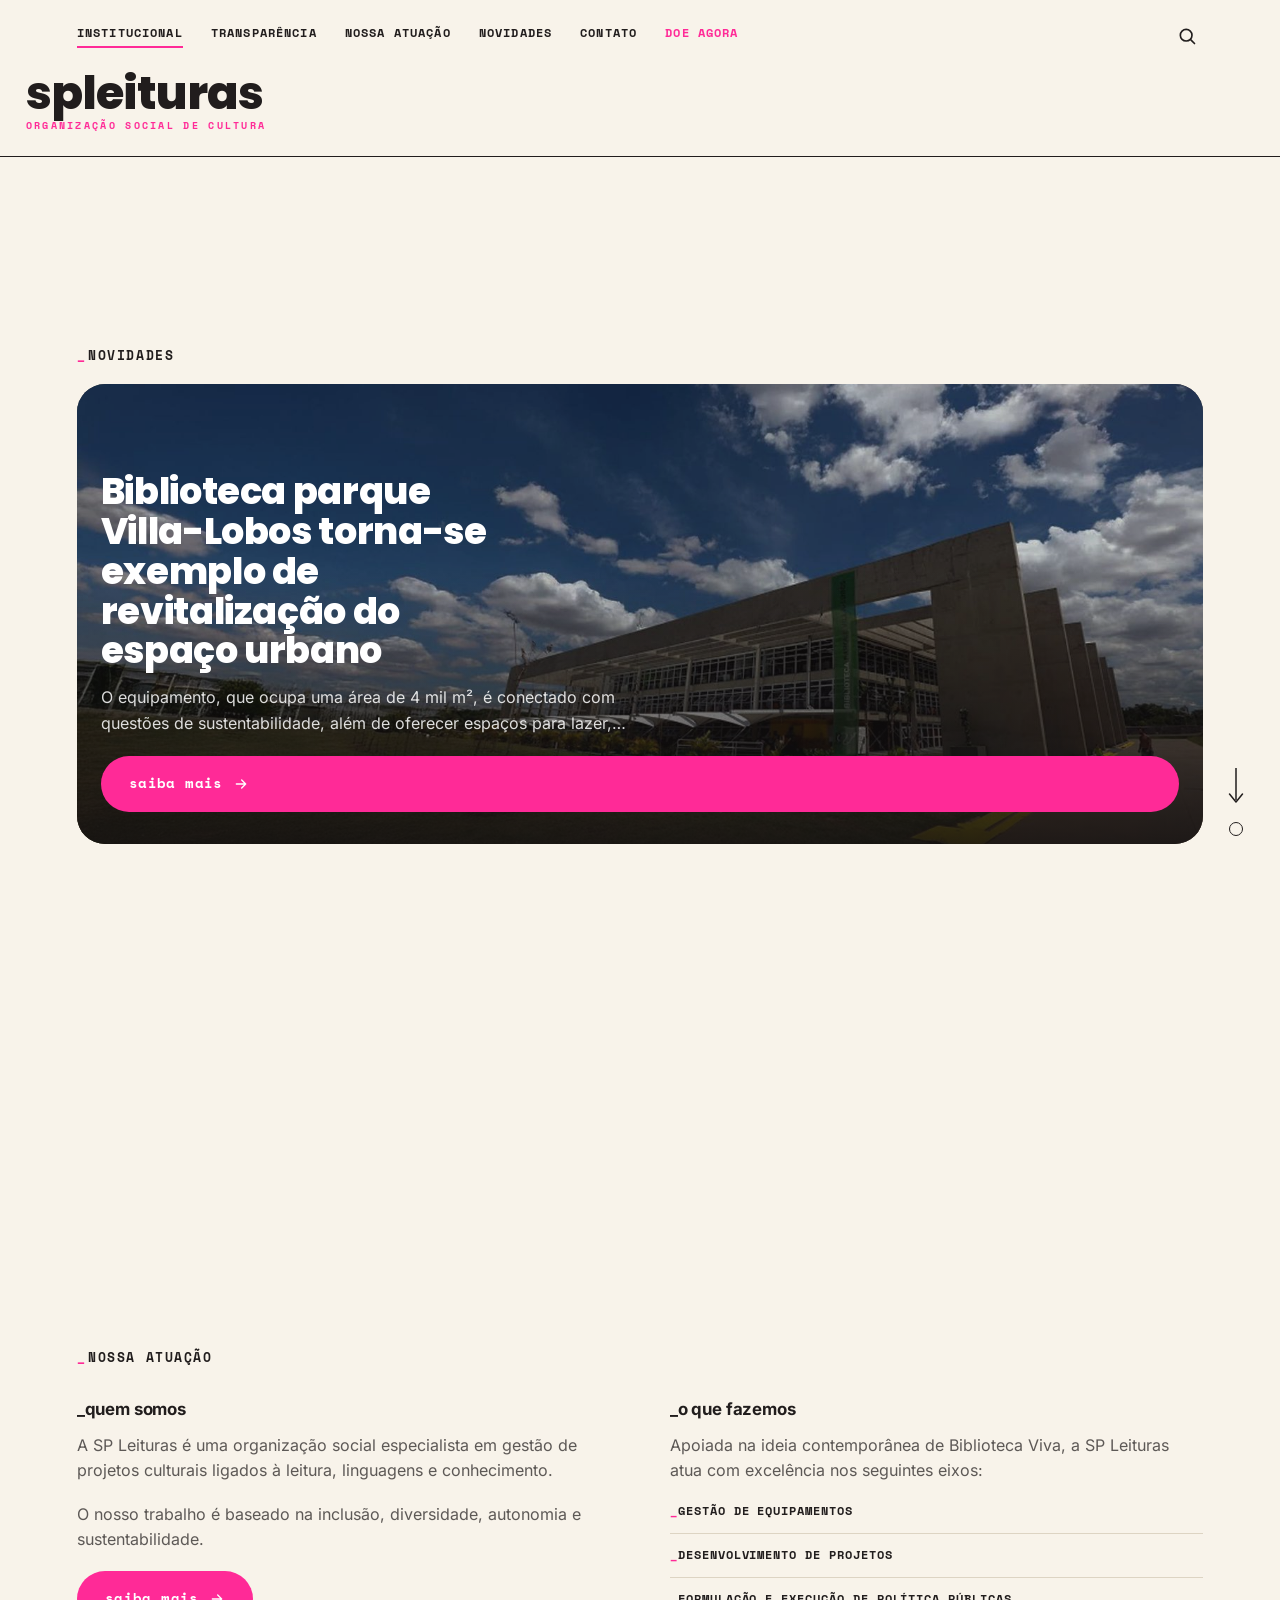
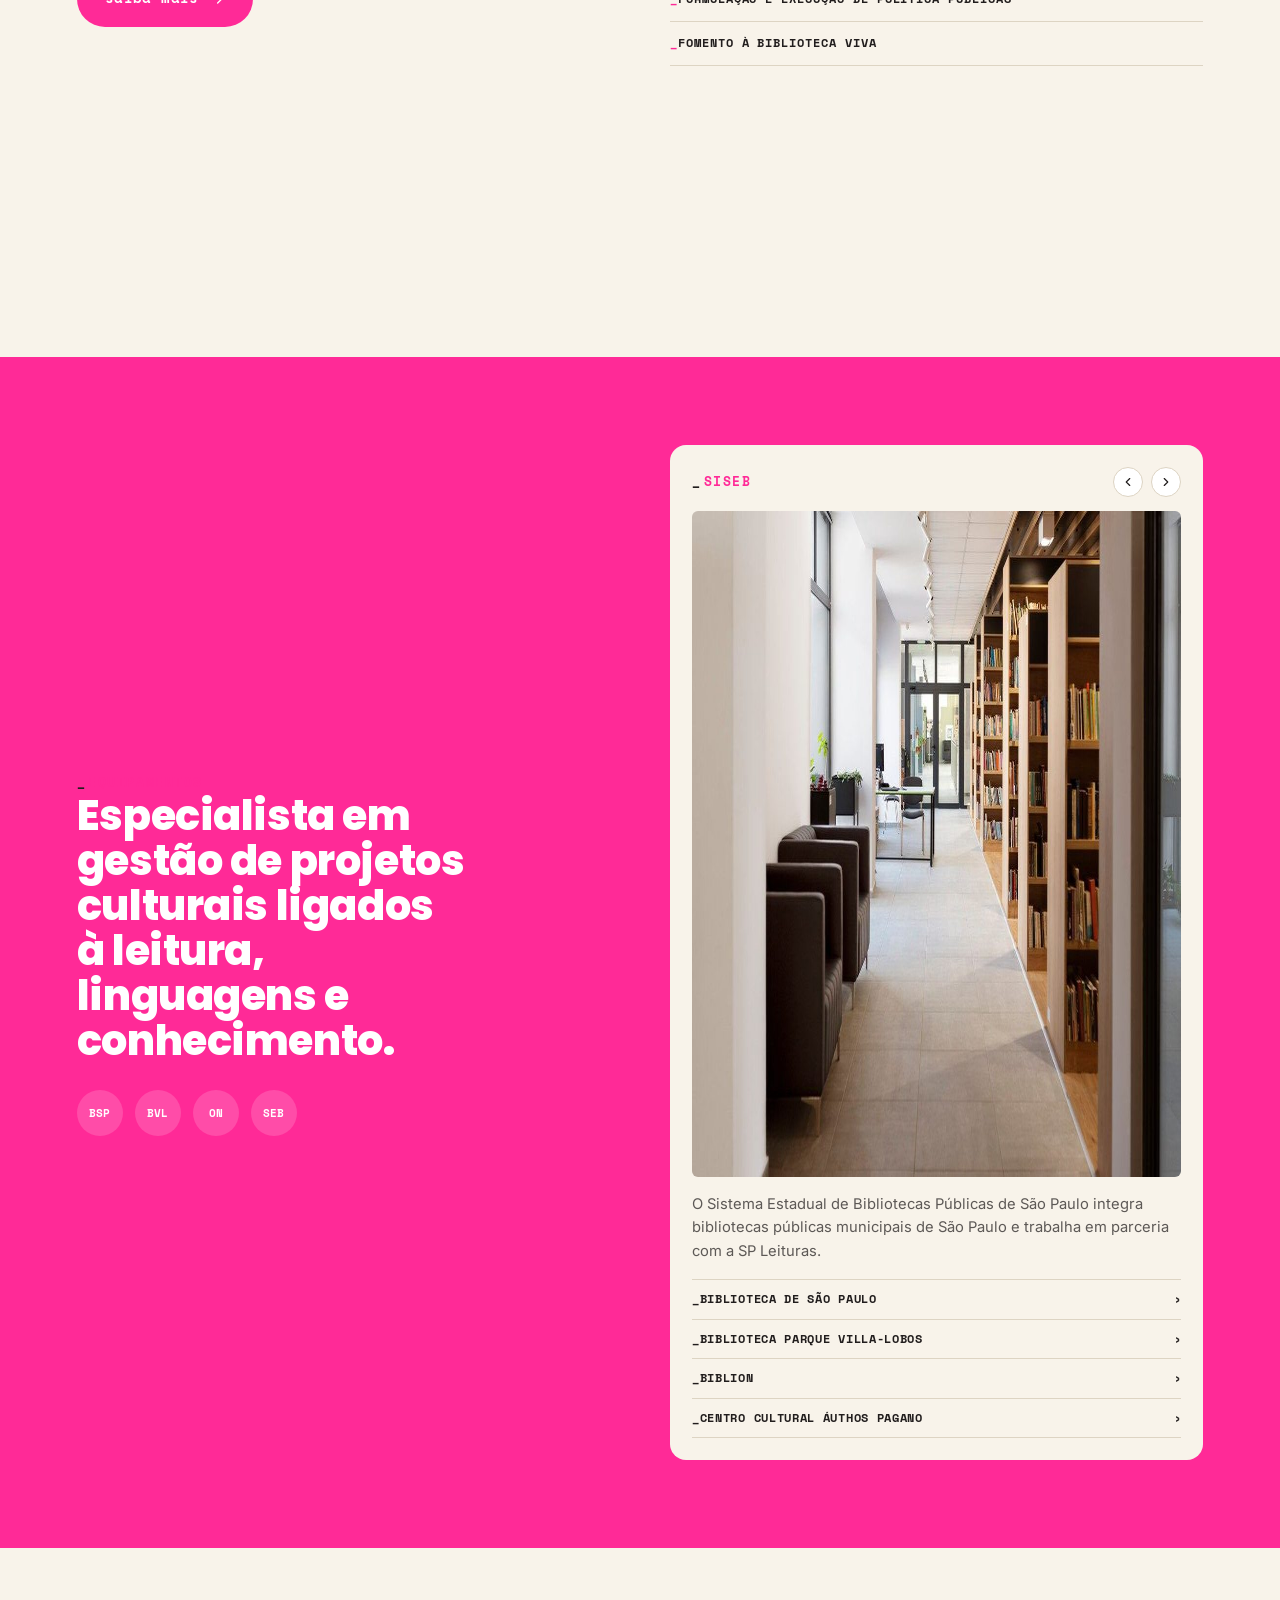
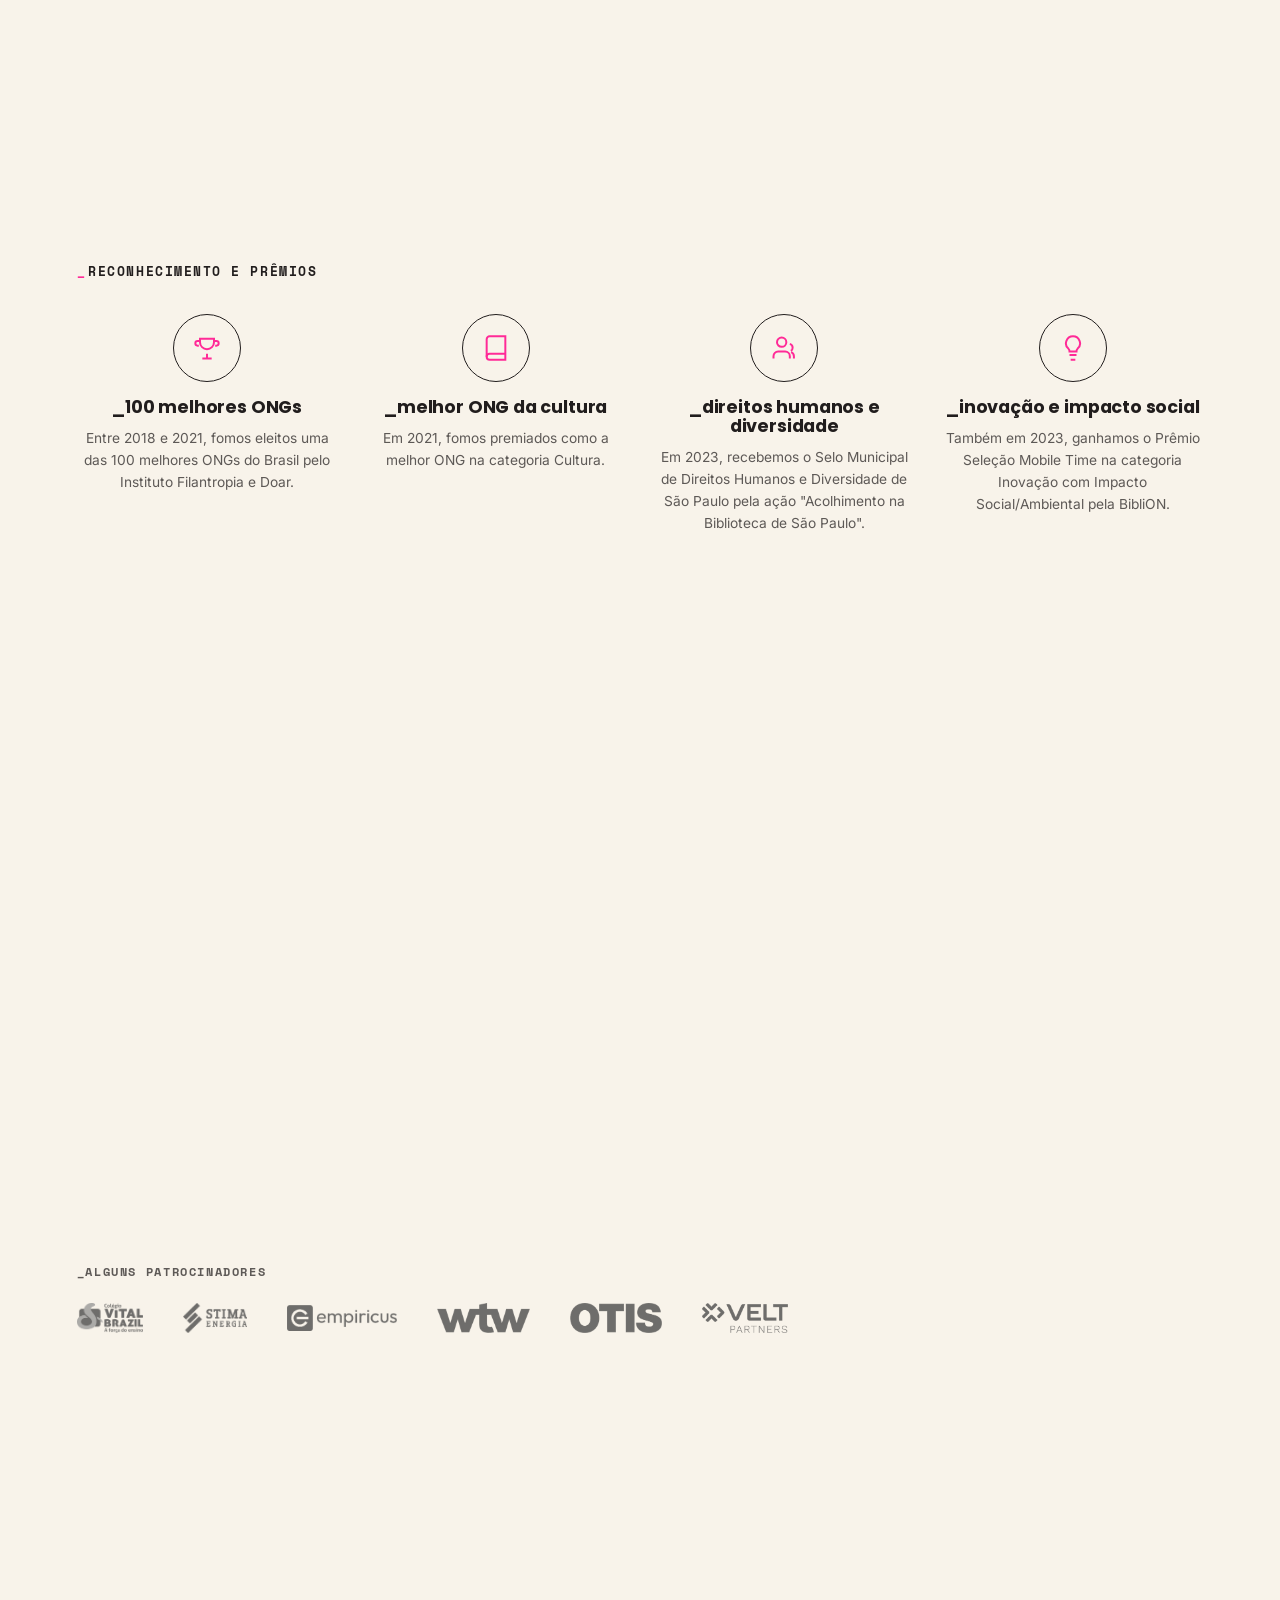
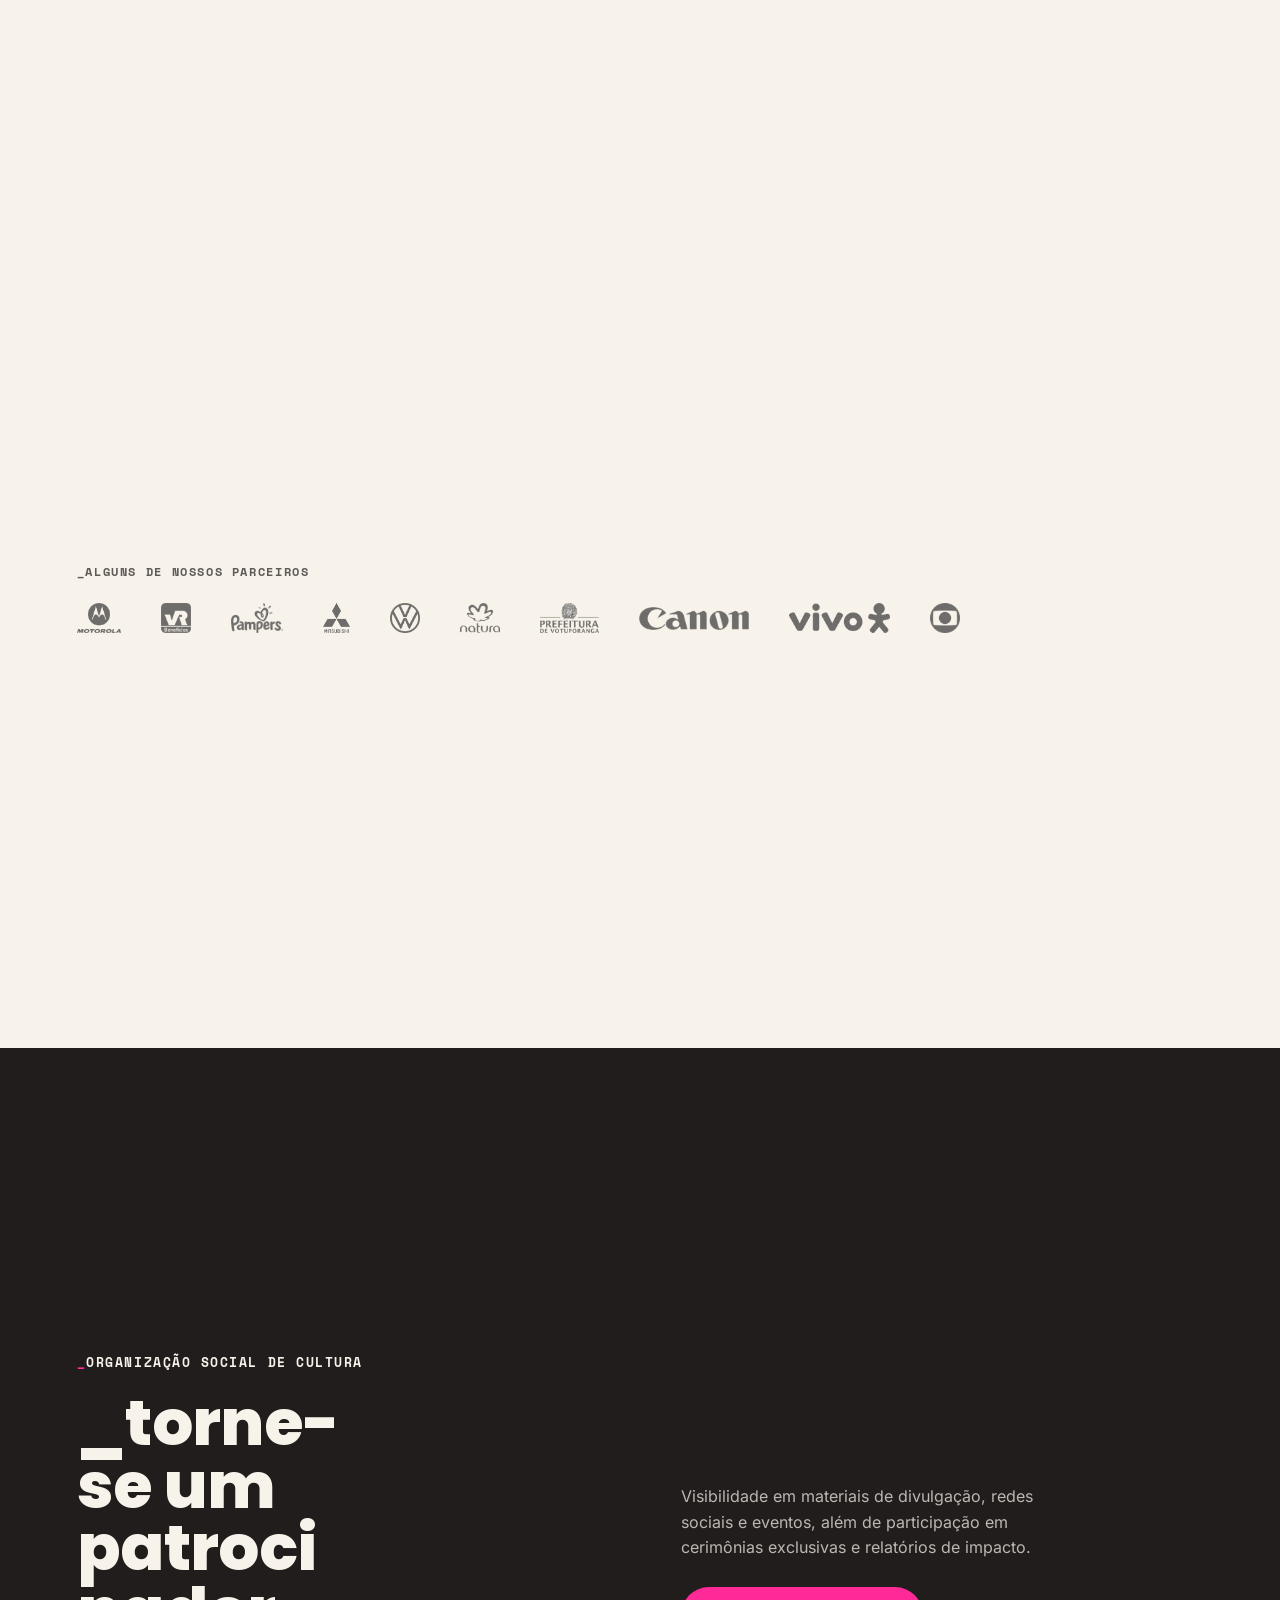
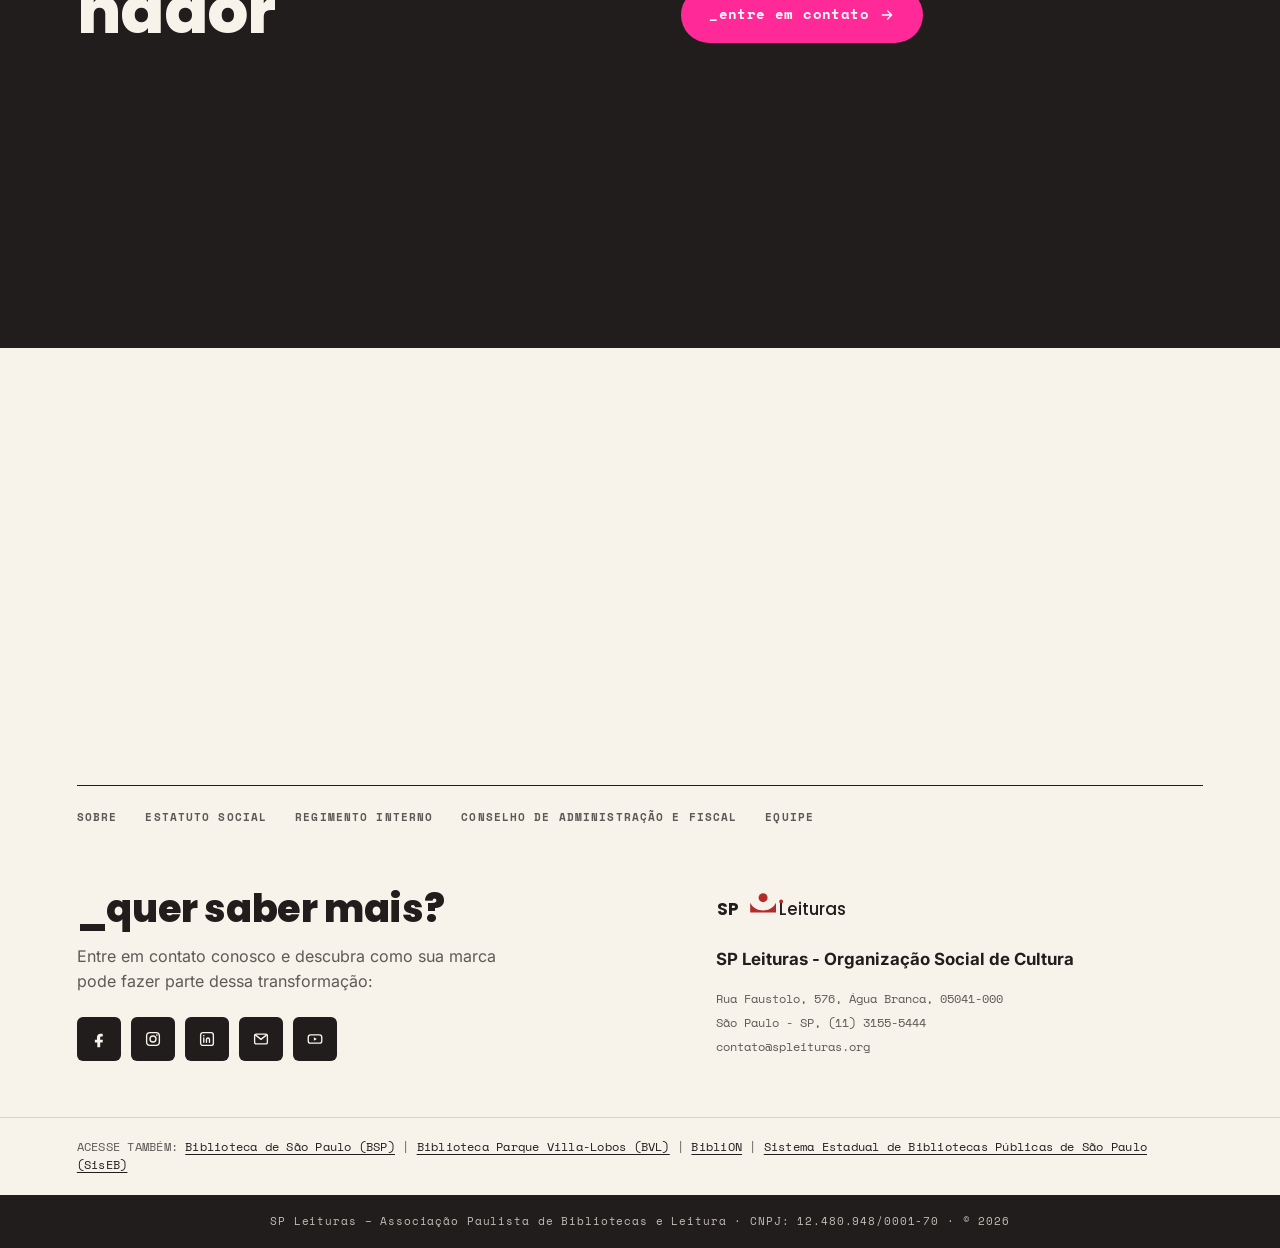
==== index.html @ 8cd8099d "scroll snap por seção, header adaptativo e botão de paginação feat(layout): implementa scroll snap e" ====
<!DOCTYPE html>
<html lang="pt-BR">
<head>
  <meta charset="UTF-8" />
  <meta name="viewport" content="width=device-width, initial-scale=1.0" />
  <title>SP Leituras — Organização Social de Cultura</title>
  <meta
    name="description"
    content="A SP Leituras é uma organização social especialista em gestão de projetos culturais ligados à leitura, linguagens e conhecimento."
  />
  <link rel="stylesheet" href="css/style.css" />
</head>
<body>
  <a class="skip-link" href="#conteudo">Pular para o conteúdo</a>

  <site-header active="institucional"></site-header>

  <main id="conteudo">
    <!-- ===================== HERO / NOVIDADES ===================== -->
    <section class="hero container snap-section">
      <div class="hero__eyebrow-row">
        <a href="novidades.html" class="eyebrow">novidades</a>
      </div>
      <a class="hero__card" href="novidade-detalhe.html">
        <img
          src="assets/images/hero-biblioteca-villa-lobos.jpg"
          alt="Fachada da Biblioteca Parque Villa-Lobos, prédio moderno cercado de gramado"
          width="1600"
          height="900"
        />
        <div class="hero__card-body">
          <h2>Biblioteca parque Villa-Lobos torna-se exemplo de revitalização do espaço urbano</h2>
          <p>
            O equipamento, que ocupa uma área de 4 mil m², é conectado com questões de
            sustentabilidade, além de oferecer espaços para lazer, trabalho e estudo. Atingiu
            recentemente a marca de 2 milhões de usuários atendidos.
          </p>
          <span class="btn btn--pink">
            saiba mais
            <svg class="btn__arrow" width="16" height="16" viewBox="0 0 24 24" fill="none" aria-hidden="true"><path d="M5 12h14M13 6l6 6-6 6" stroke="currentColor" stroke-width="2" stroke-linecap="round" stroke-linejoin="round"/></svg>
          </span>
        </div>
      </a>
    </section>

    <!-- ===================== NOSSA ATUAÇÃO ===================== -->
    <section class="section container snap-section" id="nossa-atuacao">
      <div class="section-title-row">
        <span class="eyebrow">nossa atuação</span>
      </div>
      <div class="atuacao-grid">
        <div>
          <h3>_quem somos</h3>
          <p>
            A SP Leituras é uma organização social especialista em gestão de projetos culturais
            ligados à leitura, linguagens e conhecimento.
          </p>
          <p>
            O nosso trabalho é baseado na inclusão, diversidade, autonomia e sustentabilidade.
          </p>
          <a href="transparencia.html" class="btn btn--pink">
            saiba mais
            <svg class="btn__arrow" width="16" height="16" viewBox="0 0 24 24" fill="none" aria-hidden="true"><path d="M5 12h14M13 6l6 6-6 6" stroke="currentColor" stroke-width="2" stroke-linecap="round" stroke-linejoin="round"/></svg>
          </a>
        </div>
        <div>
          <h3>_o que fazemos</h3>
          <p>
            Apoiada na ideia contemporânea de Biblioteca Viva, a SP Leituras atua com excelência
            nos seguintes eixos:
          </p>
          <ul class="atuacao-list">
            <li>gestão de equipamentos</li>
            <li>desenvolvimento de projetos</li>
            <li>formulação e execução de política públicas</li>
            <li>fomento à biblioteca viva</li>
          </ul>
        </div>
      </div>
    </section>

    <!-- ===================== EQUIPAMENTOS ===================== -->
    <section class="section equip snap-section" id="equipamentos">
      <div class="container equip-grid">
        <div>
          <span class="eyebrow">equipamentos</span>
          <h2>Especialista em gestão de projetos culturais ligados à leitura, linguagens e conhecimento.</h2>
          <div class="equip-icons" aria-hidden="true">
            <span>BSP</span>
            <span>BVL</span>
            <span>ON</span>
            <span>SEB</span>
          </div>
        </div>

        <div class="equip-card">
          <div class="equip-card__head">
            <span class="eyebrow">siseb</span>
            <div class="equip-card__nav">
              <button type="button" aria-label="Equipamento anterior">
                <svg width="14" height="14" viewBox="0 0 24 24" fill="none"><path d="M15 6l-6 6 6 6" stroke="currentColor" stroke-width="2" stroke-linecap="round" stroke-linejoin="round"/></svg>
              </button>
              <button type="button" aria-label="Próximo equipamento">
                <svg width="14" height="14" viewBox="0 0 24 24" fill="none"><path d="M9 6l6 6-6 6" stroke="currentColor" stroke-width="2" stroke-linecap="round" stroke-linejoin="round"/></svg>
              </button>
            </div>
          </div>
          <div class="equip-card__media">
            <img
              src="assets/images/equipamentos-biblioteca-interior.jpg"
              alt="Interior de biblioteca com estantes de livros e área de leitura"
              width="1000"
              height="666"
              loading="lazy"
            />
          </div>
          <p>
            O Sistema Estadual de Bibliotecas Públicas de São Paulo integra bibliotecas públicas
            municipais de São Paulo e trabalha em parceria com a SP Leituras.
          </p>
          <ul class="equip-card__list">
            <li><span>_biblioteca de são paulo</span> <span>›</span></li>
            <li><span>_biblioteca parque villa-lobos</span> <span>›</span></li>
            <li><a href="equipamento.html" style="color:inherit;display:flex;justify-content:space-between;width:100%;"><span>_biblion</span> <span>›</span></a></li>
            <li><span>_centro cultural áuthos pagano</span> <span>›</span></li>
          </ul>
        </div>
      </div>
    </section>

    <!-- ===================== RECONHECIMENTO E PRÊMIOS ===================== -->
    <section class="section container snap-section">
      <div class="section-title-row">
        <span class="eyebrow">reconhecimento e prêmios</span>
      </div>
      <div class="premios-grid">
        <div class="premio-card">
          <div class="premio-card__icon" aria-hidden="true">
            <svg width="28" height="28" viewBox="0 0 24 24" fill="none"><path d="M8 21h8M12 17v4M6 4h12v3a6 6 0 0 1-12 0V4Z" stroke="currentColor" stroke-width="1.7"/><path d="M6 6H4a2 2 0 0 0 0 4h1M18 6h2a2 2 0 0 1 0 4h-1" stroke="currentColor" stroke-width="1.7"/></svg>
          </div>
          <h3>_100 melhores ONGs</h3>
          <p>Entre 2018 e 2021, fomos eleitos uma das 100 melhores ONGs do Brasil pelo Instituto Filantropia e Doar.</p>
        </div>
        <div class="premio-card">
          <div class="premio-card__icon" aria-hidden="true">
            <svg width="28" height="28" viewBox="0 0 24 24" fill="none"><path d="M4 19.5A2.5 2.5 0 0 1 6.5 17H20" stroke="currentColor" stroke-width="1.7"/><path d="M6.5 2H20v20H6.5A2.5 2.5 0 0 1 4 19.5v-15A2.5 2.5 0 0 1 6.5 2Z" stroke="currentColor" stroke-width="1.7"/></svg>
          </div>
          <h3>_melhor ONG da cultura</h3>
          <p>Em 2021, fomos premiados como a melhor ONG na categoria Cultura.</p>
        </div>
        <div class="premio-card">
          <div class="premio-card__icon" aria-hidden="true">
            <svg width="28" height="28" viewBox="0 0 24 24" fill="none"><path d="M17 21v-2a4 4 0 0 0-4-4H7a4 4 0 0 0-4 4v2" stroke="currentColor" stroke-width="1.7"/><circle cx="10" cy="7" r="4" stroke="currentColor" stroke-width="1.7"/><path d="M17 8.5c1.4.4 2.4 1.7 2.4 3.2 0 1.2-.6 2.2-1.5 2.8M20.5 21v-2a3.8 3.8 0 0 0-2.4-3.5" stroke="currentColor" stroke-width="1.7"/></svg>
          </div>
          <h3>_direitos humanos e diversidade</h3>
          <p>Em 2023, recebemos o Selo Municipal de Direitos Humanos e Diversidade de São Paulo pela ação "Acolhimento na Biblioteca de São Paulo".</p>
        </div>
        <div class="premio-card">
          <div class="premio-card__icon" aria-hidden="true">
            <svg width="28" height="28" viewBox="0 0 24 24" fill="none"><path d="M9 18h6M10 22h4M12 2a6 6 0 0 0-4 10.5c.6.6 1 1.3 1 2.1V15h6v-.4c0-.8.4-1.5 1-2.1A6 6 0 0 0 12 2Z" stroke="currentColor" stroke-width="1.7"/></svg>
          </div>
          <h3>_inovação e impacto social</h3>
          <p>Também em 2023, ganhamos o Prêmio Seleção Mobile Time na categoria Inovação com Impacto Social/Ambiental pela BibliON.</p>
        </div>
      </div>
    </section>

    <!-- ===================== PATROCINADORES / PARCEIROS ===================== -->
    <section class="container logos-block snap-section">
      <span class="mono-label">_alguns patrocinadores</span>
      <div class="logos-row">
        <img src="assets/images/logo-colegio-vital-brazil.webp" alt="Colégio Vital Brazil" width="140" height="63" loading="lazy" />
        <img src="assets/images/logo-stima-energia.webp" alt="Stima Energia" width="140" height="67" loading="lazy" />
        <img src="assets/images/logo-empiricus.webp" alt="Empiricus" width="140" height="33" loading="lazy" />
        <img src="assets/images/logo-wtw.webp" alt="WTW" width="140" height="45" loading="lazy" />
        <img src="assets/images/logo-otis.webp" alt="Otis" width="140" height="46" loading="lazy" />
        <img src="assets/images/logo-velt-partners.webp" alt="Velt Partners" width="140" height="49" loading="lazy" />
      </div>
    </section>

    <section class="container logos-block section--tight snap-section">
      <span class="mono-label">_alguns de nossos parceiros</span>
      <div class="logos-row">
        <img src="assets/images/logo-motorola.webp" alt="Motorola" width="120" height="80" loading="lazy" />
        <img src="assets/images/logo-vr-beneficios.webp" alt="VR Benefícios" width="80" height="80" loading="lazy" />
        <img src="assets/images/logo-pampers.webp" alt="Pampers" width="120" height="70" loading="lazy" />
        <img src="assets/images/logo-mitsubishi.webp" alt="Mitsubishi" width="90" height="99" loading="lazy" />
        <img src="assets/images/logo-volkswagen.webp" alt="Volkswagen" width="80" height="80" loading="lazy" />
        <img src="assets/images/logo-natura.webp" alt="Natura" width="100" height="76" loading="lazy" />
        <img src="assets/images/logo-prefeitura-votuporanga.webp" alt="Prefeitura de Votuporanga" width="150" height="76" loading="lazy" />
        <img src="assets/images/logo-canon.webp" alt="Canon" width="140" height="29" loading="lazy" />
        <img src="assets/images/logo-vivo.webp" alt="Vivo" width="140" height="41" loading="lazy" />
        <img src="assets/images/logo-globo.webp" alt="Globo" width="80" height="80" loading="lazy" />
      </div>
    </section>

    <!-- ===================== CTA PATROCINADOR ===================== -->
    <section class="section cta-dark snap-section" data-nav-contrast="true">
      <div class="container cta-dark-grid">
        <div>
          <span class="eyebrow">organização social de cultura</span>
          <h2>_torne-<br />se um<br />patroci<br />nador</h2>
        </div>
        <div class="cta-dark-copy">
          <p>
            Visibilidade em materiais de divulgação, redes sociais e eventos, além de participação
            em cerimônias exclusivas e relatórios de impacto.
          </p>
          <a href="contato.html" class="btn btn--pink">
            _entre em contato
            <svg class="btn__arrow" width="16" height="16" viewBox="0 0 24 24" fill="none" aria-hidden="true"><path d="M5 12h14M13 6l6 6-6 6" stroke="currentColor" stroke-width="2" stroke-linecap="round" stroke-linejoin="round"/></svg>
          </a>
        </div>
      </div>
    </section>
  </main>

  <site-footer class="snap-section"></site-footer>

  <button type="button" id="sectionNav" class="section-nav" aria-label="Ir para a próxima seção">
    <svg class="section-nav__arrow" width="16" height="46" viewBox="0 0 16 46" fill="none" aria-hidden="true">
      <line x1="8" y1="0" x2="8" y2="32" stroke="currentColor" stroke-width="1.5" />
      <path d="M1.5 26L8 34L14.5 26" stroke="currentColor" stroke-width="1.5" stroke-linecap="round" stroke-linejoin="round" />
    </svg>
    <span class="section-nav__dot" aria-hidden="true"></span>
  </button>

  <script src="js/site-header.js" defer></script>
  <script src="js/site-footer.js" defer></script>
  <script src="js/site-interactions.js" defer></script>
</body>
</html>
---- css/style.css ----
/* ==========================================================================
   SP Leituras — style.css
   Design tokens extraídos dos mockups em PDF (cores, tipografia, espaçamento)
   ========================================================================== */

/* ---- Fontes locais (self-hosted, sem CDN, funciona 100% offline) ---- */
@font-face {
  font-family: "Poppins";
  font-style: normal;
  font-weight: 500;
  font-display: swap;
  src: url("../assets/fonts/poppins-latin-500-normal.woff2") format("woff2");
}
@font-face {
  font-family: "Poppins";
  font-style: normal;
  font-weight: 600;
  font-display: swap;
  src: url("../assets/fonts/poppins-latin-600-normal.woff2") format("woff2");
}
@font-face {
  font-family: "Poppins";
  font-style: normal;
  font-weight: 700;
  font-display: swap;
  src: url("../assets/fonts/poppins-latin-700-normal.woff2") format("woff2");
}
@font-face {
  font-family: "Poppins";
  font-style: normal;
  font-weight: 800;
  font-display: swap;
  src: url("../assets/fonts/poppins-latin-800-normal.woff2") format("woff2");
}
@font-face {
  font-family: "Inter";
  font-style: normal;
  font-weight: 400;
  font-display: swap;
  src: url("../assets/fonts/inter-latin-400-normal.woff2") format("woff2");
}
@font-face {
  font-family: "Inter";
  font-style: normal;
  font-weight: 500;
  font-display: swap;
  src: url("../assets/fonts/inter-latin-500-normal.woff2") format("woff2");
}
@font-face {
  font-family: "Inter";
  font-style: normal;
  font-weight: 600;
  font-display: swap;
  src: url("../assets/fonts/inter-latin-600-normal.woff2") format("woff2");
}
@font-face {
  font-family: "Inter";
  font-style: normal;
  font-weight: 700;
  font-display: swap;
  src: url("../assets/fonts/inter-latin-700-normal.woff2") format("woff2");
}
@font-face {
  font-family: "Space Mono";
  font-style: normal;
  font-weight: 400;
  font-display: swap;
  src: url("../assets/fonts/space-mono-latin-400-normal.woff2") format("woff2");
}
@font-face {
  font-family: "Space Mono";
  font-style: normal;
  font-weight: 700;
  font-display: swap;
  src: url("../assets/fonts/space-mono-latin-700-normal.woff2") format("woff2");
}

/* ---- Design tokens ---- */
:root {
  --color-bg: #f8f3ea;
  --color-bg-soft: #f1ece1;
  --color-surface: #ece6d9;
  --color-ink: #211d1d;
  --color-ink-70: rgba(33, 29, 29, 0.72);
  --color-ink-50: rgba(33, 29, 29, 0.5);
  --color-line: #ddd4c3;
  --color-line-soft: rgba(33, 29, 29, 0.12);

  --color-pink: #ff2a97;
  --color-pink-dark: #d81f7d;
  --color-pink-tint: #ffe1f0;

  --color-purple: #9c1fc4;
  --color-purple-deep: #591277;
  --color-purple-tint: #f1e0f9;

  --color-yellow: #f4c542;
  --color-blue: #3b7bd6;
  --color-orange: #ef6a3c;

  --font-display: "Poppins", "Segoe UI", system-ui, sans-serif;
  --font-body: "Inter", "Segoe UI", system-ui, sans-serif;
  --font-mono: "Space Mono", "Courier New", monospace;

  --container: 1920px;
  --radius-sm: 6px;
  --radius-md: 16px;
  --radius-lg: 28px;
  --radius-pill: 999px;

  --shadow-card: 0 20px 40px rgba(33, 29, 29, 0.08);

  /* Atualizada via ResizeObserver em site-header.js — altura real do
     header sticky, usada como scroll-margin-top nas .snap-section. */
  --header-h: 0px;
}

/* ---- Reset ---- */
*,
*::before,
*::after {
  box-sizing: border-box;
}

html {
  -webkit-text-size-adjust: 100%;
  scroll-behavior: smooth;
  scroll-snap-type: y mandatory;
}

body {
  margin: 0;
  background: var(--color-bg);
  color: var(--color-ink);
  font-family: var(--font-body);
  font-size: 16px;
  line-height: 1.6;
  -webkit-font-smoothing: antialiased;
}

img {
  max-width: 100%;
  display: block;
}

a {
  color: inherit;
  text-decoration: none;
}

button {
  font: inherit;
  color: inherit;
  cursor: pointer;
}

ul {
  margin: 0;
  padding: 0;
  list-style: none;
}

h1,
h2,
h3,
h4 {
  margin: 0;
  font-family: var(--font-display);
  font-weight: 800;
  line-height: 1.08;
  letter-spacing: -0.01em;
}

p {
  margin: 0;
}

/* Visible keyboard focus everywhere */
a:focus-visible,
button:focus-visible,
input:focus-visible,
textarea:focus-visible,
summary:focus-visible {
  outline: 3px solid var(--color-pink);
  outline-offset: 3px;
}

@media (prefers-reduced-motion: reduce) {
  * {
    animation-duration: 0.001ms !important;
    animation-iteration-count: 1 !important;
    transition-duration: 0.001ms !important;
    scroll-behavior: auto !important;
  }
}

/* ---- Layout helpers ---- */
.container {
  width: 100%;
  max-width: var(--container);
  margin-inline: auto;
  /* A mágica do layout largo: 20px mobile, 6vw em monitores, e trava em 90px no ultrawide */
  padding-inline: clamp(20px, 6vw, 90px);
}

.section {
  padding-block: 56px;
}

@media (min-width: 900px) {
  .section {
    padding-block: 88px;
  }
}

.section--tight {
  padding-block: 36px;
}

/* ---- Snap sections (100vh + scroll snap) ----
   Classe manual: adicione .snap-section em qualquer <section> (ou no
   <site-footer>) que deva participar do efeito de tela cheia + snap.
   min-height (não height fixo) evita cortar conteúdo em seções mais longas. */
.snap-section {
  min-height: 100vh;
  display: flex;
  flex-direction: column;
  justify-content: center;
  scroll-snap-align: start;
  /* Compensa o header sticky: sem isso, o encaixe alinha a seção ao
     y=0 real da página, e a altura do header "come" uma fatia da
     seção — que reaparece como um vazamento do fundo da próxima. */
  scroll-margin-top: var(--header-h);
  scroll-snap-stop: always;
}

/* O rodapé não deve ser centralizado verticalmente — mantém o conteúdo
   colado na base da tela, como um rodapé de página normal. */
site-footer.snap-section {
  justify-content: flex-end;
}

.divider {
  border: none;
  border-top: 1px solid var(--color-line);
  margin: 0;
}

.visually-hidden {
  position: absolute;
  width: 1px;
  height: 1px;
  overflow: hidden;
  clip: rect(0 0 0 0);
  white-space: nowrap;
}

.skip-link {
  position: absolute;
  left: 16px;
  top: -60px;
  background: var(--color-ink);
  color: var(--color-bg);
  padding: 10px 18px;
  border-radius: var(--radius-sm);
  z-index: 200;
  transition: top 0.15s ease;
}

.skip-link:focus {
  top: 16px;
}

/* ---- Typography helpers ---- */
.eyebrow {
  display: inline-flex;
  align-items: baseline;
  gap: 2px;
  font-family: var(--font-mono);
  font-weight: 700;
  font-size: 0.8rem;
  letter-spacing: 0.12em;
  text-transform: uppercase;
  color: var(--color-ink);
}

.eyebrow::before {
  content: "_";
  color: var(--color-pink);
}

h2.section-title,
h1.page-title {
  font-size: clamp(2.1rem, 6vw, 3.4rem);
}

.section-title-row {
  display: flex;
  flex-direction: column;
  gap: 10px;
  margin-bottom: 32px;
}

.section-lede {
  font-size: 1.05rem;
  color: var(--color-ink-70);
  max-width: 46ch;
}

.mono-label {
  font-family: var(--font-mono);
  font-size: 0.72rem;
  font-weight: 700;
  letter-spacing: 0.14em;
  text-transform: uppercase;
}

/* ---- Buttons ---- */
.btn {
  display: inline-flex;
  align-items: center;
  gap: 10px;
  padding: 15px 26px;
  border-radius: var(--radius-pill);
  font-family: var(--font-mono);
  font-weight: 700;
  font-size: 0.85rem;
  letter-spacing: 0.03em;
  border: 2px solid transparent;
  transition: transform 0.15s ease, background 0.15s ease, color 0.15s ease,
    border-color 0.15s ease;
  white-space: nowrap;
}

.btn:hover {
  transform: translateY(-2px);
}

.btn__arrow {
  transition: transform 0.15s ease;
}

.btn:hover .btn__arrow {
  transform: translateX(4px);
}

.btn--pink {
  background: var(--color-pink);
  color: #fff;
}

.btn--pink:hover {
  background: var(--color-pink-dark);
}

.btn--dark {
  background: var(--color-ink);
  color: var(--color-bg);
}

.btn--dark:hover {
  background: #000;
}

.btn--outline {
  background: transparent;
  border-color: var(--color-ink);
  color: var(--color-ink);
}

.btn--outline:hover {
  background: var(--color-ink);
  color: var(--color-bg);
}

.btn--ghost-light {
  background: rgba(255, 255, 255, 0.12);
  border-color: rgba(255, 255, 255, 0.5);
  color: #fff;
}

.btn--ghost-light:hover {
  background: #fff;
  color: var(--color-purple-deep);
}

.btn--block {
  width: 100%;
  justify-content: center;
}

/* ==========================================================================
   Header (site-header)
   ========================================================================== */
.site-header {
  background: var(--color-bg);
  position: sticky;
  top: 0;
  z-index: 100;
  transition: box-shadow 0.2s ease;
}

.site-header.is-compact {
  box-shadow: 0 4px 16px rgba(33, 29, 29, 0.08);
}

.site-header__top {
  display: flex;
  align-items: center;
  justify-content: space-between;
  gap: 16px;
  padding-top: 20px;
}

.site-header__nav {
  display: none;
}

@media (min-width: 960px) {
  .site-header__nav {
    display: flex;
    align-items: center;
    gap: 28px;
  }
}

.site-header__nav a {
  font-family: var(--font-mono);
  font-size: 0.72rem;
  font-weight: 700;
  letter-spacing: 0.1em;
  text-transform: uppercase;
  padding-bottom: 4px;
  border-bottom: 2px solid transparent;
  transition: border-color 0.15s ease, color 0.15s ease;
}

.site-header__nav a:hover,
.site-header__nav a[aria-current="page"] {
  border-bottom-color: var(--color-pink);
}

.site-header__nav a.site-header__donate {
  color: var(--color-pink);
}

.site-header__actions {
  display: flex;
  align-items: center;
  gap: 14px;
}

.site-header__icon-btn {
  background: none;
  border: none;
  display: inline-flex;
  padding: 6px;
  color: var(--color-ink);
}

.site-header__menu-btn {
  display: inline-flex;
  flex-direction: column;
  gap: 4px;
  background: none;
  border: none;
  padding: 8px;
}

@media (min-width: 960px) {
  .site-header__menu-btn {
    display: none;
  }
}

.site-header__menu-btn span {
  width: 22px;
  height: 2px;
  background: var(--color-ink);
  display: block;
}

.site-header__brand {
  padding-block: 18px 22px;
  /* Usa 2vw para garantir que o logo sempre "quebre" a margem e fique mais próximo da borda esquerda que o resto do site */
  padding-left: clamp(16px, 2vw, 30px);
  transition: padding-block 0.25s ease;
}

.site-header.is-compact .site-header__brand {
  padding-block: 10px 12px;
}

.site-header__logo {
  display: inline-flex;
  flex-direction: column;
  gap: 2px;
}

.site-header__logo-text {
  font-family: var(--font-display);
  font-weight: 800;
  font-size: clamp(2.1rem, 6vw, 2.9rem);
  letter-spacing: -0.02em;
  color: var(--color-ink);
  line-height: 1;
  transition: font-size 0.25s ease;
}

.site-header.is-compact .site-header__logo-text {
  font-size: clamp(1.3rem, 3vw, 1.6rem);
}

.site-header__logo-tag {
  font-family: var(--font-mono);
  font-size: 0.6rem;
  font-weight: 700;
  letter-spacing: 0.24em;
  color: var(--color-pink);
  text-transform: uppercase;
  transition: font-size 0.25s ease, opacity 0.25s ease;
}

.site-header.is-compact .site-header__logo-tag {
  font-size: 0.5rem;
  opacity: 0.8;
}

.site-header__rule {
  border: none;
  border-top: 1.5px solid var(--color-ink);
  margin: 0 0 0 0;
}

/* Mobile dropdown nav */
.site-header__mobile-nav {
  display: none;
  flex-direction: column;
  padding: 8px 20px 20px;
  gap: 4px;
  border-top: 1px solid var(--color-line);
}

.site-header.is-open .site-header__mobile-nav {
  display: flex;
}

@media (min-width: 960px) {
  .site-header__mobile-nav {
    display: none !important;
  }
}

.site-header__mobile-nav a {
  padding: 12px 4px;
  font-family: var(--font-mono);
  font-size: 0.8rem;
  font-weight: 700;
  letter-spacing: 0.08em;
  text-transform: uppercase;
  border-bottom: 1px solid var(--color-line-soft);
}

.site-header__mobile-nav a.site-header__donate {
  color: var(--color-pink);
}

/* ==========================================================================
   Footer (site-footer)
   ========================================================================== */
.site-footer {
  background: var(--color-bg);
  color: var(--color-ink);
}

.site-footer__links {
  display: flex;
  flex-wrap: wrap;
  gap: 10px 28px;
  padding-block: 22px;
  border-top: 1.5px solid var(--color-ink);
}

.site-footer__links a {
  font-family: var(--font-mono);
  font-size: 0.7rem;
  font-weight: 700;
  letter-spacing: 0.1em;
  text-transform: uppercase;
  color: var(--color-ink-70);
}

.site-footer__links a:hover {
  color: var(--color-pink);
}

.site-footer__main {
  display: grid;
  gap: 44px;
  padding-block: 40px 56px;
}

@media (min-width: 860px) {
  .site-footer__main {
    grid-template-columns: 1.1fr 0.9fr;
    align-items: start;
  }
}

.site-footer__cta h2 {
  font-size: clamp(1.8rem, 4vw, 2.4rem);
  margin-bottom: 14px;
}

.site-footer__cta p {
  color: var(--color-ink-70);
  max-width: 42ch;
  margin-bottom: 22px;
}

.site-footer__social {
  display: flex;
  gap: 10px;
}

.site-footer__social a {
  width: 44px;
  height: 44px;
  border-radius: var(--radius-sm);
  background: var(--color-ink);
  color: var(--color-bg);
  display: inline-flex;
  align-items: center;
  justify-content: center;
  transition: background 0.15s ease;
}

.site-footer__social a:hover {
  background: var(--color-pink);
}

.site-footer__org-mark {
  display: inline-flex;
  align-items: center;
  gap: 10px;
  margin-bottom: 18px;
}

.site-footer__org-mark svg {
  height: 40px;
  width: auto;
}

.site-footer__org-mark-text strong {
  display: block;
  font-family: var(--font-body);
  font-weight: 700;
  font-size: 1rem;
  line-height: 1.1;
}

.site-footer__org-mark-text span {
  font-size: 0.68rem;
  color: var(--color-ink-70);
}

.site-footer__org-name {
  font-family: var(--font-body);
  font-weight: 700;
  font-size: 1.05rem;
  margin-bottom: 14px;
}

.site-footer__org address {
  font-style: normal;
  font-family: var(--font-mono);
  font-size: 0.78rem;
  line-height: 1.9;
  color: var(--color-ink-70);
}

.site-footer__also {
  padding-block: 20px;
  border-top: 1px solid var(--color-line);
  font-family: var(--font-mono);
  font-size: 0.72rem;
  letter-spacing: 0.02em;
  color: var(--color-ink-70);
}

.site-footer__also a {
  text-decoration: underline;
  text-underline-offset: 3px;
  color: var(--color-ink);
}

.site-footer__also a:hover {
  color: var(--color-pink);
}

.site-footer__bottom {
  background: var(--color-ink);
  color: rgba(248, 243, 234, 0.75);
}

.site-footer__bottom p {
  padding-block: 18px;
  font-family: var(--font-mono);
  font-size: 0.68rem;
  letter-spacing: 0.08em;
  text-align: center;
}

/* ==========================================================================
   Home — hero / novidades destaque
   ========================================================================== */
.hero {
  padding-block: 40px 64px;
}

.hero__eyebrow-row {
  display: flex;
  align-items: center;
  justify-content: space-between;
  margin-bottom: 18px;
}

.hero__card {
  position: relative;
  border-radius: var(--radius-lg);
  overflow: hidden;
  background: var(--color-ink);
  color: #fff;
}

.hero__card img {
  width: 100%;
  height: min(60vw, 460px);
  object-fit: cover;
  opacity: 0.82;
}

.hero__card-body {
  position: absolute;
  inset: 0;
  display: flex;
  flex-direction: column;
  justify-content: flex-end;
  padding: 28px 24px 32px;
  background: linear-gradient(
    180deg,
    rgba(20, 17, 17, 0) 40%,
    rgba(20, 17, 17, 0.88) 100%
  );
}

.hero__card h2 {
  font-size: clamp(1.5rem, 4vw, 2.3rem);
  max-width: 18ch;
  margin-bottom: 14px;
}

.hero__card p {
  max-width: 56ch;
  color: rgba(255, 255, 255, 0.85);
  margin-bottom: 20px;
  display: -webkit-box;
  -webkit-line-clamp: 2;
  -webkit-box-orient: vertical;
  overflow: hidden;
}

/* ---- Nossa atuação ---- */
.atuacao-grid {
  display: grid;
  gap: 40px;
}

@media (min-width: 800px) {
  .atuacao-grid {
    grid-template-columns: 1fr 1fr;
    gap: 60px;
  }
}

.atuacao-grid h3 {
  font-family: var(--font-body);
  font-weight: 700;
  font-size: 1.05rem;
  margin-bottom: 14px;
}

.atuacao-grid p {
  color: var(--color-ink-70);
  margin-bottom: 18px;
}

.atuacao-list {
  display: flex;
  flex-direction: column;
  gap: 12px;
  margin-top: 8px;
}

.atuacao-list li {
  font-family: var(--font-mono);
  font-size: 0.74rem;
  font-weight: 700;
  letter-spacing: 0.08em;
  text-transform: uppercase;
  padding-bottom: 12px;
  border-bottom: 1px solid var(--color-line);
}

.atuacao-list li::before {
  content: "_";
  color: var(--color-pink);
}

/* ---- Equipamentos (pink section) ---- */
.equip {
  background: var(--color-pink);
  color: #fff;
}

.equip .eyebrow {
  color: #ff2a97;
}

.equip .eyebrow::before {
  color: var(--color-ink);
}

.equip-grid {
  display: grid;
  gap: 36px;
  align-items: center;
}

@media (min-width: 860px) {
  .equip-grid {
    grid-template-columns: 1fr 1fr;
    gap: 60px;
  }
}

.equip-grid h2 {
  font-size: clamp(1.8rem, 4.4vw, 2.6rem);
  margin-bottom: 26px;
  max-width: 14ch;
}

.equip-icons {
  display: flex;
  gap: 12px;
  margin-top: 4px;
}

.equip-icons span {
  width: 46px;
  height: 46px;
  border-radius: 50%;
  background: rgba(255, 255, 255, 0.16);
  display: inline-flex;
  align-items: center;
  justify-content: center;
  font-family: var(--font-mono);
  font-weight: 700;
  font-size: 0.7rem;
}

.equip-card {
  background: var(--color-bg);
  border-radius: var(--radius-md);
  padding: 22px;
  color: var(--color-ink);
}

.equip-card__head {
  display: flex;
  align-items: center;
  justify-content: space-between;
  margin-bottom: 14px;
}

.equip-card__nav {
  display: flex;
  gap: 8px;
}

.equip-card__nav button {
  width: 30px;
  height: 30px;
  border-radius: 50%;
  border: 1px solid var(--color-line);
  background: #fff;
  display: inline-flex;
  align-items: center;
  justify-content: center;
}

.equip-card__media {
  border-radius: var(--radius-sm);
  overflow: hidden;
  margin-bottom: 16px;
}

.equip-card p {
  color: var(--color-ink-70);
  font-size: 0.92rem;
  margin-bottom: 16px;
}

.equip-card__list li {
  font-family: var(--font-mono);
  font-size: 0.72rem;
  font-weight: 700;
  letter-spacing: 0.06em;
  text-transform: uppercase;
  padding-block: 10px;
  border-top: 1px solid var(--color-line);
  display: flex;
  justify-content: space-between;
}

.equip-card__list li:last-child {
  border-bottom: 1px solid var(--color-line);
}

/* ---- Reconhecimento e prêmios ---- */
.premios-grid {
  display: grid;
  gap: 28px;
  grid-template-columns: repeat(2, 1fr);
}

@media (min-width: 720px) {
  .premios-grid {
    grid-template-columns: repeat(4, 1fr);
  }
}

.premio-card {
  text-align: center;
}

.premio-card__icon {
  width: 68px;
  height: 68px;
  border-radius: 50%;
  border: 1.5px solid var(--color-ink);
  display: inline-flex;
  align-items: center;
  justify-content: center;
  margin-bottom: 16px;
  color: var(--color-pink);
}

.premio-card h3 {
  font-family: var(--font-display);
  font-weight: 700;
  font-size: 1.1rem;
  margin-bottom: 10px;
}

.premio-card p {
  font-size: 0.86rem;
  color: var(--color-ink-70);
}

/* ---- Logos strips ---- */
.logos-block {
  padding-block: 28px;
}

.logos-block .mono-label {
  display: block;
  margin-bottom: 22px;
  color: var(--color-ink-70);
}

.logos-row {
  display: flex;
  flex-wrap: wrap;
  align-items: center;
  gap: 28px 40px;
}

.logos-row img {
  height: 30px;
  width: auto;
  max-width: 110px;
  object-fit: contain;
  filter: grayscale(1);
  opacity: 0.75;
  transition: opacity 0.15s ease, filter 0.15s ease;
}

.logos-row img:hover {
  opacity: 1;
  filter: grayscale(0);
}

/* ---- CTA patrocinador (dark) ---- */
.cta-dark {
  background: var(--color-ink);
  color: var(--color-bg);
}

.cta-dark-grid {
  display: grid;
  gap: 30px;
  align-items: end;
}

@media (min-width: 860px) {
  .cta-dark-grid {
    grid-template-columns: 1.1fr 1fr;
  }
}

.cta-dark h2 {
  font-size: clamp(2.4rem, 8vw, 4rem);
  line-height: 0.98;
}

.cta-dark .eyebrow {
  color: var(--color-bg);
  margin-bottom: 18px;
  display: block;
}

.cta-dark .eyebrow::before {
  color: var(--color-pink);
}

.cta-dark .brand-echo {
  color: var(--color-pink);
  display: block;
}

.cta-dark-copy p {
  color: rgba(248, 243, 234, 0.72);
  margin-bottom: 26px;
  max-width: 40ch;
}

/* ==========================================================================
   Página interna genérica (título grande + intro)
   ========================================================================== */
.page-head {
  padding-block: 48px 30px;
  text-align: center;
}

.page-head .eyebrow-mark {
  display: inline-block;
  width: 40px;
  height: 4px;
  background: var(--color-pink);
  margin-bottom: 18px;
}

.page-head h1 {
  font-size: clamp(2.4rem, 9vw, 4.2rem);
  margin-bottom: 20px;
}

.page-head p {
  color: var(--color-ink-70);
  font-size: 1.05rem;
  max-width: 46ch;
  margin-inline: auto;
}

.page-head--left {
  text-align: left;
}

.page-head--left p {
  margin-inline: 0;
}

/* ==========================================================================
   Contato
   ========================================================================== */
.contact-form {
  display: flex;
  flex-direction: column;
  gap: 16px;
  max-width: 720px;
  margin-inline: auto;
}

.field {
  display: block;
}

.field input,
.field textarea {
  width: 100%;
  border: none;
  background: var(--color-bg-soft);
  border-radius: var(--radius-sm);
  padding: 18px 20px;
  font-family: var(--font-mono);
  font-size: 0.78rem;
  letter-spacing: 0.08em;
  text-transform: uppercase;
  color: var(--color-ink);
}

.field textarea {
  min-height: 150px;
  resize: vertical;
  font-family: var(--font-body);
  text-transform: none;
  letter-spacing: normal;
  font-size: 0.95rem;
}

.field input::placeholder,
.field textarea::placeholder {
  color: var(--color-ink-50);
}

.contact-form__submit {
  display: flex;
  justify-content: flex-end;
  margin-top: 8px;
}

.contact-info {
  max-width: 720px;
  margin: 56px auto 0;
  display: grid;
  gap: 30px;
  grid-template-columns: 1fr;
}

@media (min-width: 640px) {
  .contact-info {
    grid-template-columns: 1fr 1fr;
  }
}

.contact-info__item {
  display: flex;
  gap: 14px;
}

.contact-info__icon {
  width: 40px;
  height: 40px;
  border-radius: 50%;
  background: var(--color-ink);
  color: var(--color-bg);
  display: inline-flex;
  align-items: center;
  justify-content: center;
  flex-shrink: 0;
}

.contact-info__item h3 {
  font-family: var(--font-body);
  font-weight: 700;
  font-size: 0.95rem;
  margin-bottom: 6px;
}

.contact-info__item p {
  color: var(--color-ink-70);
  font-size: 0.92rem;
  line-height: 1.6;
}

/* ==========================================================================
   Transparência
   ========================================================================== */
.accordion {
  max-width: 820px;
  margin-inline: auto;
  display: flex;
  flex-direction: column;
}

.accordion-item {
  border-bottom: 1px solid var(--color-line);
}

.accordion-item summary {
  list-style: none;
  display: flex;
  align-items: center;
  justify-content: space-between;
  padding: 20px 4px;
  font-family: var(--font-body);
  font-weight: 700;
  font-size: 1rem;
  cursor: pointer;
}

.accordion-item summary::-webkit-details-marker {
  display: none;
}

.accordion-item summary .chev {
  transition: transform 0.2s ease;
  flex-shrink: 0;
  margin-left: 16px;
}

.accordion-item[open] summary .chev {
  transform: rotate(180deg);
}

.accordion-item__body {
  padding: 0 4px 22px;
}

.accordion-sublist {
  display: flex;
  flex-direction: column;
  background: var(--color-bg-soft);
  border-radius: var(--radius-sm);
  overflow: hidden;
}

.accordion-sublist a {
  padding: 14px 18px;
  font-weight: 600;
  font-size: 0.92rem;
  border-bottom: 1px solid var(--color-line);
}

.accordion-sublist a:last-child {
  border-bottom: none;
}

.accordion-sublist a:hover {
  color: var(--color-pink);
}

/* ---- Documento (PDF preview) ---- */
.doc-preview {
  max-width: 640px;
  margin: 0 auto 34px;
  border-radius: var(--radius-md);
  overflow: hidden;
  box-shadow: var(--shadow-card);
  border: 1px solid var(--color-line);
}

.doc-preview-actions {
  display: flex;
  justify-content: center;
}

/* ==========================================================================
   Novidades (listing)
   ========================================================================== */
.news-toolbar {
  display: flex;
  flex-direction: column;
  gap: 14px;
  margin-bottom: 36px;
}

@media (min-width: 720px) {
  .news-toolbar {
    flex-direction: row;
  }
}

.news-search {
  flex: 1;
  display: flex;
  align-items: center;
  gap: 10px;
  background: var(--color-bg-soft);
  border-radius: var(--radius-sm);
  padding: 14px 18px;
}

.news-search input {
  border: none;
  background: none;
  font-family: var(--font-mono);
  font-size: 0.76rem;
  letter-spacing: 0.08em;
  text-transform: uppercase;
  flex: 1;
  color: var(--color-ink);
}

.news-search input::placeholder {
  color: var(--color-ink-50);
}

.news-filter {
  display: flex;
  align-items: center;
  justify-content: space-between;
  gap: 10px;
  background: var(--color-pink);
  color: #fff;
  border-radius: var(--radius-sm);
  padding: 14px 18px;
  font-family: var(--font-mono);
  font-size: 0.76rem;
  font-weight: 700;
  letter-spacing: 0.08em;
  text-transform: uppercase;
  border: none;
}

.news-featured {
  display: grid;
  gap: 3px;
  margin-bottom: 48px;
  border-radius: var(--radius-md);
  overflow: hidden;
}

@media (min-width: 780px) {
  .news-featured {
    grid-template-columns: 1fr 1fr;
  }
}

.news-featured__item {
  position: relative;
  min-height: 260px;
  color: #fff;
}

.news-featured__item img {
  position: absolute;
  inset: 0;
  width: 100%;
  height: 100%;
  object-fit: cover;
}

.news-featured__item-body {
  position: relative;
  height: 100%;
  display: flex;
  flex-direction: column;
  justify-content: flex-end;
  padding: 22px;
  background: linear-gradient(
    180deg,
    rgba(20, 17, 17, 0) 35%,
    rgba(20, 17, 17, 0.85) 100%
  );
}

.news-featured__item h3 {
  font-size: 1.15rem;
  font-family: var(--font-body);
  font-weight: 700;
  max-width: 30ch;
}

.tag {
  display: inline-block;
  align-self: flex-start;
  font-family: var(--font-mono);
  font-size: 0.68rem;
  font-weight: 700;
  letter-spacing: 0.06em;
  padding: 5px 12px;
  border-radius: var(--radius-pill);
  margin-bottom: 12px;
  color: var(--color-ink);
}

.tag--spleituras {
  background: var(--color-pink);
  color: #fff;
}

.tag--bvl {
  background: var(--color-yellow);
}

.tag--siseb {
  background: var(--color-orange);
  color: #fff;
}

.tag--bsp {
  background: var(--color-blue);
  color: #fff;
}

.tag--biblion {
  background: var(--color-purple);
  color: #fff;
}

.news-list {
  display: flex;
  flex-direction: column;
  gap: 26px;
}

.news-item {
  display: grid;
  grid-template-columns: 120px 1fr;
  gap: 18px;
  align-items: center;
}

@media (min-width: 560px) {
  .news-item {
    grid-template-columns: 160px 1fr auto;
    gap: 24px;
  }
}

.news-item__thumb {
  border-radius: var(--radius-sm);
  overflow: hidden;
  aspect-ratio: 4 / 3;
}

.news-item__thumb img {
  width: 100%;
  height: 100%;
  object-fit: cover;
}

.news-item__body h3 {
  font-family: var(--font-body);
  font-weight: 700;
  font-size: 1.05rem;
  margin-bottom: 10px;
}

.news-item__meta {
  display: flex;
  align-items: center;
  gap: 14px;
  margin-bottom: 4px;
}

.news-item__date {
  font-family: var(--font-mono);
  font-size: 0.72rem;
  color: var(--color-ink-70);
  display: inline-flex;
  align-items: center;
  gap: 6px;
}

.news-item__cta {
  grid-column: 1 / -1;
}

@media (min-width: 560px) {
  .news-item__cta {
    grid-column: auto;
  }
}

.pagination {
  display: flex;
  justify-content: center;
  gap: 8px;
  margin-top: 48px;
  font-family: var(--font-mono);
  font-size: 0.8rem;
}

.pagination a,
.pagination span {
  width: 34px;
  height: 34px;
  display: inline-flex;
  align-items: center;
  justify-content: center;
  border-radius: 50%;
}

.pagination a:hover {
  background: var(--color-bg-soft);
}

.pagination .is-current {
  background: var(--color-pink);
  color: #fff;
}

/* ==========================================================================
   Novidade — página de detalhe (artigo)
   ========================================================================== */
.article-cover {
  position: relative;
  border-radius: var(--radius-lg);
  overflow: hidden;
  color: #fff;
  margin-bottom: 44px;
}

.article-cover img {
  width: 100%;
  height: min(55vw, 420px);
  object-fit: cover;
}

.article-cover__body {
  position: absolute;
  inset: 0;
  display: flex;
  flex-direction: column;
  justify-content: flex-end;
  padding: 28px 26px 34px;
  background: linear-gradient(
    180deg,
    rgba(20, 17, 17, 0.05) 30%,
    rgba(20, 17, 17, 0.88) 100%
  );
}

.article-cover h1 {
  font-size: clamp(1.6rem, 4.4vw, 2.6rem);
  max-width: 26ch;
  margin-bottom: 10px;
}

.article-body {
  max-width: 720px;
  margin-inline: auto;
  display: flex;
  flex-direction: column;
  gap: 22px;
}

.article-body p {
  font-size: 1.02rem;
  color: var(--color-ink-70);
}

.article-body p.lede {
  font-style: italic;
  color: var(--color-ink);
  font-size: 1.12rem;
}

.article-body blockquote {
  margin: 10px 0;
  padding: 22px 26px;
  background: var(--color-bg-soft);
  border-left: 4px solid var(--color-pink);
  border-radius: var(--radius-sm);
  font-size: 1.02rem;
  color: var(--color-ink);
}

.article-body strong {
  color: var(--color-ink);
}

/* ==========================================================================
   Equipamento — BibliON
   ========================================================================== */
.biblion-hero {
  background: linear-gradient(120deg, var(--color-purple) 0%, #d61ea3 100%);
  color: #fff;
  border-radius: var(--radius-lg);
  overflow: hidden;
  display: grid;
  gap: 20px;
  align-items: center;
  padding: 40px 28px;
}

@media (min-width: 780px) {
  .biblion-hero {
    grid-template-columns: 1fr 1fr;
    padding: 20px 48px;
  }
}

.biblion-hero__art {
  display: flex;
  justify-content: center;
  gap: -20px;
}

.biblion-hero__art img {
  max-height: 220px;
  width: auto;
}

.biblion-hero h1 {
  font-size: clamp(2rem, 6vw, 3.2rem);
}

.biblion-hero .eyebrow {
  color: #fff;
  margin-bottom: 14px;
  display: block;
}

.biblion-hero .eyebrow::before {
  color: var(--color-yellow);
}

.biblion-hero p {
  font-size: 0.8rem;
  font-family: var(--font-mono);
  letter-spacing: 0.06em;
  text-transform: uppercase;
  opacity: 0.85;
}

.biblion-promo {
  display: grid;
  gap: 34px;
  align-items: center;
}

@media (min-width: 800px) {
  .biblion-promo {
    grid-template-columns: 1fr 1fr;
    gap: 60px;
  }
}

.biblion-promo h2 {
  font-size: clamp(1.7rem, 4vw, 2.3rem);
  margin-bottom: 16px;
}

.biblion-promo p {
  color: var(--color-ink-70);
  margin-bottom: 22px;
}

.store-badges {
  display: flex;
  flex-wrap: wrap;
  gap: 12px;
}

.store-badge {
  display: inline-flex;
  align-items: center;
  gap: 10px;
  background: var(--color-ink);
  color: #fff;
  padding: 10px 18px;
  border-radius: var(--radius-sm);
}

.store-badge__text {
  display: flex;
  flex-direction: column;
  line-height: 1.2;
}

.store-badge__text small {
  font-size: 0.6rem;
  opacity: 0.75;
}

.store-badge__text strong {
  font-size: 0.92rem;
  font-family: var(--font-display);
}

.biblion-cast {
  background: var(--color-purple-tint);
  border-radius: var(--radius-lg);
  padding: 36px 28px;
  display: grid;
  gap: 30px;
  align-items: center;
}

@media (min-width: 800px) {
  .biblion-cast {
    grid-template-columns: 0.9fr 1.1fr;
  }
}

.biblion-cast h2 {
  font-size: clamp(1.6rem, 4vw, 2.1rem);
  margin-bottom: 14px;
}

.biblion-cast p {
  color: var(--color-ink-70);
  margin-bottom: 20px;
}

.podcast-platforms {
  display: flex;
  flex-wrap: wrap;
  gap: 22px;
  align-items: center;
}

.podcast-platforms img {
  height: 34px;
  width: auto;
}

.podcast-platforms span {
  font-family: var(--font-display);
  font-weight: 700;
  font-size: 1.1rem;
}

/* ---- FAQ (roxo) ---- */
.faq {
  background: var(--color-purple);
  color: #fff;
  border-radius: var(--radius-lg);
  padding: 40px 28px;
}

@media (min-width: 720px) {
  .faq {
    padding: 48px 48px;
  }
}

.faq-head {
  display: flex;
  align-items: center;
  justify-content: space-between;
  flex-wrap: wrap;
  gap: 16px;
  margin-bottom: 24px;
}

.faq-head h2 {
  font-size: clamp(1.6rem, 4vw, 2.2rem);
}

.faq .accordion-item {
  border-bottom-color: rgba(255, 255, 255, 0.25);
}

.faq .accordion-item summary {
  color: #fff;
}

.faq .accordion-item__body p {
  color: rgba(255, 255, 255, 0.85);
}

/* ==========================================================================
   Decorative side rail (bolinhas / linha pontilhada da direita)
   ========================================================================== */
.side-rail {
  display: none;
}

@media (min-width: 1280px) {
  .side-rail {
    display: block;
    position: fixed;
    right: 26px;
    top: 140px;
    bottom: 60px;
    width: 2px;
    background: repeating-linear-gradient(
      to bottom,
      var(--color-line) 0,
      var(--color-line) 4px,
      transparent 4px,
      transparent 12px
    );
    z-index: 5;
    pointer-events: none;
  }

  .side-rail span {
    position: absolute;
    left: 50%;
    transform: translateX(-50%);
    width: 6px;
    height: 6px;
    border-radius: 50%;
    background: var(--color-ink);
  }
}

/* ==========================================================================
   Botão de paginação entre seções (seta + bolinha)
   ========================================================================== */
.section-nav {
  position: fixed;
  right: 24px;
  /* 24px base + 40px pra não ficar embaixo da faixa preta do rodapé
     (.site-footer__bottom, onde fica o CNPJ) */
  bottom: 64px;
  width: 40px;
  height: 84px;
  padding: 0;
  background: none;
  border: none;
  display: flex;
  flex-direction: column;
  align-items: center;
  justify-content: flex-end;
  gap: 8px;
  color: var(--color-ink);
  z-index: 90;
  transition: color 0.25s ease;
}

.section-nav__arrow {
  order: 1;
  display: block;
  transition: transform 0.25s ease;
}

.section-nav__dot {
  order: 2;
  width: 14px;
  height: 14px;
  flex-shrink: 0;
  border-radius: 50%;
  border: 1.5px solid currentColor;
  background: transparent;
  transition: background-color 0.25s ease, border-color 0.25s ease;
}

.section-nav:hover .section-nav__arrow {
  transform: translateY(-10px);
}

.section-nav:hover .section-nav__dot {
  background: currentColor;
}

/* Contraste automático: quando a seção atrás do botão usa o mesmo
   --color-ink como fundo (ex.: .cta-dark), troca para uma cor da
   paleta com contraste — controlado via JS em site-interactions.js. */
.section-nav.is-on-dark {
  color: var(--color-pink);
}

/* No rodapé (última seção), o botão vira "voltar ao topo": a bolinha
   sobe para cima da seta, e a seta se inverte para apontar pra cima. */
.section-nav.is-footer .section-nav__arrow {
  order: 2;
  transform: rotate(180deg);
}

.section-nav.is-footer .section-nav__dot {
  order: 1;
}

.section-nav.is-footer:hover .section-nav__arrow {
  transform: rotate(180deg) translateY(-10px);
}

/* ==========================================================================
   Utilities
   ========================================================================== */
.text-center {
  text-align: center;
}

.mt-lg {
  margin-top: 48px;
}

.stack {
  display: flex;
  flex-direction: column;
  gap: 14px;
}
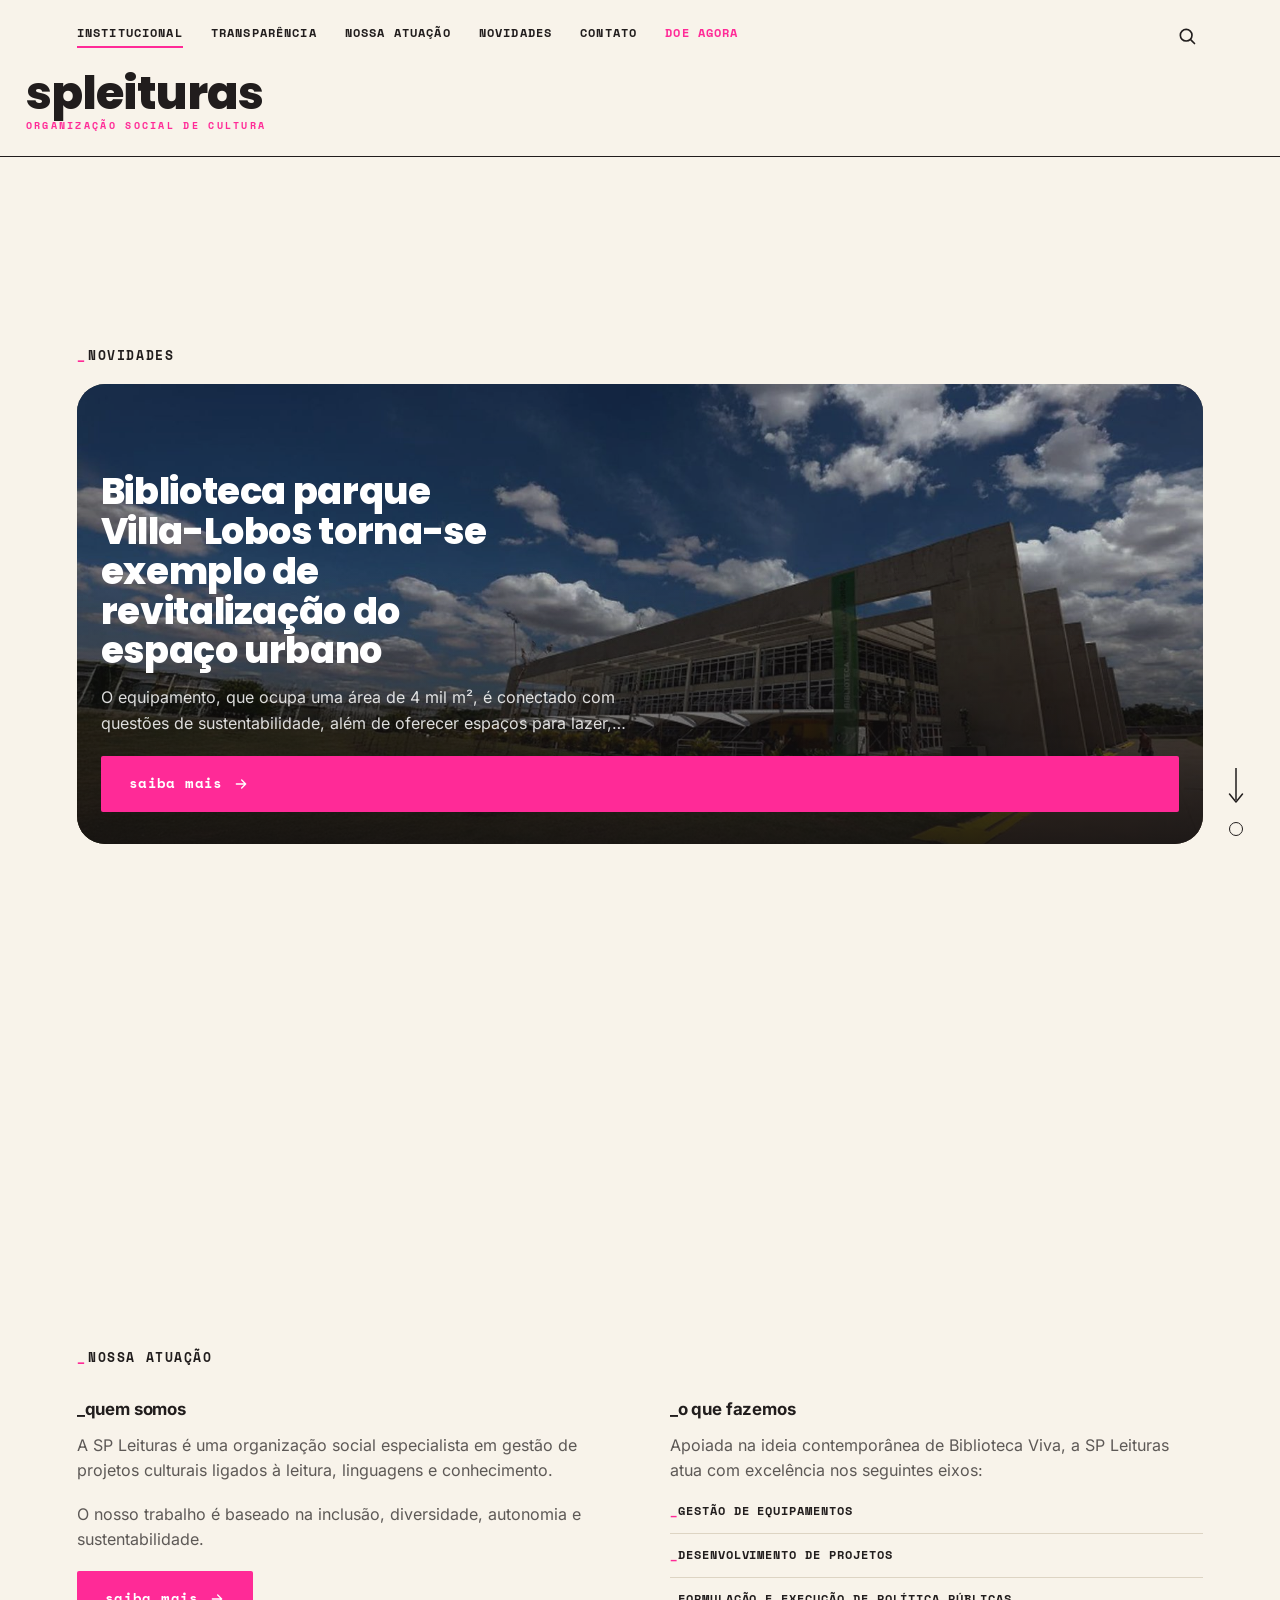
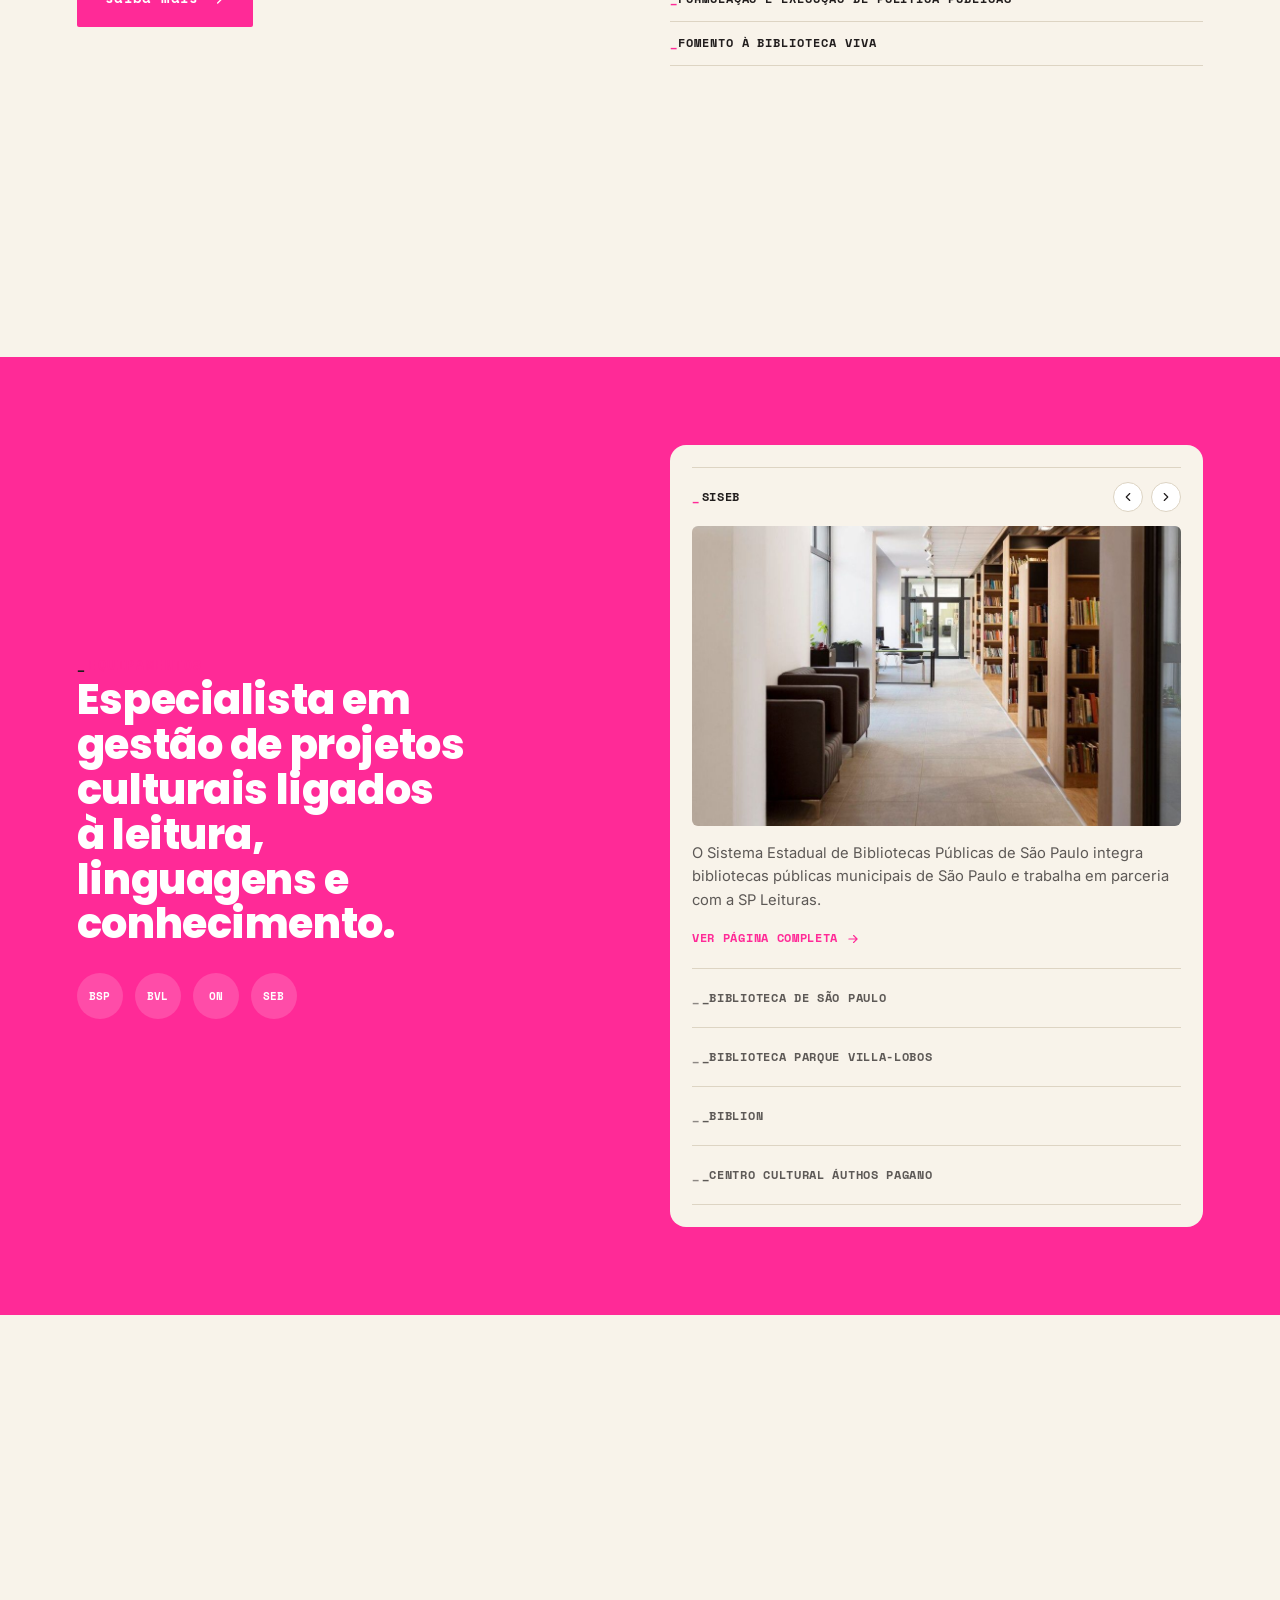
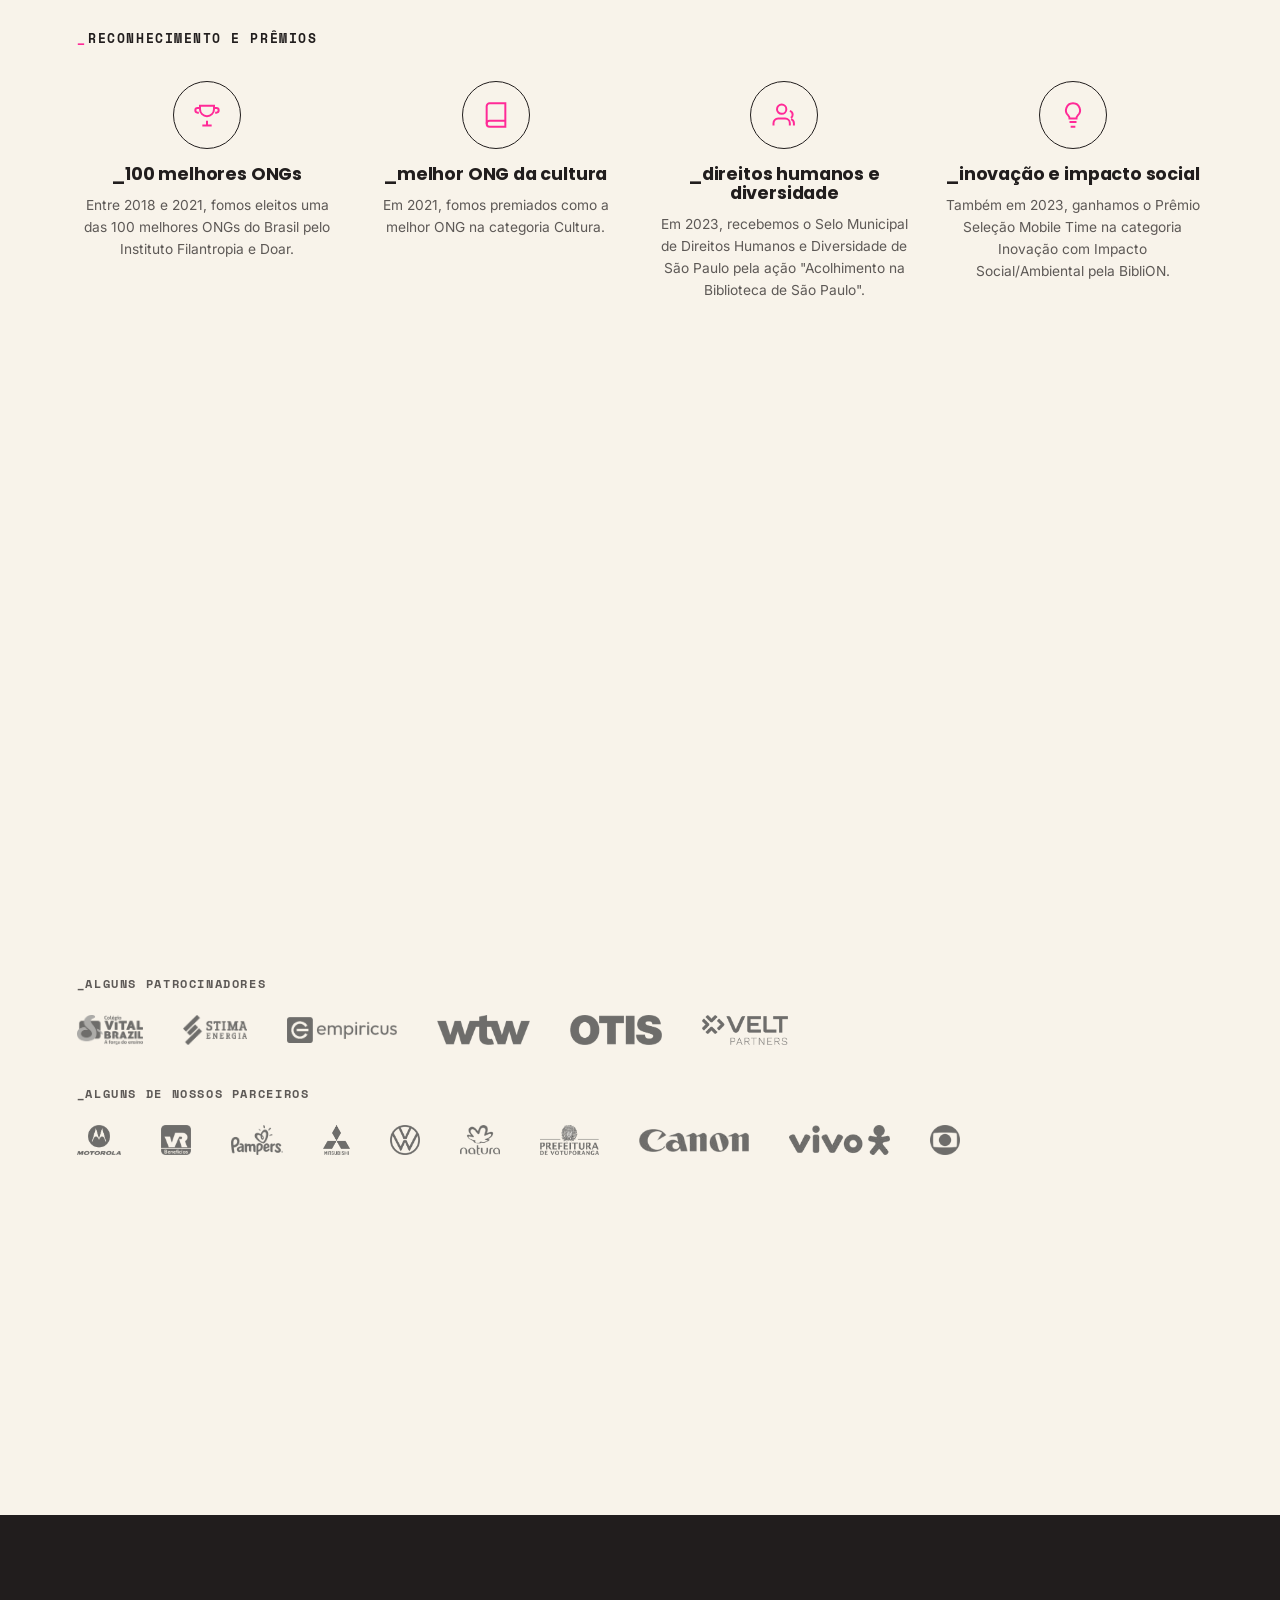
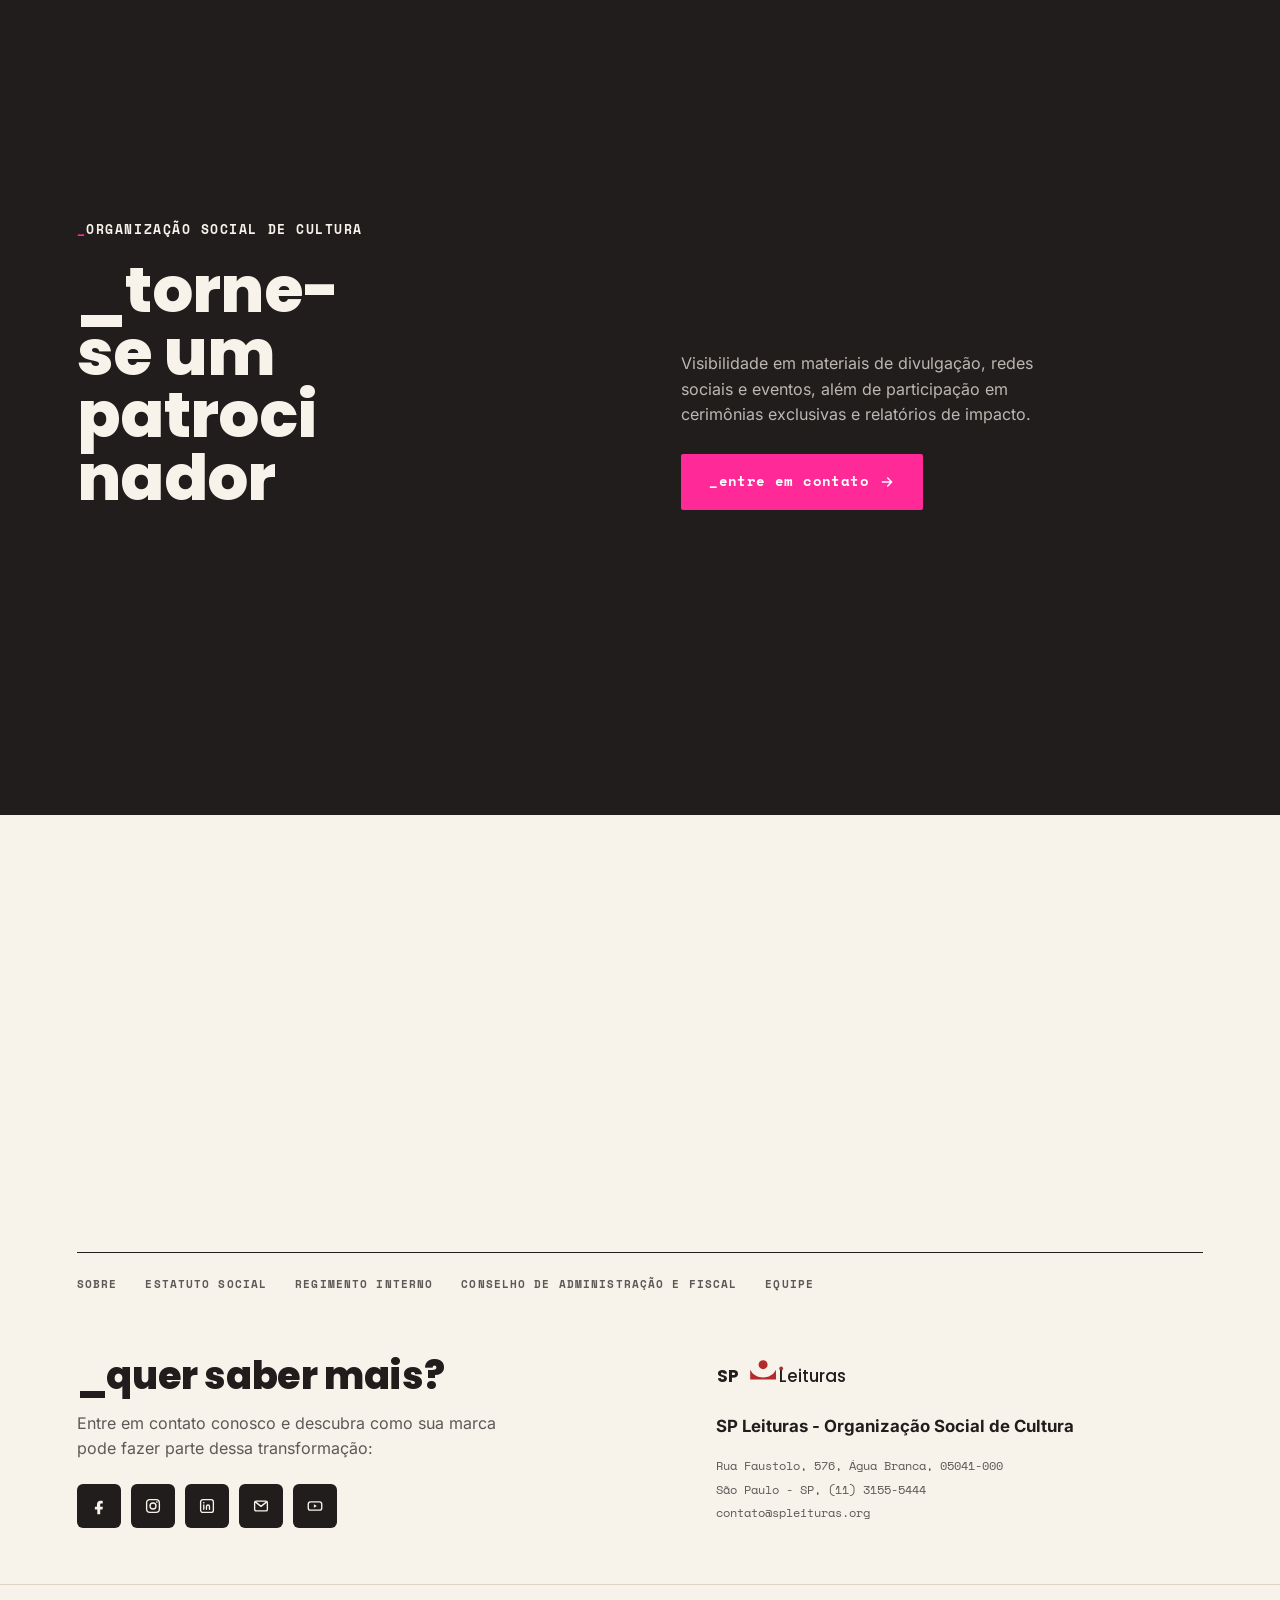
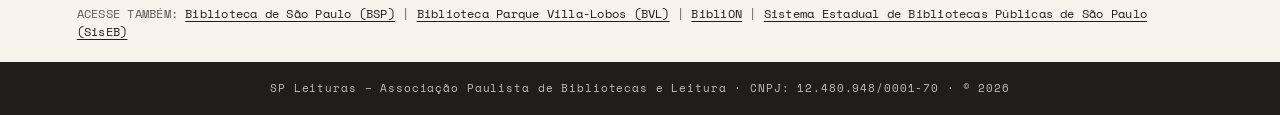
==== commit e0f134a6: "feat(equipamentos): sanfona de equipamentos com galeria por item Reestrutura a seção "equipamentos" " ====
--- a/index.html
+++ b/index.html
@@ -94,35 +94,186 @@
         </div>
 
         <div class="equip-card">
-          <div class="equip-card__head">
-            <span class="eyebrow">siseb</span>
-            <div class="equip-card__nav">
-              <button type="button" aria-label="Equipamento anterior">
-                <svg width="14" height="14" viewBox="0 0 24 24" fill="none"><path d="M15 6l-6 6 6 6" stroke="currentColor" stroke-width="2" stroke-linecap="round" stroke-linejoin="round"/></svg>
-              </button>
-              <button type="button" aria-label="Próximo equipamento">
-                <svg width="14" height="14" viewBox="0 0 24 24" fill="none"><path d="M9 6l6 6-6 6" stroke="currentColor" stroke-width="2" stroke-linecap="round" stroke-linejoin="round"/></svg>
-              </button>
-            </div>
-          </div>
-          <div class="equip-card__media">
-            <img
-              src="assets/images/equipamentos-biblioteca-interior.jpg"
-              alt="Interior de biblioteca com estantes de livros e área de leitura"
-              width="1000"
-              height="666"
-              loading="lazy"
-            />
-          </div>
-          <p>
-            O Sistema Estadual de Bibliotecas Públicas de São Paulo integra bibliotecas públicas
-            municipais de São Paulo e trabalha em parceria com a SP Leituras.
-          </p>
-          <ul class="equip-card__list">
-            <li><span>_biblioteca de são paulo</span> <span>›</span></li>
-            <li><span>_biblioteca parque villa-lobos</span> <span>›</span></li>
-            <li><a href="equipamento.html" style="color:inherit;display:flex;justify-content:space-between;width:100%;"><span>_biblion</span> <span>›</span></a></li>
-            <li><span>_centro cultural áuthos pagano</span> <span>›</span></li>
+          <ul class="equip-accordion" data-equip-accordion>
+            <li class="equip-accordion-item is-open">
+              <div class="equip-accordion-item__head">
+                <button type="button" class="equip-accordion-item__trigger eyebrow" aria-expanded="true">
+                  siseb
+                </button>
+                <div class="equip-accordion-item__nav">
+                  <button type="button" class="equip-accordion-item__nav-btn" data-gallery-nav="prev" aria-label="Foto anterior">
+                    <svg width="14" height="14" viewBox="0 0 24 24" fill="none"><path d="M15 6l-6 6 6 6" stroke="currentColor" stroke-width="2" stroke-linecap="round" stroke-linejoin="round"/></svg>
+                  </button>
+                  <button type="button" class="equip-accordion-item__nav-btn" data-gallery-nav="next" aria-label="Próxima foto">
+                    <svg width="14" height="14" viewBox="0 0 24 24" fill="none"><path d="M9 6l6 6-6 6" stroke="currentColor" stroke-width="2" stroke-linecap="round" stroke-linejoin="round"/></svg>
+                  </button>
+                </div>
+              </div>
+              <div class="equip-accordion-item__body" data-gallery='["assets/images/equipamentos-biblioteca-interior.jpg", "assets/images/hero-biblioteca-villa-lobos.jpg", "assets/images/logo-otis.webp"]'>
+                <div class="equip-accordion-item__media">
+                  <img
+                    src="assets/images/equipamentos-biblioteca-interior.jpg"
+                    alt="Interior de biblioteca com estantes de livros e área de leitura"
+                    width="1000"
+                    height="666"
+                    loading="lazy"
+                    data-gallery-image
+                  />
+                </div>
+                <p>
+                  O Sistema Estadual de Bibliotecas Públicas de São Paulo integra bibliotecas públicas
+                  municipais de São Paulo e trabalha em parceria com a SP Leituras.
+                </p>
+                <a href="#" class="equip-accordion-item__link">
+                  ver página completa
+                  <svg width="14" height="14" viewBox="0 0 24 24" fill="none" aria-hidden="true"><path d="M5 12h14M13 6l6 6-6 6" stroke="currentColor" stroke-width="2" stroke-linecap="round" stroke-linejoin="round"/></svg>
+                </a>
+              </div>
+            </li>
+
+            <li class="equip-accordion-item">
+              <div class="equip-accordion-item__head">
+                <button type="button" class="equip-accordion-item__trigger" aria-expanded="false">
+                  _biblioteca de são paulo
+                </button>
+                <div class="equip-accordion-item__nav">
+                  <button type="button" class="equip-accordion-item__nav-btn" data-gallery-nav="prev" aria-label="Foto anterior">
+                    <svg width="14" height="14" viewBox="0 0 24 24" fill="none"><path d="M15 6l-6 6 6 6" stroke="currentColor" stroke-width="2" stroke-linecap="round" stroke-linejoin="round"/></svg>
+                  </button>
+                  <button type="button" class="equip-accordion-item__nav-btn" data-gallery-nav="next" aria-label="Próxima foto">
+                    <svg width="14" height="14" viewBox="0 0 24 24" fill="none"><path d="M9 6l6 6-6 6" stroke="currentColor" stroke-width="2" stroke-linecap="round" stroke-linejoin="round"/></svg>
+                  </button>
+                </div>
+              </div>
+              <div class="equip-accordion-item__body" data-gallery='["assets/images/equipamentos-biblioteca-interior.jpg", "assets/images/hero-biblioteca-villa-lobos.jpg", "assets/images/logo-natura.webp"]'>
+                <div class="equip-accordion-item__media">
+                  <img
+                    src="assets/images/equipamentos-biblioteca-interior.jpg"
+                    alt="Biblioteca de São Paulo"
+                    width="1000"
+                    height="666"
+                    loading="lazy"
+                    data-gallery-image
+                  />
+                </div>
+                <p>
+                  <!-- TODO: substituir por texto e fotos reais da Biblioteca de São Paulo -->
+                  Texto institucional pendente — substituir pelo conteúdo real deste equipamento.
+                </p>
+                <a href="#" class="equip-accordion-item__link">
+                  ver página completa
+                  <svg width="14" height="14" viewBox="0 0 24 24" fill="none" aria-hidden="true"><path d="M5 12h14M13 6l6 6-6 6" stroke="currentColor" stroke-width="2" stroke-linecap="round" stroke-linejoin="round"/></svg>
+                </a>
+              </div>
+            </li>
+
+            <li class="equip-accordion-item">
+              <div class="equip-accordion-item__head">
+                <button type="button" class="equip-accordion-item__trigger" aria-expanded="false">
+                  _biblioteca parque villa-lobos
+                </button>
+                <div class="equip-accordion-item__nav">
+                  <button type="button" class="equip-accordion-item__nav-btn" data-gallery-nav="prev" aria-label="Foto anterior">
+                    <svg width="14" height="14" viewBox="0 0 24 24" fill="none"><path d="M15 6l-6 6 6 6" stroke="currentColor" stroke-width="2" stroke-linecap="round" stroke-linejoin="round"/></svg>
+                  </button>
+                  <button type="button" class="equip-accordion-item__nav-btn" data-gallery-nav="next" aria-label="Próxima foto">
+                    <svg width="14" height="14" viewBox="0 0 24 24" fill="none"><path d="M9 6l6 6-6 6" stroke="currentColor" stroke-width="2" stroke-linecap="round" stroke-linejoin="round"/></svg>
+                  </button>
+                </div>
+              </div>
+              <div class="equip-accordion-item__body" data-gallery='["assets/images/hero-biblioteca-villa-lobos.jpg", "assets/images/equipamentos-biblioteca-interior.jpg", "assets/images/logo-vivo.webp"]'>
+                <div class="equip-accordion-item__media">
+                  <img
+                    src="assets/images/hero-biblioteca-villa-lobos.jpg"
+                    alt="Fachada da Biblioteca Parque Villa-Lobos"
+                    width="1000"
+                    height="666"
+                    loading="lazy"
+                    data-gallery-image
+                  />
+                </div>
+                <p>
+                  <!-- TODO: substituir por texto e fotos reais da Biblioteca Parque Villa-Lobos -->
+                  Texto institucional pendente — substituir pelo conteúdo real deste equipamento.
+                </p>
+                <a href="#" class="equip-accordion-item__link">
+                  ver página completa
+                  <svg width="14" height="14" viewBox="0 0 24 24" fill="none" aria-hidden="true"><path d="M5 12h14M13 6l6 6-6 6" stroke="currentColor" stroke-width="2" stroke-linecap="round" stroke-linejoin="round"/></svg>
+                </a>
+              </div>
+            </li>
+
+            <li class="equip-accordion-item">
+              <div class="equip-accordion-item__head">
+                <button type="button" class="equip-accordion-item__trigger" aria-expanded="false">
+                  _biblion
+                </button>
+                <div class="equip-accordion-item__nav">
+                  <button type="button" class="equip-accordion-item__nav-btn" data-gallery-nav="prev" aria-label="Foto anterior">
+                    <svg width="14" height="14" viewBox="0 0 24 24" fill="none"><path d="M15 6l-6 6 6 6" stroke="currentColor" stroke-width="2" stroke-linecap="round" stroke-linejoin="round"/></svg>
+                  </button>
+                  <button type="button" class="equip-accordion-item__nav-btn" data-gallery-nav="next" aria-label="Próxima foto">
+                    <svg width="14" height="14" viewBox="0 0 24 24" fill="none"><path d="M9 6l6 6-6 6" stroke="currentColor" stroke-width="2" stroke-linecap="round" stroke-linejoin="round"/></svg>
+                  </button>
+                </div>
+              </div>
+              <div class="equip-accordion-item__body" data-gallery='["assets/images/equipamentos-biblioteca-interior.jpg", "assets/images/hero-biblioteca-villa-lobos.jpg", "assets/images/logo-globo.webp"]'>
+                <div class="equip-accordion-item__media">
+                  <img
+                    src="assets/images/equipamentos-biblioteca-interior.jpg"
+                    alt="BibliON"
+                    width="1000"
+                    height="666"
+                    loading="lazy"
+                    data-gallery-image
+                  />
+                </div>
+                <p>
+                  <!-- TODO: substituir por resumo real do BibliON (a página completa já existe) -->
+                  Texto institucional pendente — substituir pelo conteúdo real deste equipamento.
+                </p>
+                <a href="equipamento.html" class="equip-accordion-item__link">
+                  ver página completa
+                  <svg width="14" height="14" viewBox="0 0 24 24" fill="none" aria-hidden="true"><path d="M5 12h14M13 6l6 6-6 6" stroke="currentColor" stroke-width="2" stroke-linecap="round" stroke-linejoin="round"/></svg>
+                </a>
+              </div>
+            </li>
+
+            <li class="equip-accordion-item">
+              <div class="equip-accordion-item__head">
+                <button type="button" class="equip-accordion-item__trigger" aria-expanded="false">
+                  _centro cultural áuthos pagano
+                </button>
+                <div class="equip-accordion-item__nav">
+                  <button type="button" class="equip-accordion-item__nav-btn" data-gallery-nav="prev" aria-label="Foto anterior">
+                    <svg width="14" height="14" viewBox="0 0 24 24" fill="none"><path d="M15 6l-6 6 6 6" stroke="currentColor" stroke-width="2" stroke-linecap="round" stroke-linejoin="round"/></svg>
+                  </button>
+                  <button type="button" class="equip-accordion-item__nav-btn" data-gallery-nav="next" aria-label="Próxima foto">
+                    <svg width="14" height="14" viewBox="0 0 24 24" fill="none"><path d="M9 6l6 6-6 6" stroke="currentColor" stroke-width="2" stroke-linecap="round" stroke-linejoin="round"/></svg>
+                  </button>
+                </div>
+              </div>
+              <div class="equip-accordion-item__body" data-gallery='["assets/images/equipamentos-biblioteca-interior.jpg", "assets/images/hero-biblioteca-villa-lobos.jpg", "assets/images/logo-canon.webp"]'>
+                <div class="equip-accordion-item__media">
+                  <img
+                    src="assets/images/equipamentos-biblioteca-interior.jpg"
+                    alt="Centro Cultural Áuthos Pagano"
+                    width="1000"
+                    height="666"
+                    loading="lazy"
+                    data-gallery-image
+                  />
+                </div>
+                <p>
+                  <!-- TODO: substituir por texto e fotos reais do Centro Cultural Áuthos Pagano -->
+                  Texto institucional pendente — substituir pelo conteúdo real deste equipamento.
+                </p>
+                <a href="#" class="equip-accordion-item__link">
+                  ver página completa
+                  <svg width="14" height="14" viewBox="0 0 24 24" fill="none" aria-hidden="true"><path d="M5 12h14M13 6l6 6-6 6" stroke="currentColor" stroke-width="2" stroke-linecap="round" stroke-linejoin="round"/></svg>
+                </a>
+              </div>
+            </li>
           </ul>
         </div>
       </div>
@@ -167,30 +318,32 @@
 
     <!-- ===================== PATROCINADORES / PARCEIROS ===================== -->
     <section class="container logos-block snap-section">
-      <span class="mono-label">_alguns patrocinadores</span>
-      <div class="logos-row">
-        <img src="assets/images/logo-colegio-vital-brazil.webp" alt="Colégio Vital Brazil" width="140" height="63" loading="lazy" />
-        <img src="assets/images/logo-stima-energia.webp" alt="Stima Energia" width="140" height="67" loading="lazy" />
-        <img src="assets/images/logo-empiricus.webp" alt="Empiricus" width="140" height="33" loading="lazy" />
-        <img src="assets/images/logo-wtw.webp" alt="WTW" width="140" height="45" loading="lazy" />
-        <img src="assets/images/logo-otis.webp" alt="Otis" width="140" height="46" loading="lazy" />
-        <img src="assets/images/logo-velt-partners.webp" alt="Velt Partners" width="140" height="49" loading="lazy" />
-      </div>
-    </section>
-
-    <section class="container logos-block section--tight snap-section">
-      <span class="mono-label">_alguns de nossos parceiros</span>
-      <div class="logos-row">
-        <img src="assets/images/logo-motorola.webp" alt="Motorola" width="120" height="80" loading="lazy" />
-        <img src="assets/images/logo-vr-beneficios.webp" alt="VR Benefícios" width="80" height="80" loading="lazy" />
-        <img src="assets/images/logo-pampers.webp" alt="Pampers" width="120" height="70" loading="lazy" />
-        <img src="assets/images/logo-mitsubishi.webp" alt="Mitsubishi" width="90" height="99" loading="lazy" />
-        <img src="assets/images/logo-volkswagen.webp" alt="Volkswagen" width="80" height="80" loading="lazy" />
-        <img src="assets/images/logo-natura.webp" alt="Natura" width="100" height="76" loading="lazy" />
-        <img src="assets/images/logo-prefeitura-votuporanga.webp" alt="Prefeitura de Votuporanga" width="150" height="76" loading="lazy" />
-        <img src="assets/images/logo-canon.webp" alt="Canon" width="140" height="29" loading="lazy" />
-        <img src="assets/images/logo-vivo.webp" alt="Vivo" width="140" height="41" loading="lazy" />
-        <img src="assets/images/logo-globo.webp" alt="Globo" width="80" height="80" loading="lazy" />
+      <div class="logos-group">
+        <span class="mono-label">_alguns patrocinadores</span>
+        <div class="logos-row">
+          <img src="assets/images/logo-colegio-vital-brazil.webp" alt="Colégio Vital Brazil" width="140" height="63" loading="lazy" />
+          <img src="assets/images/logo-stima-energia.webp" alt="Stima Energia" width="140" height="67" loading="lazy" />
+          <img src="assets/images/logo-empiricus.webp" alt="Empiricus" width="140" height="33" loading="lazy" />
+          <img src="assets/images/logo-wtw.webp" alt="WTW" width="140" height="45" loading="lazy" />
+          <img src="assets/images/logo-otis.webp" alt="Otis" width="140" height="46" loading="lazy" />
+          <img src="assets/images/logo-velt-partners.webp" alt="Velt Partners" width="140" height="49" loading="lazy" />
+        </div>
+      </div>
+
+      <div class="logos-group">
+        <span class="mono-label">_alguns de nossos parceiros</span>
+        <div class="logos-row">
+          <img src="assets/images/logo-motorola.webp" alt="Motorola" width="120" height="80" loading="lazy" />
+          <img src="assets/images/logo-vr-beneficios.webp" alt="VR Benefícios" width="80" height="80" loading="lazy" />
+          <img src="assets/images/logo-pampers.webp" alt="Pampers" width="120" height="70" loading="lazy" />
+          <img src="assets/images/logo-mitsubishi.webp" alt="Mitsubishi" width="90" height="99" loading="lazy" />
+          <img src="assets/images/logo-volkswagen.webp" alt="Volkswagen" width="80" height="80" loading="lazy" />
+          <img src="assets/images/logo-natura.webp" alt="Natura" width="100" height="76" loading="lazy" />
+          <img src="assets/images/logo-prefeitura-votuporanga.webp" alt="Prefeitura de Votuporanga" width="150" height="76" loading="lazy" />
+          <img src="assets/images/logo-canon.webp" alt="Canon" width="140" height="29" loading="lazy" />
+          <img src="assets/images/logo-vivo.webp" alt="Vivo" width="140" height="41" loading="lazy" />
+          <img src="assets/images/logo-globo.webp" alt="Globo" width="80" height="80" loading="lazy" />
+        </div>
       </div>
     </section>
 
--- a/css/style.css
+++ b/css/style.css
@@ -321,7 +321,7 @@
   align-items: center;
   gap: 10px;
   padding: 15px 26px;
-  border-radius: var(--radius-pill);
+  border-radius: 2px;
   font-family: var(--font-mono);
   font-weight: 700;
   font-size: 0.85rem;
@@ -876,19 +876,80 @@
   color: var(--color-ink);
 }
 
-.equip-card__head {
+/* ---- Sanfona de equipamentos ---- */
+.equip-accordion {
+  display: flex;
+  flex-direction: column;
+}
+
+.equip-accordion-item {
+  border-top: 1px solid var(--color-line);
+}
+
+.equip-accordion-item:last-child {
+  border-bottom: 1px solid var(--color-line);
+}
+
+.equip-accordion-item__head {
   display: flex;
   align-items: center;
   justify-content: space-between;
-  margin-bottom: 14px;
-}
-
-.equip-card__nav {
+  gap: 12px;
+  padding-block: 14px;
+}
+
+.equip-accordion-item__trigger {
+  background: none;
+  border: none;
+  padding: 0;
+  cursor: pointer;
+  display: inline-flex;
+  align-items: baseline;
+  gap: 2px;
+  font-family: var(--font-mono);
+  font-size: 0.72rem;
+  font-weight: 700;
+  letter-spacing: 0.06em;
+  text-transform: uppercase;
+  color: var(--color-ink-70);
+  transition: color 0.15s ease;
+}
+
+.equip-accordion-item__trigger::before {
+  content: "_";
+  color: var(--color-ink-50);
+}
+
+.equip-accordion-item__trigger:hover {
+  color: var(--color-ink);
+}
+
+/* Item aberto reaproveita o estilo .eyebrow já aplicado via JS
+   (classe "eyebrow" alternada entre triggers) */
+.equip-accordion-item__trigger.eyebrow {
+  color: var(--color-ink);
+}
+
+.equip-accordion-item__trigger.eyebrow::before {
+  color: var(--color-pink);
+}
+
+/* Setas de navegação da galeria de cada item — só fazem sentido
+   visualmente enquanto o item está aberto */
+.equip-accordion-item__nav {
   display: flex;
   gap: 8px;
-}
-
-.equip-card__nav button {
+  opacity: 0;
+  pointer-events: none;
+  transition: opacity 0.2s ease;
+}
+
+.equip-accordion-item.is-open .equip-accordion-item__nav {
+  opacity: 1;
+  pointer-events: auto;
+}
+
+.equip-accordion-item__nav-btn {
   width: 30px;
   height: 30px;
   border-radius: 50%;
@@ -897,34 +958,60 @@
   display: inline-flex;
   align-items: center;
   justify-content: center;
-}
-
-.equip-card__media {
+  color: var(--color-ink);
+}
+
+.equip-accordion-item__body {
+  overflow: hidden;
+  max-height: 0;
+  opacity: 0;
+  transition: max-height 0.3s ease, opacity 0.25s ease, padding 0.3s ease;
+}
+
+.equip-accordion-item.is-open .equip-accordion-item__body {
+  max-height: 640px;
+  opacity: 1;
+  padding-bottom: 18px;
+}
+
+.equip-accordion-item__media {
   border-radius: var(--radius-sm);
   overflow: hidden;
   margin-bottom: 16px;
 }
 
-.equip-card p {
+.equip-accordion-item__media img {
+  width: 100%;
+  height: 300px;
+  object-fit: cover;
+  object-position: center;
+  transition: opacity 0.25s ease;
+}
+
+.equip-accordion-item__media img.is-fading {
+  opacity: 0;
+}
+
+.equip-accordion-item__body p {
   color: var(--color-ink-70);
   font-size: 0.92rem;
-  margin-bottom: 16px;
-}
-
-.equip-card__list li {
+  margin-bottom: 12px;
+}
+
+.equip-accordion-item__link {
+  display: inline-flex;
+  align-items: center;
+  gap: 8px;
   font-family: var(--font-mono);
   font-size: 0.72rem;
   font-weight: 700;
   letter-spacing: 0.06em;
   text-transform: uppercase;
-  padding-block: 10px;
-  border-top: 1px solid var(--color-line);
-  display: flex;
-  justify-content: space-between;
-}
-
-.equip-card__list li:last-child {
-  border-bottom: 1px solid var(--color-line);
+  color: var(--color-pink);
+}
+
+.equip-accordion-item__link:hover {
+  color: var(--color-pink-dark);
 }
 
 /* ---- Reconhecimento e prêmios ---- */
@@ -971,6 +1058,9 @@
 /* ---- Logos strips ---- */
 .logos-block {
   padding-block: 28px;
+  display: flex;
+  flex-direction: column;
+  gap: 40px;
 }
 
 .logos-block .mono-label {
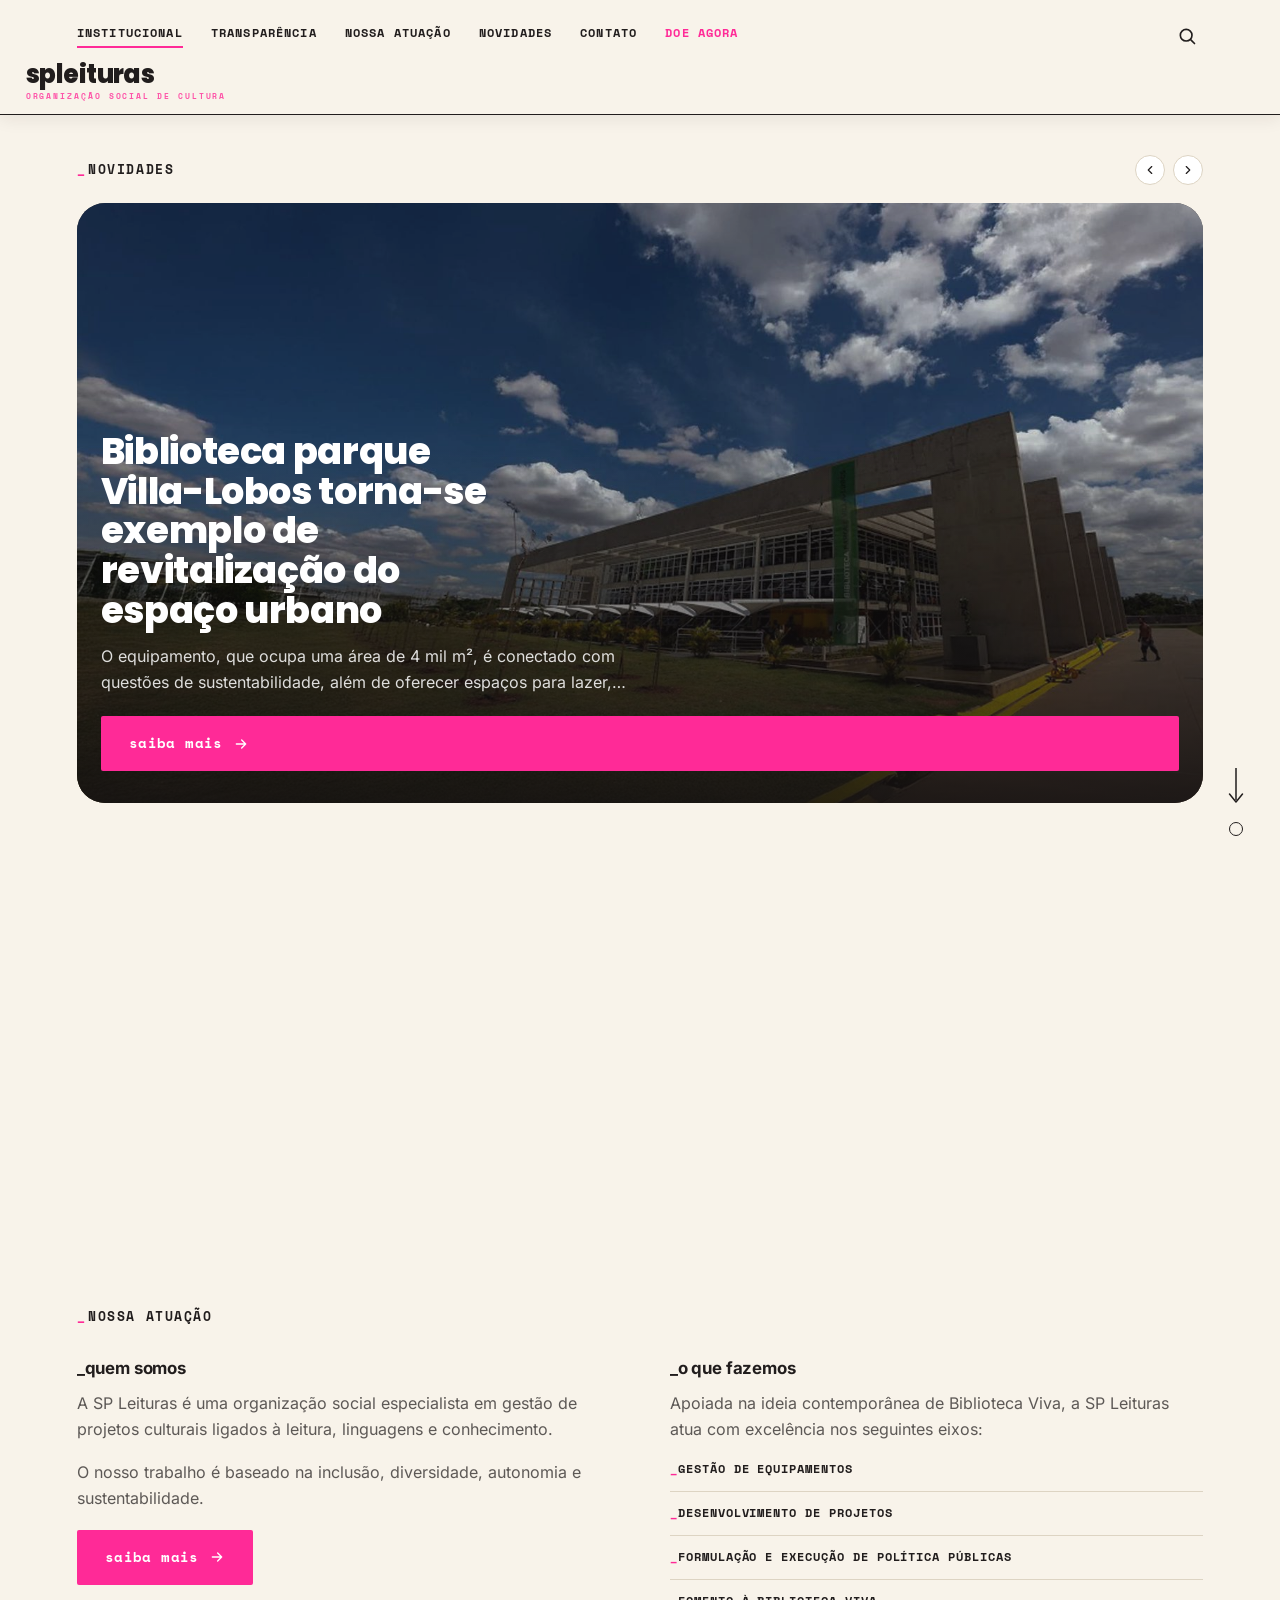
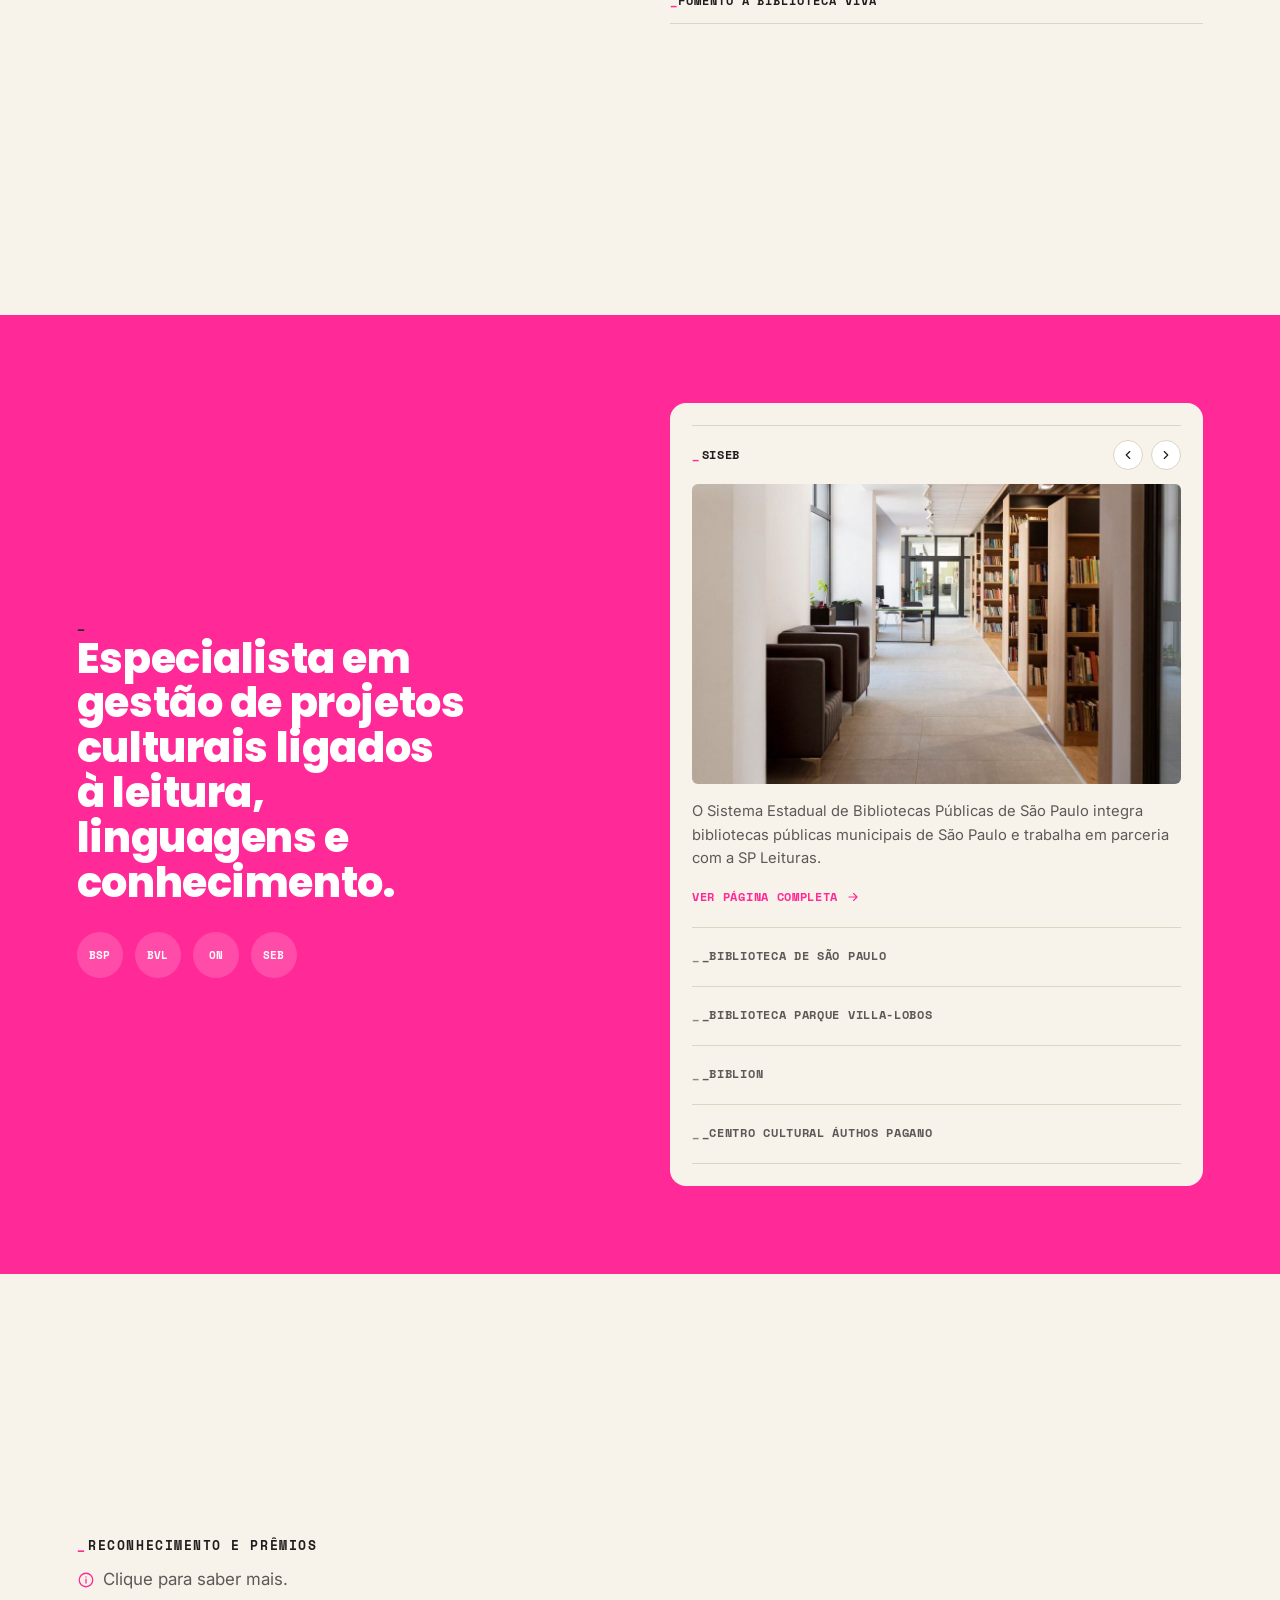
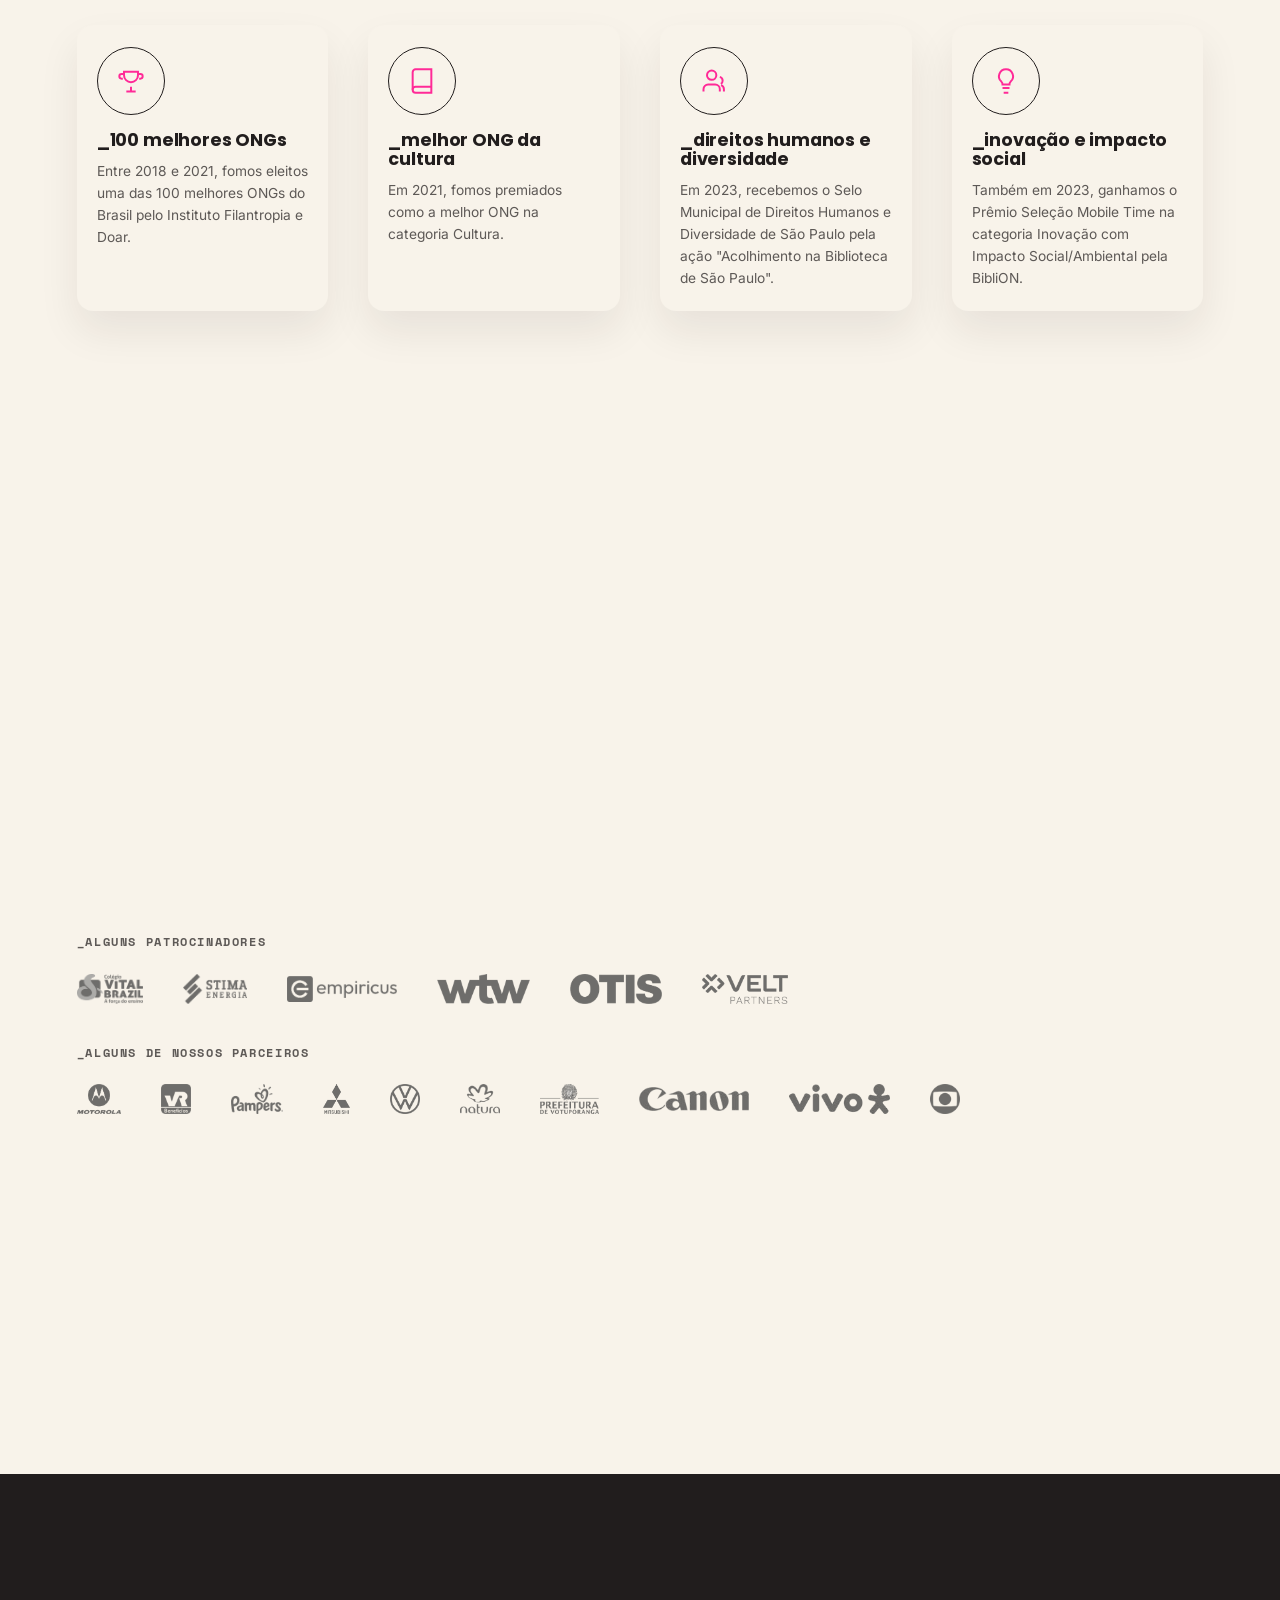
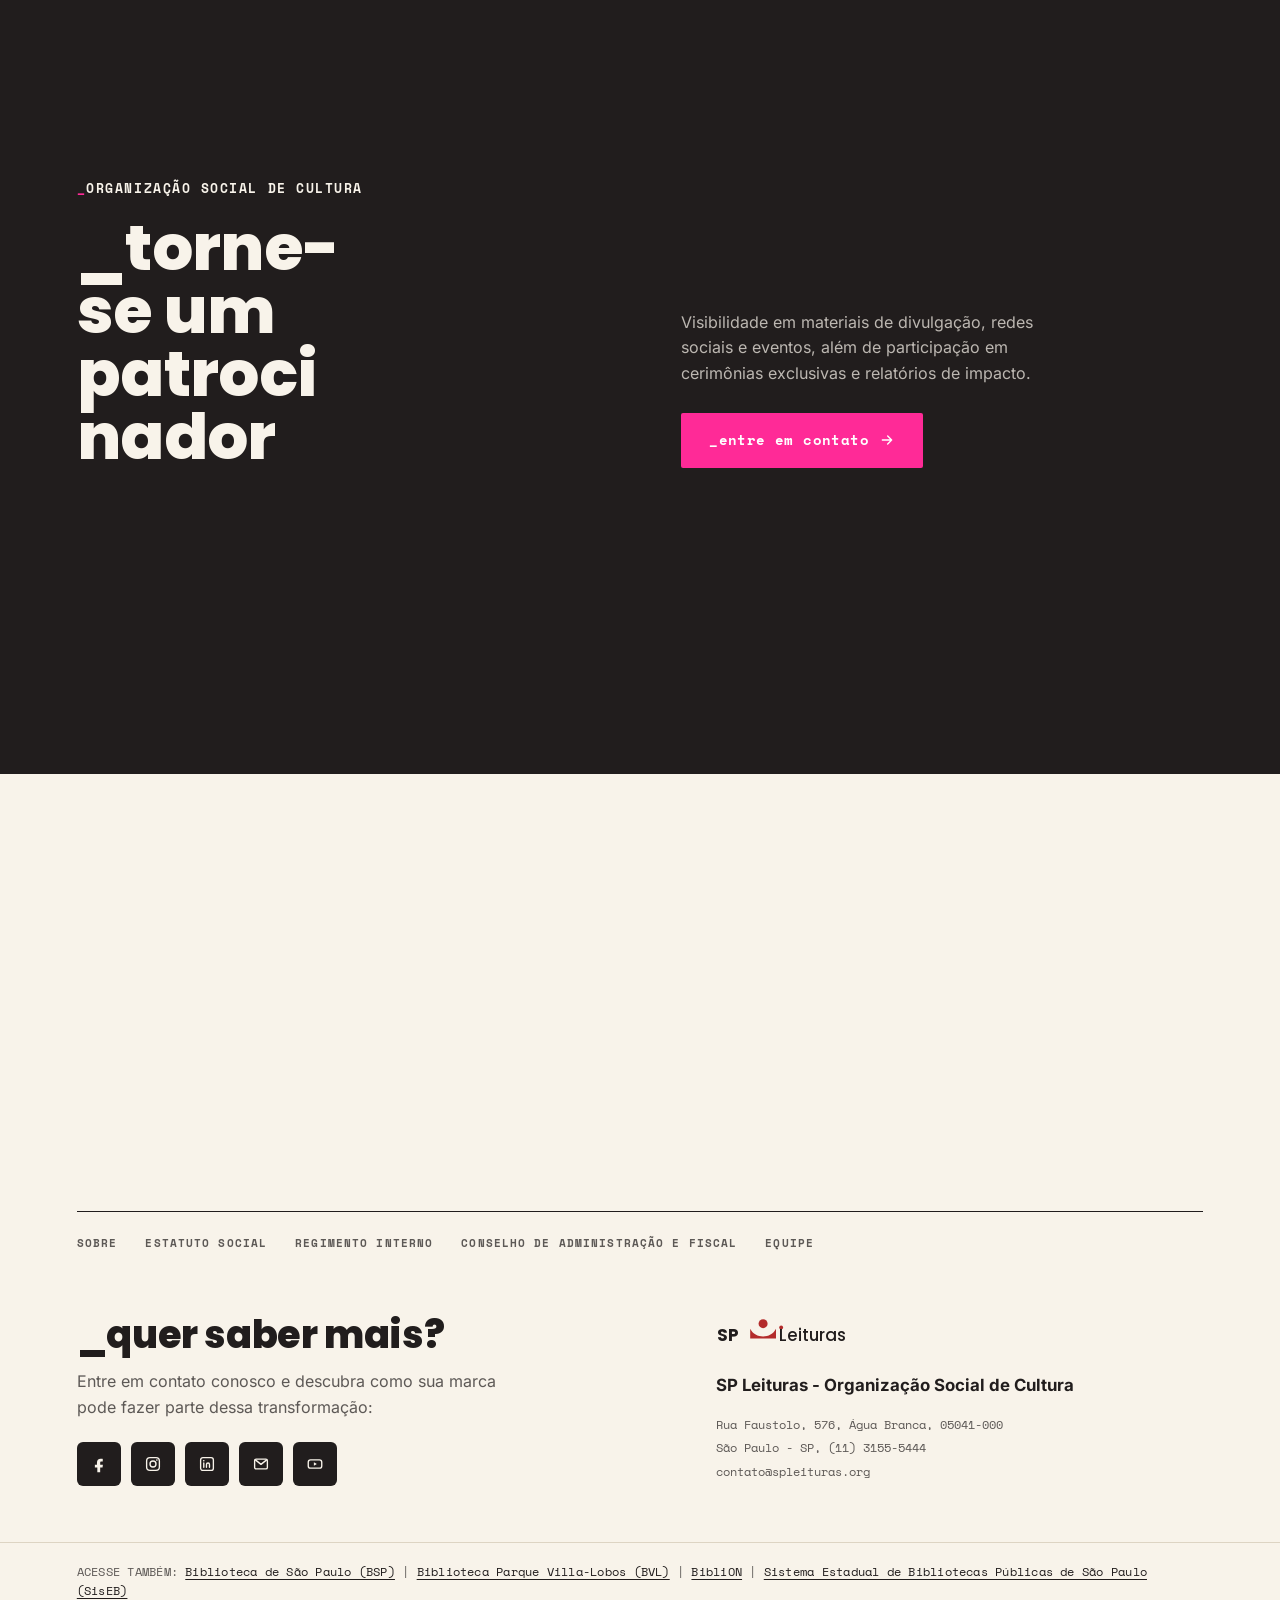
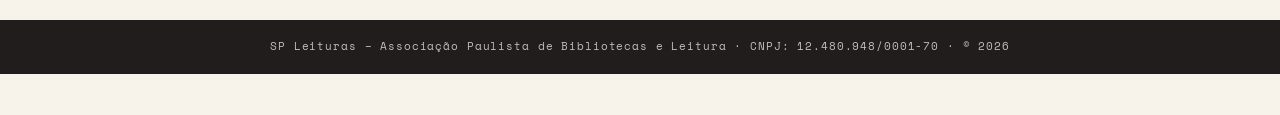
==== commit 2823f56c: "feat(hero, premios): slider no hero + cards clicáveis ## Hero (destaque da home) - Imagem do hero v" ====
--- a/index.html
+++ b/index.html
@@ -20,13 +20,22 @@
     <section class="hero container snap-section">
       <div class="hero__eyebrow-row">
         <a href="novidades.html" class="eyebrow">novidades</a>
-      </div>
-      <a class="hero__card" href="novidade-detalhe.html">
+        <div class="hero__nav">
+          <button type="button" class="hero__nav-btn" data-gallery-nav="prev" aria-label="Foto anterior">
+            <svg width="14" height="14" viewBox="0 0 24 24" fill="none"><path d="M15 6l-6 6 6 6" stroke="currentColor" stroke-width="2" stroke-linecap="round" stroke-linejoin="round"/></svg>
+          </button>
+          <button type="button" class="hero__nav-btn" data-gallery-nav="next" aria-label="Próxima foto">
+            <svg width="14" height="14" viewBox="0 0 24 24" fill="none"><path d="M9 6l6 6-6 6" stroke="currentColor" stroke-width="2" stroke-linecap="round" stroke-linejoin="round"/></svg>
+          </button>
+        </div>
+      </div>
+      <a class="hero__card" href="novidade-detalhe.html" data-gallery='["assets/images/hero-biblioteca-villa-lobos.jpg", "assets/images/equipamentos-biblioteca-interior.jpg", "assets/images/logo-natura.webp"]'>
         <img
           src="assets/images/hero-biblioteca-villa-lobos.jpg"
           alt="Fachada da Biblioteca Parque Villa-Lobos, prédio moderno cercado de gramado"
           width="1600"
           height="900"
+          data-gallery-image
         />
         <div class="hero__card-body">
           <h2>Biblioteca parque Villa-Lobos torna-se exemplo de revitalização do espaço urbano</h2>
@@ -280,38 +289,116 @@
     </section>
 
     <!-- ===================== RECONHECIMENTO E PRÊMIOS ===================== -->
-    <section class="section container snap-section">
+    <section class="section container snap-section premios-section">
+      <div class="premios-bg" aria-hidden="true">
+        <img class="premios-bg__img" alt="" data-premios-bg-image />
+      </div>
       <div class="section-title-row">
         <span class="eyebrow">reconhecimento e prêmios</span>
+        <p class="section-lede">
+          <svg width="18" height="18" viewBox="0 0 24 24" fill="none" aria-hidden="true"><circle cx="12" cy="12" r="9" stroke="currentColor" stroke-width="1.7"/><path d="M12 11v5M12 8h.01" stroke="currentColor" stroke-width="1.7" stroke-linecap="round"/></svg>
+          Clique para saber mais.
+        </p>
       </div>
       <div class="premios-grid">
-        <div class="premio-card">
+        <div class="premio-card" data-bg-image="assets/images/hero-biblioteca-villa-lobos.jpg" role="button" tabindex="0" aria-pressed="false">
           <div class="premio-card__icon" aria-hidden="true">
             <svg width="28" height="28" viewBox="0 0 24 24" fill="none"><path d="M8 21h8M12 17v4M6 4h12v3a6 6 0 0 1-12 0V4Z" stroke="currentColor" stroke-width="1.7"/><path d="M6 6H4a2 2 0 0 0 0 4h1M18 6h2a2 2 0 0 1 0 4h-1" stroke="currentColor" stroke-width="1.7"/></svg>
           </div>
           <h3>_100 melhores ONGs</h3>
           <p>Entre 2018 e 2021, fomos eleitos uma das 100 melhores ONGs do Brasil pelo Instituto Filantropia e Doar.</p>
-        </div>
-        <div class="premio-card">
+
+          <div class="premio-card__hint" aria-hidden="true">
+            <svg width="22" height="22" viewBox="0 0 24 24" fill="none"><circle cx="12" cy="12" r="9" stroke="currentColor" stroke-width="1.7"/><path d="M12 11v5M12 8h.01" stroke="currentColor" stroke-width="1.7" stroke-linecap="round"/></svg>
+            <span>clique para saber mais</span>
+          </div>
+
+          <div class="premio-card__extra">
+            <div class="premio-card__extra-images">
+              <img src="assets/images/logo-otis.webp" alt="" loading="lazy" />
+              <img src="assets/images/logo-vivo.webp" alt="" loading="lazy" />
+              <img src="assets/images/logo-canon.webp" alt="" loading="lazy" />
+            </div>
+            <p class="premio-card__extra-text">
+              <!-- TODO: substituir por texto real sobre este reconhecimento -->
+              Texto complementar pendente — substituir por conteúdo real sobre este prêmio.
+            </p>
+          </div>
+        </div>
+
+        <div class="premio-card" data-bg-image="assets/images/equipamentos-biblioteca-interior.jpg" role="button" tabindex="0" aria-pressed="false">
           <div class="premio-card__icon" aria-hidden="true">
             <svg width="28" height="28" viewBox="0 0 24 24" fill="none"><path d="M4 19.5A2.5 2.5 0 0 1 6.5 17H20" stroke="currentColor" stroke-width="1.7"/><path d="M6.5 2H20v20H6.5A2.5 2.5 0 0 1 4 19.5v-15A2.5 2.5 0 0 1 6.5 2Z" stroke="currentColor" stroke-width="1.7"/></svg>
           </div>
           <h3>_melhor ONG da cultura</h3>
           <p>Em 2021, fomos premiados como a melhor ONG na categoria Cultura.</p>
-        </div>
-        <div class="premio-card">
+
+          <div class="premio-card__hint" aria-hidden="true">
+            <svg width="22" height="22" viewBox="0 0 24 24" fill="none"><circle cx="12" cy="12" r="9" stroke="currentColor" stroke-width="1.7"/><path d="M12 11v5M12 8h.01" stroke="currentColor" stroke-width="1.7" stroke-linecap="round"/></svg>
+            <span>clique para saber mais</span>
+          </div>
+
+          <div class="premio-card__extra">
+            <div class="premio-card__extra-images">
+              <img src="assets/images/logo-natura.webp" alt="" loading="lazy" />
+              <img src="assets/images/logo-mitsubishi.webp" alt="" loading="lazy" />
+              <img src="assets/images/logo-motorola.webp" alt="" loading="lazy" />
+            </div>
+            <p class="premio-card__extra-text">
+              <!-- TODO: substituir por texto real sobre este reconhecimento -->
+              Texto complementar pendente — substituir por conteúdo real sobre este prêmio.
+            </p>
+          </div>
+        </div>
+
+        <div class="premio-card" data-bg-image="assets/images/logo-natura.webp" role="button" tabindex="0" aria-pressed="false">
           <div class="premio-card__icon" aria-hidden="true">
             <svg width="28" height="28" viewBox="0 0 24 24" fill="none"><path d="M17 21v-2a4 4 0 0 0-4-4H7a4 4 0 0 0-4 4v2" stroke="currentColor" stroke-width="1.7"/><circle cx="10" cy="7" r="4" stroke="currentColor" stroke-width="1.7"/><path d="M17 8.5c1.4.4 2.4 1.7 2.4 3.2 0 1.2-.6 2.2-1.5 2.8M20.5 21v-2a3.8 3.8 0 0 0-2.4-3.5" stroke="currentColor" stroke-width="1.7"/></svg>
           </div>
           <h3>_direitos humanos e diversidade</h3>
           <p>Em 2023, recebemos o Selo Municipal de Direitos Humanos e Diversidade de São Paulo pela ação "Acolhimento na Biblioteca de São Paulo".</p>
-        </div>
-        <div class="premio-card">
+
+          <div class="premio-card__hint" aria-hidden="true">
+            <svg width="22" height="22" viewBox="0 0 24 24" fill="none"><circle cx="12" cy="12" r="9" stroke="currentColor" stroke-width="1.7"/><path d="M12 11v5M12 8h.01" stroke="currentColor" stroke-width="1.7" stroke-linecap="round"/></svg>
+            <span>clique para saber mais</span>
+          </div>
+
+          <div class="premio-card__extra">
+            <div class="premio-card__extra-images">
+              <img src="assets/images/logo-vr-beneficios.webp" alt="" loading="lazy" />
+              <img src="assets/images/logo-pampers.webp" alt="" loading="lazy" />
+              <img src="assets/images/logo-volkswagen.webp" alt="" loading="lazy" />
+            </div>
+            <p class="premio-card__extra-text">
+              <!-- TODO: substituir por texto real sobre este reconhecimento -->
+              Texto complementar pendente — substituir por conteúdo real sobre este prêmio.
+            </p>
+          </div>
+        </div>
+
+        <div class="premio-card" data-bg-image="assets/images/logo-globo.webp" role="button" tabindex="0" aria-pressed="false">
           <div class="premio-card__icon" aria-hidden="true">
             <svg width="28" height="28" viewBox="0 0 24 24" fill="none"><path d="M9 18h6M10 22h4M12 2a6 6 0 0 0-4 10.5c.6.6 1 1.3 1 2.1V15h6v-.4c0-.8.4-1.5 1-2.1A6 6 0 0 0 12 2Z" stroke="currentColor" stroke-width="1.7"/></svg>
           </div>
           <h3>_inovação e impacto social</h3>
           <p>Também em 2023, ganhamos o Prêmio Seleção Mobile Time na categoria Inovação com Impacto Social/Ambiental pela BibliON.</p>
+
+          <div class="premio-card__hint" aria-hidden="true">
+            <svg width="22" height="22" viewBox="0 0 24 24" fill="none"><circle cx="12" cy="12" r="9" stroke="currentColor" stroke-width="1.7"/><path d="M12 11v5M12 8h.01" stroke="currentColor" stroke-width="1.7" stroke-linecap="round"/></svg>
+            <span>clique para saber mais</span>
+          </div>
+
+          <div class="premio-card__extra">
+            <div class="premio-card__extra-images">
+              <img src="assets/images/logo-prefeitura-votuporanga.webp" alt="" loading="lazy" />
+              <img src="assets/images/logo-empiricus.webp" alt="" loading="lazy" />
+              <img src="assets/images/logo-wtw.webp" alt="" loading="lazy" />
+            </div>
+            <p class="premio-card__extra-text">
+              <!-- TODO: substituir por texto real sobre este reconhecimento -->
+              Texto complementar pendente — substituir por conteúdo real sobre este prêmio.
+            </p>
+          </div>
         </div>
       </div>
     </section>
--- a/css/style.css
+++ b/css/style.css
@@ -302,9 +302,17 @@
 }
 
 .section-lede {
+  display: flex;
+  align-items: center;
+  gap: 8px;
   font-size: 1.05rem;
   color: var(--color-ink-70);
   max-width: 46ch;
+}
+
+.section-lede svg {
+  flex-shrink: 0;
+  color: var(--color-pink);
 }
 
 .mono-label {
@@ -716,6 +724,9 @@
    ========================================================================== */
 .hero {
   padding-block: 40px 64px;
+  /* Exceção ao padrão de .snap-section (center): a hero fica
+     ancorada no topo, não centralizada verticalmente. */
+  justify-content: flex-start;
 }
 
 .hero__eyebrow-row {
@@ -723,6 +734,23 @@
   align-items: center;
   justify-content: space-between;
   margin-bottom: 18px;
+}
+
+.hero__nav {
+  display: flex;
+  gap: 8px;
+}
+
+.hero__nav-btn {
+  width: 30px;
+  height: 30px;
+  border-radius: 50%;
+  border: 1px solid var(--color-line);
+  background: #fff;
+  display: inline-flex;
+  align-items: center;
+  justify-content: center;
+  color: var(--color-ink);
 }
 
 .hero__card {
@@ -735,9 +763,14 @@
 
 .hero__card img {
   width: 100%;
-  height: min(60vw, 460px);
+  height: min(60vw, 600px);
   object-fit: cover;
   opacity: 0.82;
+  transition: opacity 0.25s ease;
+}
+
+.hero__card img.is-fading {
+  opacity: 0;
 }
 
 .hero__card-body {
@@ -1015,9 +1048,49 @@
 }
 
 /* ---- Reconhecimento e prêmios ---- */
+.premios-section {
+  position: relative;
+  overflow: hidden;
+}
+
+/* Fundo em destaque: uma única camada reaproveitada para os 4 cards —
+   o JS troca a src e alterna .is-visible ao passar o mouse em cada
+   .premio-card (data-bg-image). Ocupa a seção inteira (inset:0 no
+   contêiner posicionado mais próximo, que é a própria .premios-section).
+   Sem véu: a foto aparece pura, sem tingimento por cima. */
+.premios-bg {
+  position: absolute;
+  inset: 0;
+  z-index: 0;
+  opacity: 0;
+  pointer-events: none;
+  overflow: hidden;
+  transition: opacity 0.35s ease;
+}
+
+.premios-bg.is-visible {
+  opacity: 1;
+}
+
+.premios-bg__img {
+  width: 100%;
+  height: 100%;
+  object-fit: cover;
+}
+
+/* Conteúdo real da seção precisa ficar acima da camada de fundo. */
+.premios-section .section-title-row,
+.premios-section .premios-grid {
+  position: relative;
+  z-index: 1;
+}
+
 .premios-grid {
   display: grid;
-  gap: 28px;
+  /* Gap maior que o padrão do site: dá espaço suficiente pro blur de
+     --shadow-card (40px) não se sobrepor à sombra do card vizinho
+     quando nenhum hover está ativo. */
+  gap: 40px;
   grid-template-columns: repeat(2, 1fr);
 }
 
@@ -1028,7 +1101,19 @@
 }
 
 .premio-card {
-  text-align: center;
+  position: relative;
+  text-align: left;
+  background: var(--color-bg);
+  border-radius: var(--radius-md);
+  padding: 22px 20px;
+  box-shadow: var(--shadow-card);
+  cursor: pointer;
+  transition: opacity 0.25s ease, box-shadow 0.25s ease, padding 0.25s ease;
+}
+
+.premio-card:focus-visible {
+  outline: 3px solid var(--color-pink);
+  outline-offset: 3px;
 }
 
 .premio-card__icon {
@@ -1036,7 +1121,7 @@
   height: 68px;
   border-radius: 50%;
   border: 1.5px solid var(--color-ink);
-  display: inline-flex;
+  display: flex;
   align-items: center;
   justify-content: center;
   margin-bottom: 16px;
@@ -1053,6 +1138,98 @@
 .premio-card p {
   font-size: 0.86rem;
   color: var(--color-ink-70);
+}
+
+/* ---- Caixa de dica "clique para saber mais" ----
+   Só em telas com hover real de verdade (mouse) — em touch não existe
+   um estado de "passar o mouse antes de tocar", então a dica não faz
+   sentido lá; o clique/toque continua funcionando normalmente. */
+.premio-card__hint {
+  position: absolute;
+  inset: 0;
+  display: flex;
+  flex-direction: column;
+  align-items: center;
+  justify-content: center;
+  gap: 10px;
+  padding: 20px;
+  text-align: center;
+  background: var(--color-bg);
+  border-radius: var(--radius-md);
+  color: var(--color-ink);
+  opacity: 0;
+  pointer-events: none;
+  transition: opacity 0.2s ease;
+}
+
+.premio-card__hint svg {
+  color: var(--color-pink);
+}
+
+.premio-card__hint span {
+  font-family: var(--font-mono);
+  font-size: 0.72rem;
+  font-weight: 700;
+  letter-spacing: 0.06em;
+  text-transform: uppercase;
+}
+
+@media (hover: hover) and (pointer: fine) {
+  .premio-card:hover .premio-card__hint {
+    opacity: 1;
+  }
+}
+
+/* Card já ativo (clicado): a dica não aparece mais, mesmo em hover. */
+.premio-card.is-active .premio-card__hint {
+  opacity: 0 !important;
+}
+
+/* ---- Conteúdo extra revelado ao clicar (3 imagens 1:1 + texto) ----
+   Funciona por clique/toque em qualquer dispositivo — diferente da
+   dica acima, essa parte não depende de hover. */
+.premio-card__extra {
+  max-height: 0;
+  opacity: 0;
+  overflow: hidden;
+  transition: max-height 0.3s ease, opacity 0.25s ease, margin-top 0.3s ease;
+}
+
+.premio-card.is-active .premio-card__extra {
+  max-height: 420px;
+  opacity: 1;
+  margin-top: 18px;
+}
+
+.premio-card__extra-images {
+  display: grid;
+  grid-template-columns: repeat(3, 1fr);
+  gap: 8px;
+  margin-bottom: 12px;
+}
+
+.premio-card__extra-images img {
+  width: 100%;
+  aspect-ratio: 1 / 1;
+  object-fit: cover;
+  border-radius: var(--radius-sm);
+}
+
+.premio-card__extra-text {
+  font-size: 0.82rem;
+  color: var(--color-ink-70);
+}
+
+/* ---- Estado ativo (clicado): esconde os outros cards e destaca o
+   selecionado. Funciona em qualquer dispositivo, já que depende de
+   clique/toque — não de hover. ---- */
+.premios-grid.has-active .premio-card:not(.is-active) {
+  opacity: 0;
+  pointer-events: none;
+}
+
+.premios-grid .premio-card.is-active {
+  padding: 32px 26px;
 }
 
 /* ---- Logos strips ---- */
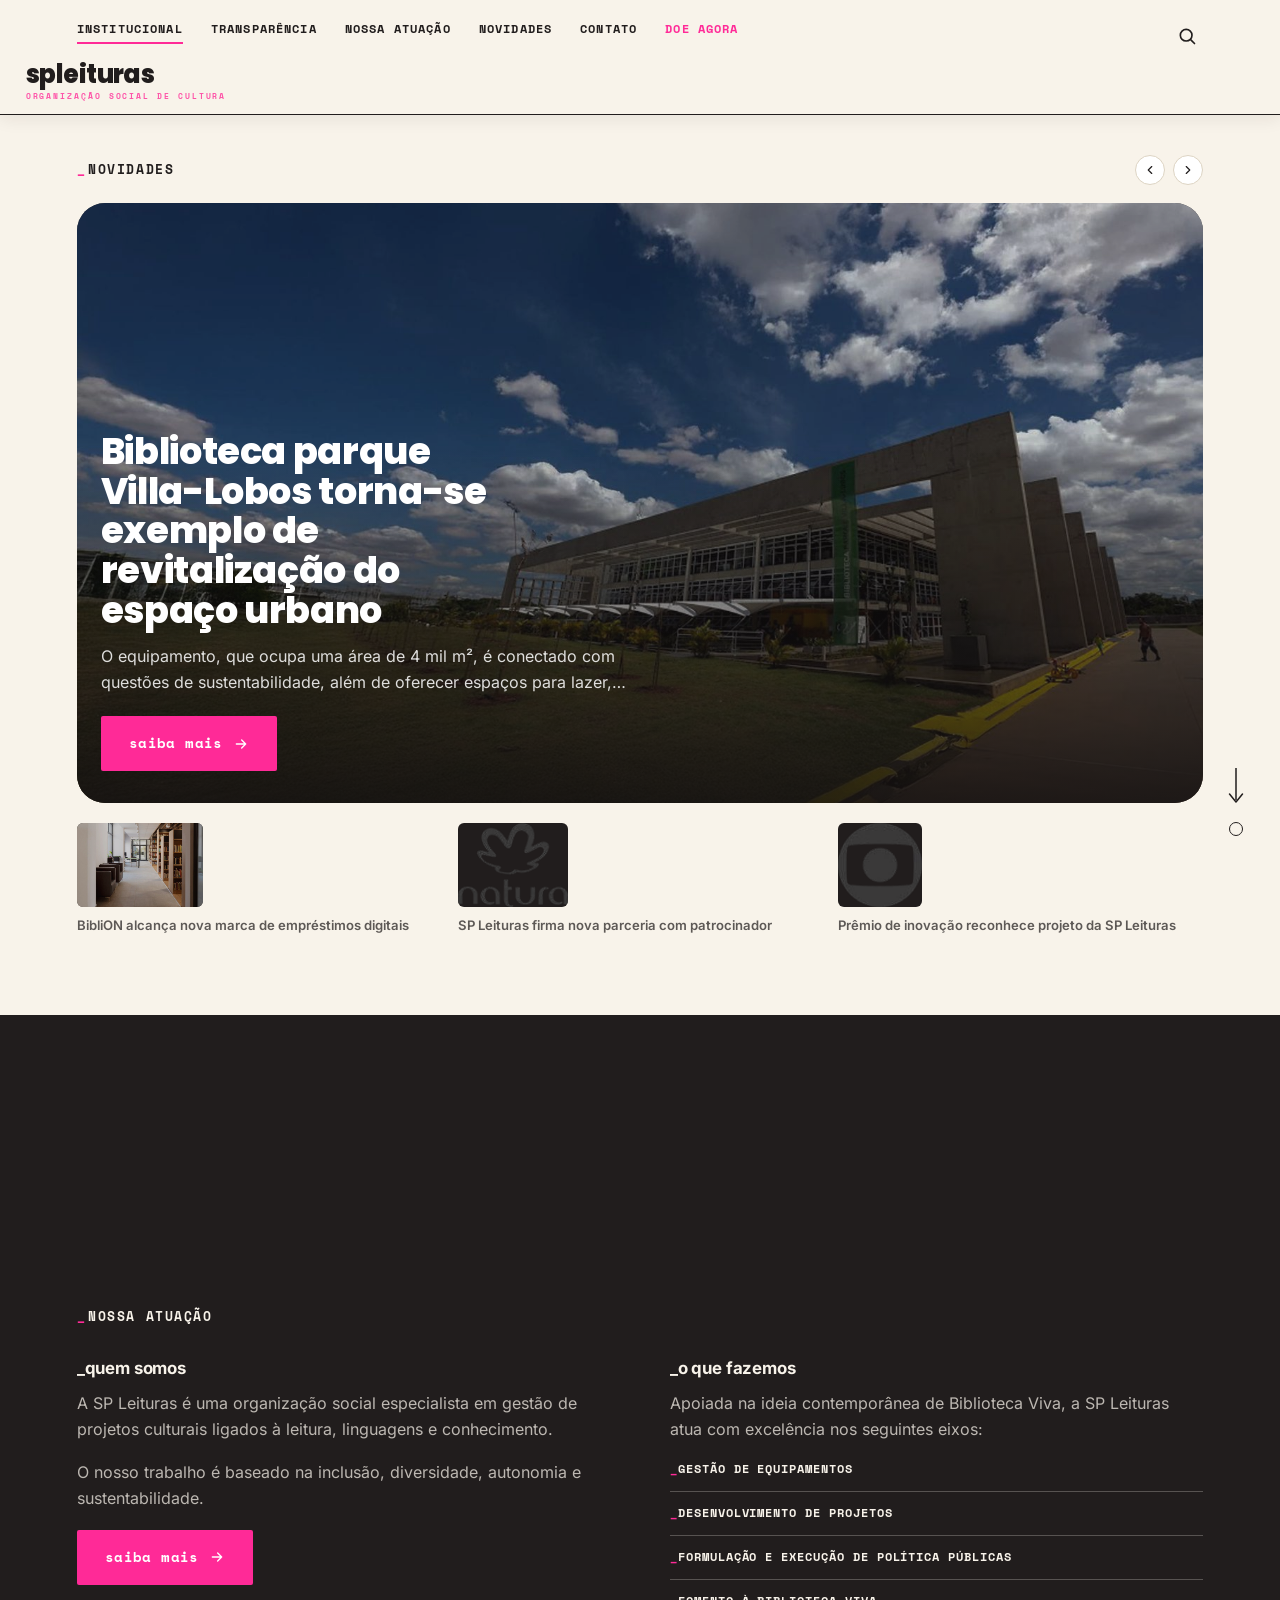
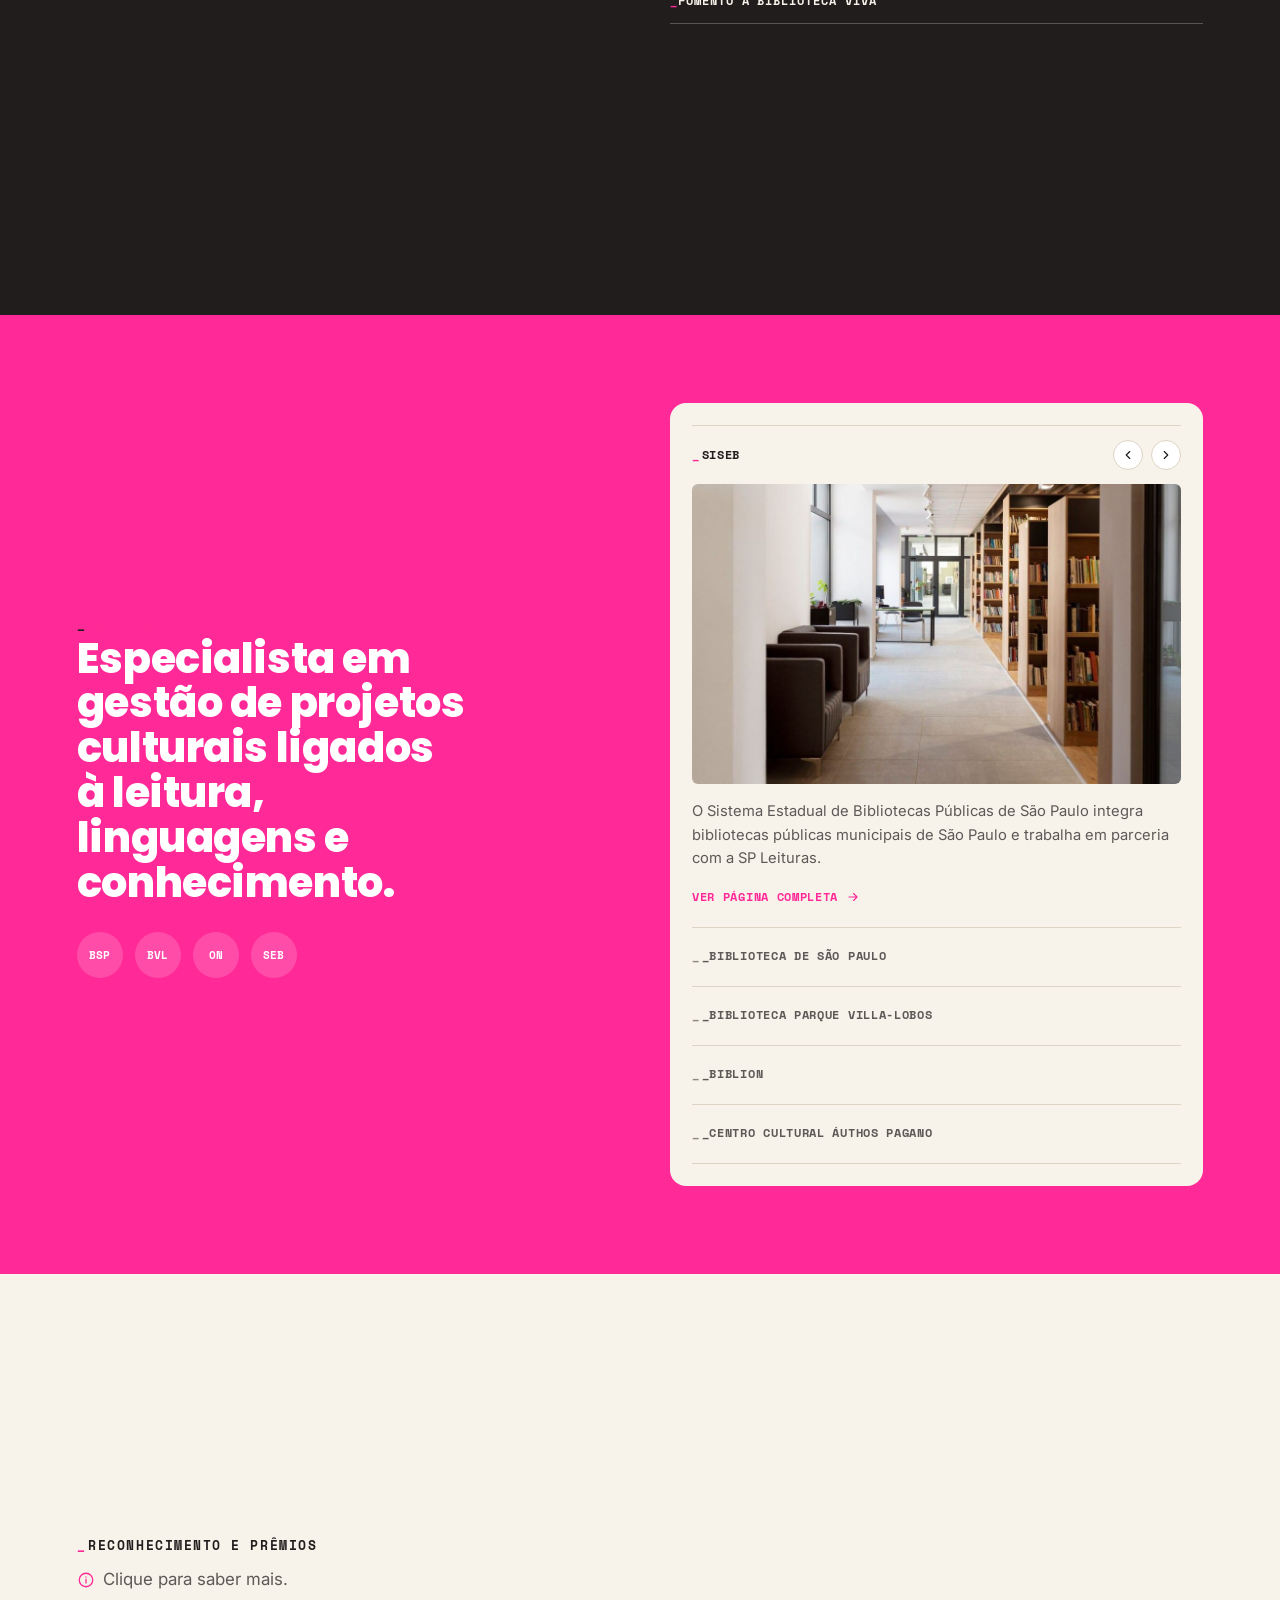
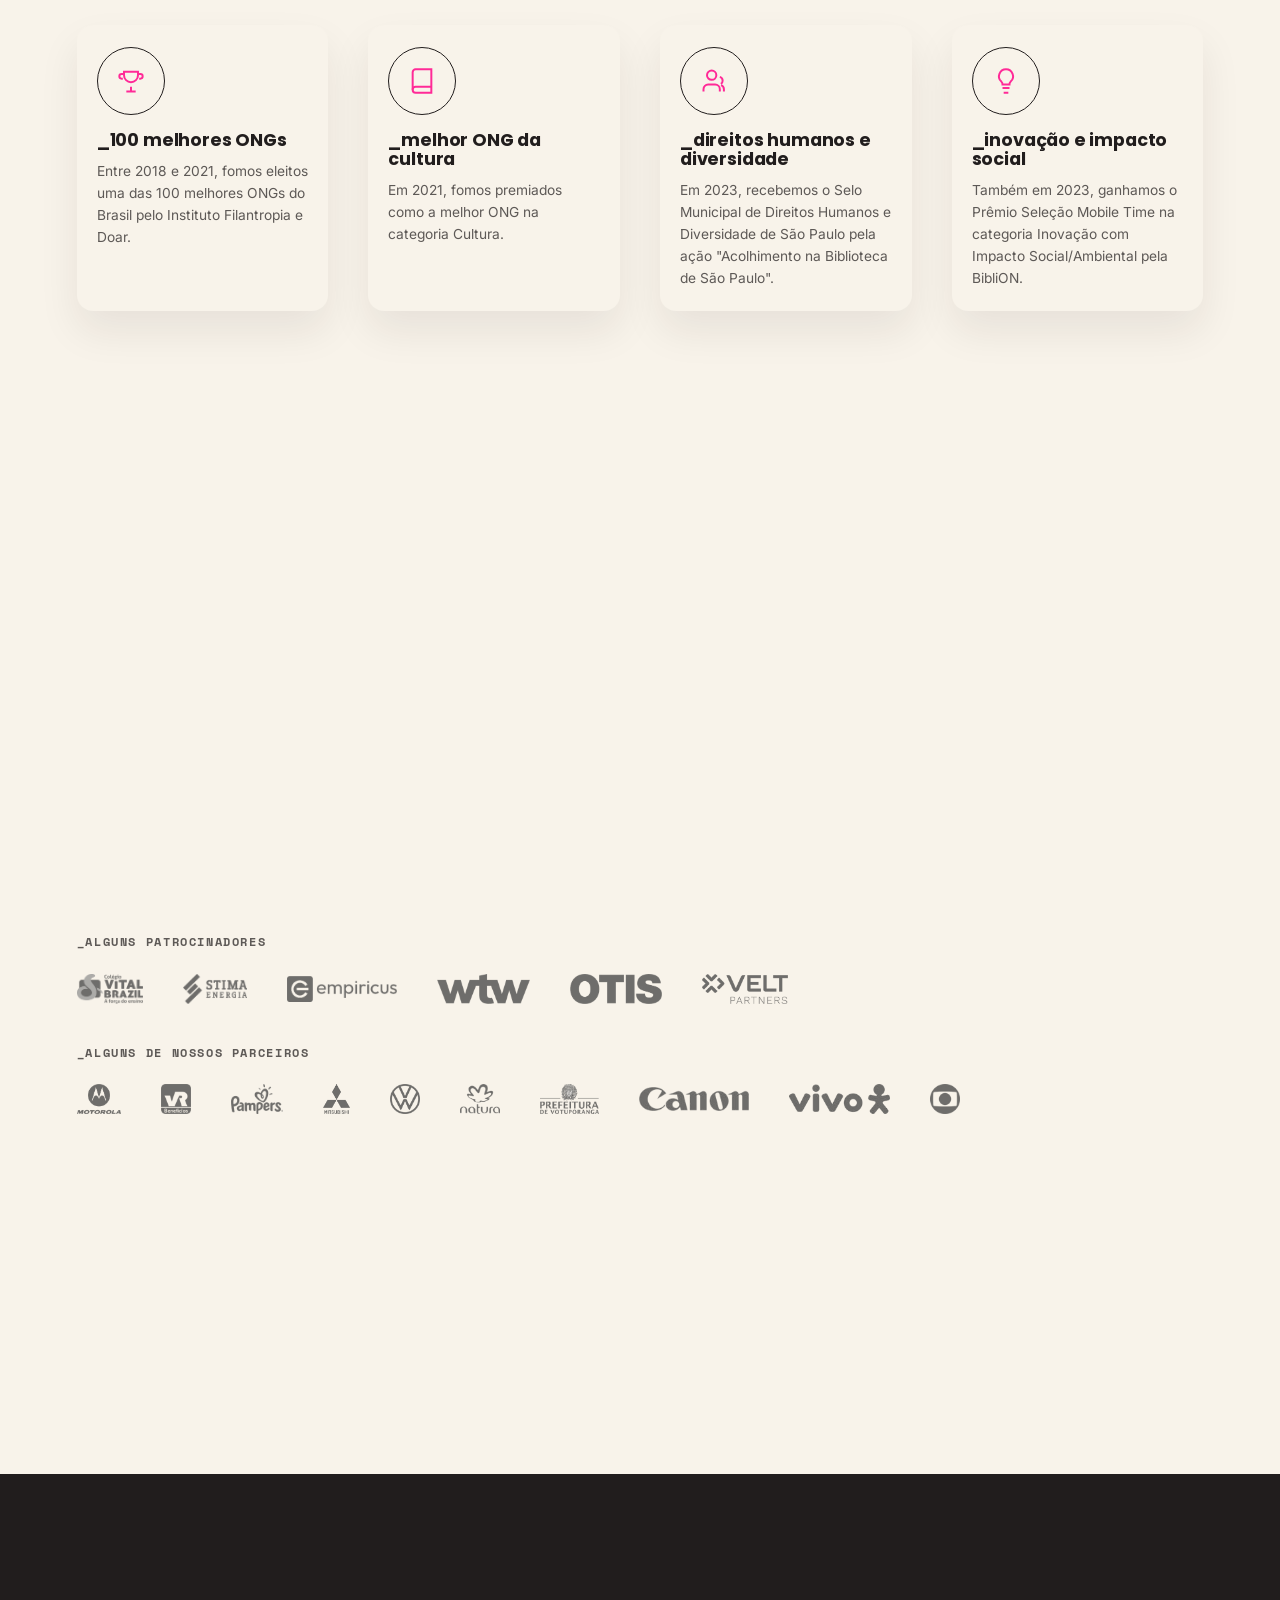
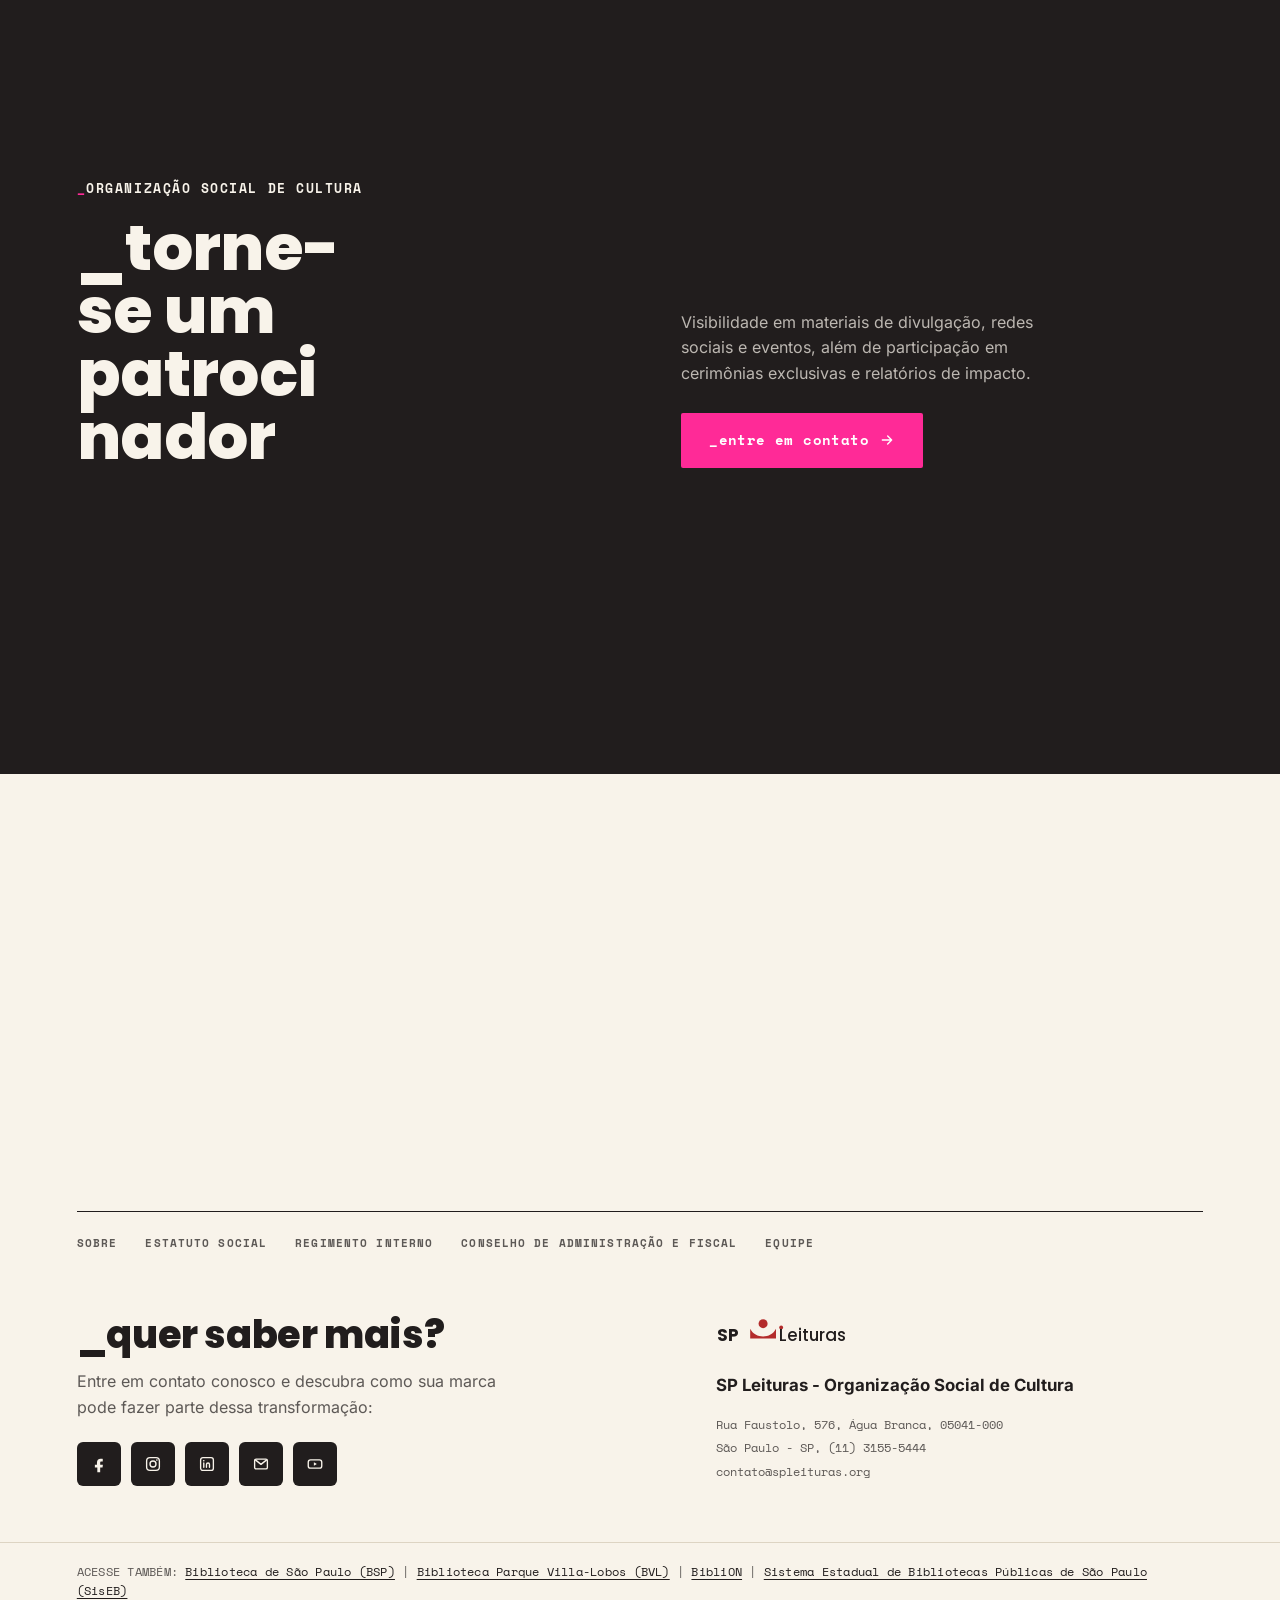
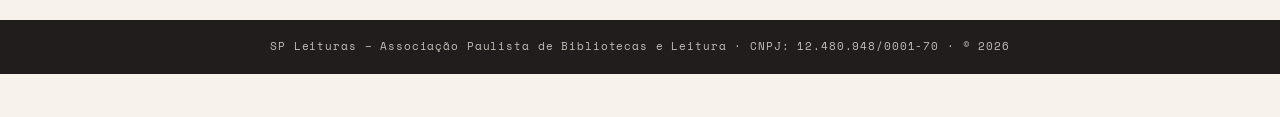
==== commit d5421ffc: "feat(hero, mobile, nossa-atuacao): hero vira carrossel completo + ajustes mobile + seção com fundo e" ====
--- a/index.html
+++ b/index.html
@@ -21,25 +21,55 @@
       <div class="hero__eyebrow-row">
         <a href="novidades.html" class="eyebrow">novidades</a>
         <div class="hero__nav">
-          <button type="button" class="hero__nav-btn" data-gallery-nav="prev" aria-label="Foto anterior">
+          <button type="button" class="hero__nav-btn" data-gallery-nav="prev" aria-label="Banner anterior">
             <svg width="14" height="14" viewBox="0 0 24 24" fill="none"><path d="M15 6l-6 6 6 6" stroke="currentColor" stroke-width="2" stroke-linecap="round" stroke-linejoin="round"/></svg>
           </button>
-          <button type="button" class="hero__nav-btn" data-gallery-nav="next" aria-label="Próxima foto">
+          <button type="button" class="hero__nav-btn" data-gallery-nav="next" aria-label="Próximo banner">
             <svg width="14" height="14" viewBox="0 0 24 24" fill="none"><path d="M9 6l6 6-6 6" stroke="currentColor" stroke-width="2" stroke-linecap="round" stroke-linejoin="round"/></svg>
           </button>
         </div>
       </div>
-      <a class="hero__card" href="novidade-detalhe.html" data-gallery='["assets/images/hero-biblioteca-villa-lobos.jpg", "assets/images/equipamentos-biblioteca-interior.jpg", "assets/images/logo-natura.webp"]'>
+
+      <!-- Fonte de dados dos banners do carrossel — HTML puro (sem JSON
+           embutido), pra ficar fácil de adicionar/editar um banner à
+           mão: duplique um .hero-slide, troque a imagem, o título, o
+           texto e o data-href. O JS lê isso e preenche o card visível
+           logo abaixo; esta lista em si nunca aparece na tela. -->
+      <div class="hero-slides" hidden>
+        <div class="hero-slide" data-href="novidade-detalhe.html">
+          <img src="assets/images/hero-biblioteca-villa-lobos.jpg" alt="Fachada da Biblioteca Parque Villa-Lobos, prédio moderno cercado de gramado" />
+          <h2>Biblioteca parque Villa-Lobos torna-se exemplo de revitalização do espaço urbano</h2>
+          <p>O equipamento, que ocupa uma área de 4 mil m², é conectado com questões de sustentabilidade, além de oferecer espaços para lazer, trabalho e estudo. Atingiu recentemente a marca de 2 milhões de usuários atendidos.</p>
+        </div>
+        <!-- TODO: banners 2, 3 e 4 são placeholders (imagem/texto de teste, reaproveitando assets já existentes) — substituir por notícias reais -->
+        <div class="hero-slide" data-href="#">
+          <img src="assets/images/equipamentos-biblioteca-interior.jpg" alt="Interior de biblioteca com estantes de livros e área de leitura" />
+          <h2>BibliON alcança nova marca de empréstimos digitais</h2>
+          <p>Texto institucional pendente — substituir pelo conteúdo real desta notícia.</p>
+        </div>
+        <div class="hero-slide" data-href="#">
+          <img src="assets/images/logo-natura.webp" alt="" />
+          <h2>SP Leituras firma nova parceria com patrocinador</h2>
+          <p>Texto institucional pendente — substituir pelo conteúdo real desta notícia.</p>
+        </div>
+        <div class="hero-slide" data-href="#">
+          <img src="assets/images/logo-globo.webp" alt="" />
+          <h2>Prêmio de inovação reconhece projeto da SP Leituras</h2>
+          <p>Texto institucional pendente — substituir pelo conteúdo real desta notícia.</p>
+        </div>
+      </div>
+
+      <a class="hero__card" href="novidade-detalhe.html">
         <img
           src="assets/images/hero-biblioteca-villa-lobos.jpg"
           alt="Fachada da Biblioteca Parque Villa-Lobos, prédio moderno cercado de gramado"
           width="1600"
           height="900"
-          data-gallery-image
+          data-hero-image
         />
         <div class="hero__card-body">
-          <h2>Biblioteca parque Villa-Lobos torna-se exemplo de revitalização do espaço urbano</h2>
-          <p>
+          <h2 data-hero-title>Biblioteca parque Villa-Lobos torna-se exemplo de revitalização do espaço urbano</h2>
+          <p data-hero-text>
             O equipamento, que ocupa uma área de 4 mil m², é conectado com questões de
             sustentabilidade, além de oferecer espaços para lazer, trabalho e estudo. Atingiu
             recentemente a marca de 2 milhões de usuários atendidos.
@@ -50,10 +80,35 @@
           </span>
         </div>
       </a>
+
+      <!-- Pré-visualização dos próximos banners: 3 posições fixas no
+           HTML, JS preenche com os próximos da fila (com wraparound).
+           A 3ª some via CSS no mobile (só 2 lá); no desktop as 3
+           aparecem. -->
+      <div class="hero-preview" role="list" aria-label="Próximos banners">
+        <button type="button" class="hero-preview__item" data-preview-index="0">
+          <span class="hero-preview__media">
+            <img src="" alt="" />
+          </span>
+          <span class="hero-preview__title"></span>
+        </button>
+        <button type="button" class="hero-preview__item" data-preview-index="0">
+          <span class="hero-preview__media">
+            <img src="" alt="" />
+          </span>
+          <span class="hero-preview__title"></span>
+        </button>
+        <button type="button" class="hero-preview__item" data-preview-index="0">
+          <span class="hero-preview__media">
+            <img src="" alt="" />
+          </span>
+          <span class="hero-preview__title"></span>
+        </button>
+      </div>
     </section>
 
     <!-- ===================== NOSSA ATUAÇÃO ===================== -->
-    <section class="section container snap-section" id="nossa-atuacao">
+    <section class="section container snap-section" id="nossa-atuacao" data-nav-contrast="true">
       <div class="section-title-row">
         <span class="eyebrow">nossa atuação</span>
       </div>
--- a/css/style.css
+++ b/css/style.css
@@ -125,7 +125,24 @@
 html {
   -webkit-text-size-adjust: 100%;
   scroll-behavior: smooth;
-  scroll-snap-type: y mandatory;
+  /* proximity, não mandatory: mandatory EXIGE que a página sempre
+     repouse num ponto de encaixe válido, inclusive no carregamento —
+     como a .hero deixou de ser um ponto válido (scroll-snap-align:
+     none no desktop), mandatory forçava a página a pular direto pra
+     próxima seção assim que carregava. proximity encaixa de forma
+     mais suave (só quando o gesto de rolagem termina perto de um
+     ponto), sem forçar essa correção. */
+  scroll-snap-type: y proximity;
+}
+
+/* Mobile: desliga o encaixe forçado do scroll-snap — estava
+   atrapalhando a experiência de rolagem em telas pequenas. As seções
+   continuam ocupando 100vh normalmente, só a rolagem deixa de "travar"
+   em cada uma. */
+@media (max-width: 719px) {
+  html {
+    scroll-snap-type: none;
+  }
 }
 
 body {
@@ -414,7 +431,7 @@
 
 .site-header__top {
   display: flex;
-  align-items: center;
+  align-items: flex-start;
   justify-content: space-between;
   gap: 16px;
   padding-top: 20px;
@@ -456,6 +473,11 @@
   display: flex;
   align-items: center;
   gap: 14px;
+  /* justify-content: space-between no pai só funciona com 2+ filhos
+     visíveis — no mobile, .site-header__nav some (display:none) e
+     sobra só este bloco, que sem isso cola na esquerda em vez da
+     direita. margin-left:auto resolve nos dois cenários. */
+  margin-left: auto;
 }
 
 .site-header__icon-btn {
@@ -489,7 +511,9 @@
 }
 
 .site-header__brand {
-  padding-block: 18px 22px;
+  /* padding-top igual ao de .site-header__top (20px), pra logo e
+     ícones começarem no mesmo topo, cada um no seu próprio bloco. */
+  padding-block: 20px 22px;
   /* Usa 2vw para garantir que o logo sempre "quebre" a margem e fique mais próximo da borda esquerda que o resto do site */
   padding-left: clamp(16px, 2vw, 30px);
   transition: padding-block 0.25s ease;
@@ -540,23 +564,103 @@
   margin: 0 0 0 0;
 }
 
-/* Mobile dropdown nav */
+/* ---- Layout mobile: logo à esquerda, ícones à direita ----
+   Abaixo de 960px o header vira um grid de 2 colunas (marca / ações)
+   + a régua por baixo ocupando as duas colunas. .site-header__top
+   vira "display:contents" pra sumir como caixa (ele tem a classe
+   .container, que daria padding-inline duplicado) e deixar seus
+   filhos (nav — some via display:none — e ações) participarem
+   direto do grid do .site-header. Isso substitui a tentativa anterior
+   com flex-direction:row, que quebrava porque os 4 filhos diretos do
+   .site-header (top, brand, hr, mobile-nav) tentavam entrar todos na
+   mesma linha horizontal. Com grid-template-areas cada um vai pro
+   lugar certo, e o drawer (mobile-nav) fica de fora do fluxo por ser
+   position:fixed.
+   IMPORTANTE: este bloco precisa vir DEPOIS das regras "normais" de
+   .site-header__top / __brand / __actions / __rule acima — mesma
+   especificidade, então quem vier por último no arquivo é que vale
+   dentro da media query. */
+@media (max-width: 959px) {
+  .site-header {
+    display: grid;
+    grid-template-columns: 1fr auto;
+    grid-template-areas:
+      "brand actions"
+      "rule  rule";
+    align-items: center;
+  }
+
+  .site-header__top {
+    display: contents;
+  }
+
+  .site-header__brand {
+    grid-area: brand;
+    padding-block: 14px;
+  }
+
+  .site-header.is-compact .site-header__brand {
+    padding-block: 8px;
+  }
+
+  .site-header__actions {
+    grid-area: actions;
+    margin-left: 0;
+    padding-right: clamp(16px, 2vw, 30px);
+  }
+
+  .site-header__rule {
+    grid-area: rule;
+  }
+}
+
+/* ---- Navigation Drawer (menu mobile) ----
+   Painel fixo que desliza da direita, por cima do conteúdo, com
+   overlay escurecido atrás. Fica sempre no DOM como display:flex
+   (não display:none) pra dar pra animar o transform; quando fechado
+   fica fora da tela (translateX) e com visibility:hidden — a
+   transition de visibility tem delay pra só "sumir de verdade"
+   depois que o slide-out termina, evitando foco/tab em conteúdo
+   invisível. */
 .site-header__mobile-nav {
-  display: none;
+  position: fixed;
+  top: 0;
+  right: 0;
+  z-index: 200;
+  display: flex;
   flex-direction: column;
-  padding: 8px 20px 20px;
+  width: min(78vw, 320px);
+  height: 100vh;
+  overflow-y: auto;
+  background: var(--color-bg);
+  padding: 20px 20px 32px;
   gap: 4px;
-  border-top: 1px solid var(--color-line);
+  box-shadow: -8px 0 24px rgba(33, 29, 29, 0.18);
+  transform: translateX(100%);
+  visibility: hidden;
+  transition: transform 0.28s ease, visibility 0s linear 0.28s;
 }
 
 .site-header.is-open .site-header__mobile-nav {
-  display: flex;
+  transform: translateX(0);
+  visibility: visible;
+  transition: transform 0.28s ease;
 }
 
 @media (min-width: 960px) {
-  .site-header__mobile-nav {
+  .site-header__mobile-nav,
+  .site-header__drawer-overlay {
     display: none !important;
   }
+}
+
+.site-header__drawer-close {
+  align-self: flex-end;
+  background: none;
+  border: none;
+  padding: 8px;
+  margin-bottom: 12px;
+  color: var(--color-ink);
 }
 
 .site-header__mobile-nav a {
@@ -571,6 +675,22 @@
 
 .site-header__mobile-nav a.site-header__donate {
   color: var(--color-pink);
+}
+
+/* Overlay escurecido atrás do drawer — fecha ao clicar fora */
+.site-header__drawer-overlay {
+  position: fixed;
+  inset: 0;
+  z-index: 190;
+  background: rgba(33, 29, 29, 0.4);
+  opacity: 0;
+  pointer-events: none;
+  transition: opacity 0.28s ease;
+}
+
+.site-header.is-open .site-header__drawer-overlay {
+  opacity: 1;
+  pointer-events: auto;
 }
 
 /* ==========================================================================
@@ -729,6 +849,28 @@
   justify-content: flex-start;
 }
 
+/* Desktop: desliga o encaixe do scroll-snap só na hero (as seções
+   seguintes continuam encaixando normalmente). No mobile o snap já
+   está todo desligado (ver @media max-width:719px mais abaixo), então
+   isso é redundante lá — daí o min-width aqui. */
+@media (min-width: 720px) {
+  .hero {
+    scroll-snap-align: none;
+    scroll-snap-stop: normal;
+  }
+}
+
+/* Mobile: min-height (não height fixo) — desde que a prévia dos
+   próximos banners foi adicionada abaixo do card, o conteúdo do hero
+   passou a ser variável; travar em 100vh exatos arriscava cortar a
+   prévia em telas mais baixas. min-height preserva o "ocupa a tela
+   toda" sem cortar nada. */
+@media (max-width: 719px) {
+  .hero {
+    min-height: 100vh;
+  }
+}
+
 .hero__eyebrow-row {
   display: flex;
   align-items: center;
@@ -769,6 +911,15 @@
   transition: opacity 0.25s ease;
 }
 
+/* Mobile: banner ocupa mais espaço vertical pra imagem aparecer melhor
+   (60vw fica baixo demais em telas estreitas). */
+@media (max-width: 719px) {
+  .hero__card img {
+    height: 65vh;
+    min-height: 380px;
+  }
+}
+
 .hero__card img.is-fading {
   opacity: 0;
 }
@@ -779,6 +930,11 @@
   display: flex;
   flex-direction: column;
   justify-content: flex-end;
+  /* flex-start (em vez do stretch padrão): sem isso, o botão "saiba
+     mais" — sem largura própria definida — esticava e ocupava 100%
+     da largura do card. Com flex-start, ele volta a ter o tamanho
+     do próprio conteúdo, do mesmo jeito que o texto acima dele. */
+  align-items: flex-start;
   padding: 28px 24px 32px;
   background: linear-gradient(
     180deg,
@@ -803,7 +959,98 @@
   overflow: hidden;
 }
 
+/* ---- Prévia dos próximos banners do carrossel ---- */
+.hero-preview {
+  display: grid;
+  grid-template-columns: repeat(2, 1fr);
+  gap: 16px;
+  margin-top: 20px;
+}
+
+@media (min-width: 720px) {
+  .hero-preview {
+    grid-template-columns: repeat(3, 1fr);
+  }
+}
+
+/* Mobile: só as 2 primeiras posições aparecem (a 3ª entra no
+   desktop). Ver JS: as 3 são sempre preenchidas, isso aqui só
+   controla quantas ficam visíveis por breakpoint. */
+.hero-preview__item:nth-child(3) {
+  display: none;
+}
+
+@media (min-width: 720px) {
+  .hero-preview__item:nth-child(3) {
+    display: flex;
+  }
+}
+
+.hero-preview__item {
+  display: flex;
+  flex-direction: column;
+  text-align: left;
+  background: none;
+  border: none;
+  padding: 0;
+  cursor: pointer;
+}
+
+.hero-preview__media {
+  display: block;
+  border-radius: var(--radius-sm);
+  overflow: hidden;
+  margin-bottom: 10px;
+  background: var(--color-ink);
+}
+
+.hero-preview__media img {
+  width: 100%;
+  height: 84px;
+  object-fit: cover;
+  opacity: 0.8;
+  transition: opacity 0.2s ease, transform 0.2s ease;
+}
+
+.hero-preview__item:hover .hero-preview__media img {
+  opacity: 1;
+  transform: scale(1.04);
+}
+
+.hero-preview__item:focus-visible .hero-preview__media {
+  outline: 3px solid var(--color-pink);
+  outline-offset: 2px;
+}
+
+.hero-preview__title {
+  font-family: var(--font-body);
+  font-weight: 600;
+  font-size: 0.82rem;
+  line-height: 1.35;
+  color: var(--color-ink-70);
+  display: -webkit-box;
+  -webkit-line-clamp: 2;
+  -webkit-box-orient: vertical;
+  overflow: hidden;
+}
+
 /* ---- Nossa atuação ---- */
+/* Fundo escuro nesta seção — mesmo padrão de contraste já usado em
+   .cta-dark: texto base na cor --color-bg (creme), eyebrow mantém o
+   "_" em --color-pink, parágrafos em creme translúcido. */
+#nossa-atuacao {
+  background: var(--color-ink);
+  color: var(--color-bg);
+}
+
+#nossa-atuacao .eyebrow {
+  color: var(--color-bg);
+}
+
+#nossa-atuacao .eyebrow::before {
+  color: var(--color-pink);
+}
+
 .atuacao-grid {
   display: grid;
   gap: 40px;
@@ -828,6 +1075,10 @@
   margin-bottom: 18px;
 }
 
+#nossa-atuacao .atuacao-grid p {
+  color: rgba(248, 243, 234, 0.72);
+}
+
 .atuacao-list {
   display: flex;
   flex-direction: column;
@@ -843,6 +1094,10 @@
   text-transform: uppercase;
   padding-bottom: 12px;
   border-bottom: 1px solid var(--color-line);
+}
+
+#nossa-atuacao .atuacao-list li {
+  border-bottom-color: rgba(248, 243, 234, 0.25);
 }
 
 .atuacao-list li::before {
@@ -1094,6 +1349,14 @@
   grid-template-columns: repeat(2, 1fr);
 }
 
+/* Mobile: 1 card por linha (em vez de 2) — melhora leitura e
+   aproveitamento do espaço em telas estreitas. */
+@media (max-width: 719px) {
+  .premios-grid {
+    grid-template-columns: 1fr;
+  }
+}
+
 @media (min-width: 720px) {
   .premios-grid {
     grid-template-columns: repeat(4, 1fr);
@@ -1266,6 +1529,26 @@
 .logos-row img:hover {
   opacity: 1;
   filter: grayscale(0);
+}
+
+/* Ajuste exclusivo mobile — .logos-block/.logos-row só existem na
+   seção de Patrocinadores/parceiros, então o escopo já fica
+   naturalmente restrito a ela. */
+@media (max-width: 719px) {
+  .logos-block {
+    padding-block: 28px;
+    display: flex;
+    flex-direction: column;
+    gap: 40px;
+    justify-content: space-evenly;
+  }
+
+  .logos-row {
+    display: flex;
+    flex-wrap: wrap;
+    align-items: center;
+    gap: 28px 80px;
+  }
 }
 
 /* ---- CTA patrocinador (dark) ---- */
@@ -2079,7 +2362,26 @@
   gap: 8px;
   color: var(--color-ink);
   z-index: 90;
-  transition: color 0.25s ease;
+  /* Desktop: sempre visível. No mobile isso é sobrescrito abaixo
+     (escondido por padrão, só aparece na última seção). */
+  opacity: 1;
+  pointer-events: auto;
+  transition: color 0.25s ease, opacity 0.25s ease;
+}
+
+/* Mobile: escondido por padrão — só aparece na última seção
+   (.is-footer), como um "voltar ao topo". O estado é controlado pelo
+   IntersectionObserver existente em site-interactions.js. */
+@media (max-width: 719px) {
+  .section-nav {
+    opacity: 0;
+    pointer-events: none;
+  }
+
+  .section-nav.is-footer {
+    opacity: 1;
+    pointer-events: auto;
+  }
 }
 
 .section-nav__arrow {
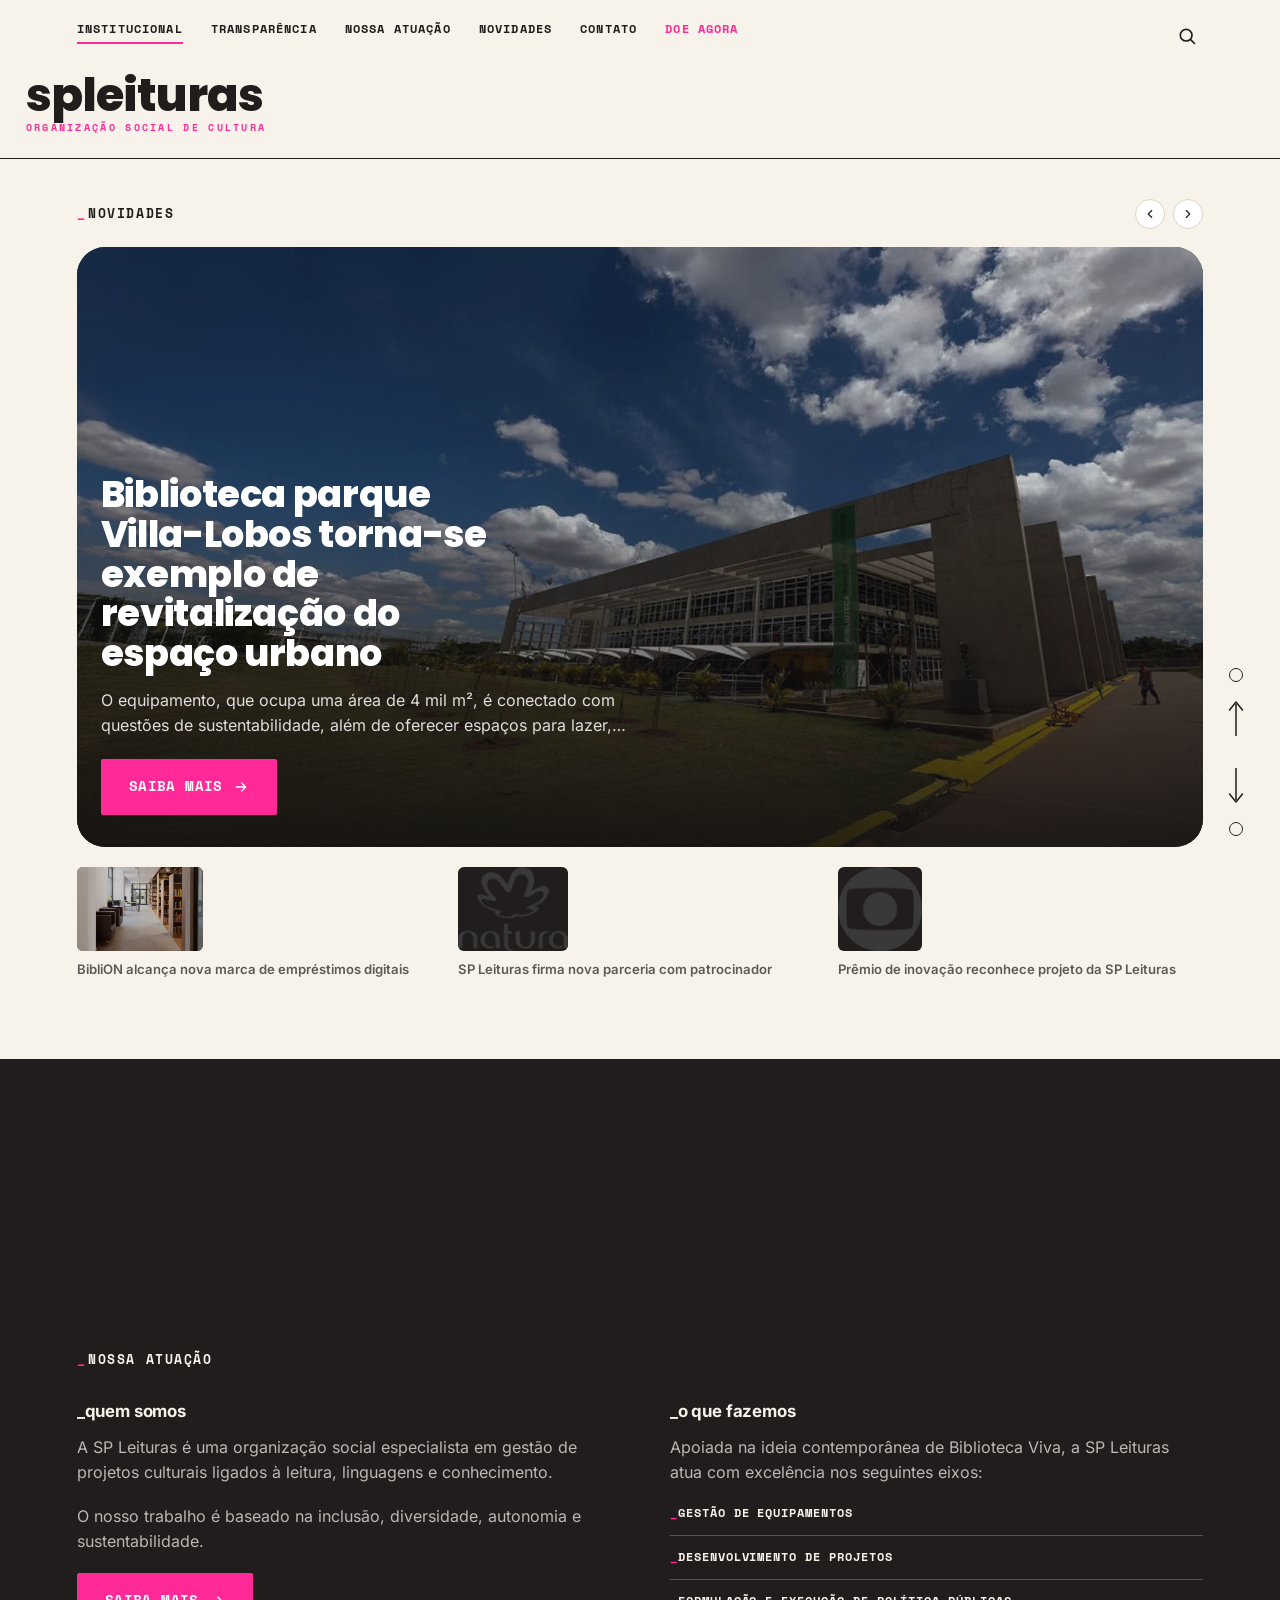
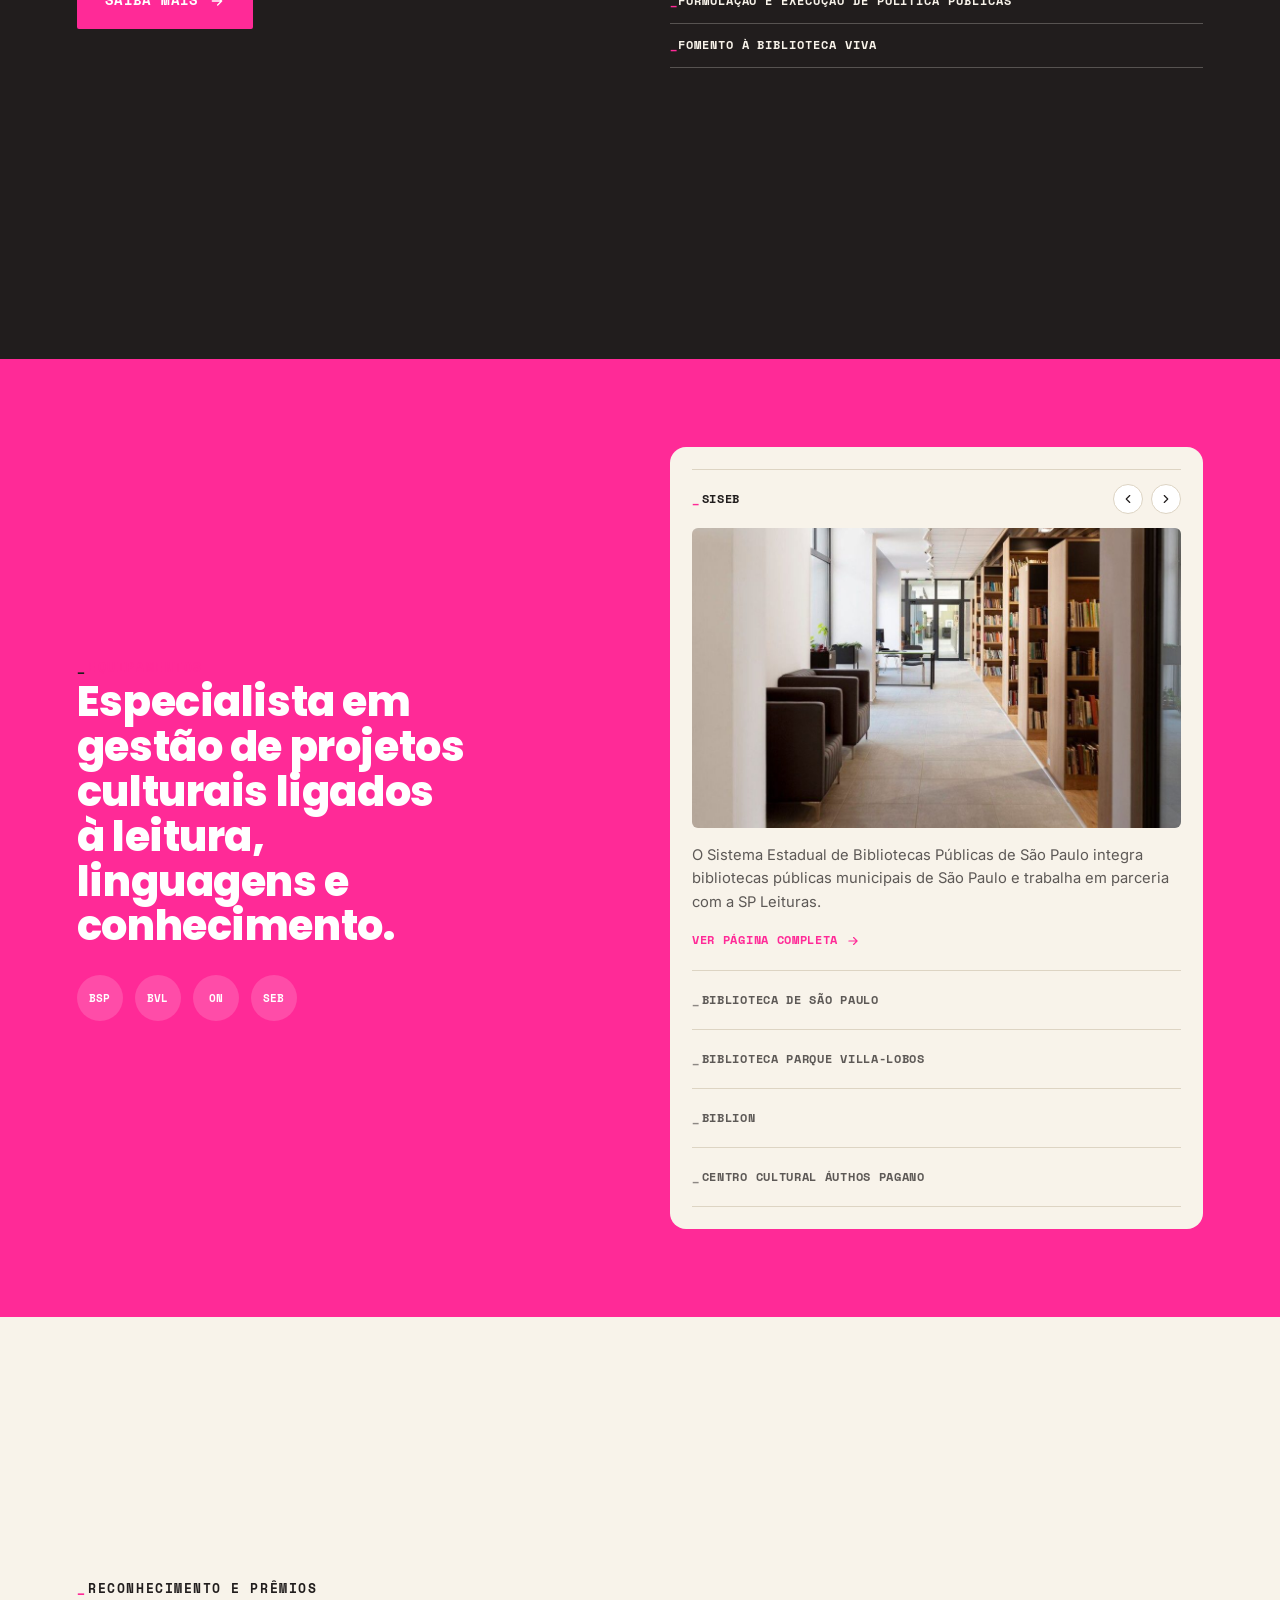
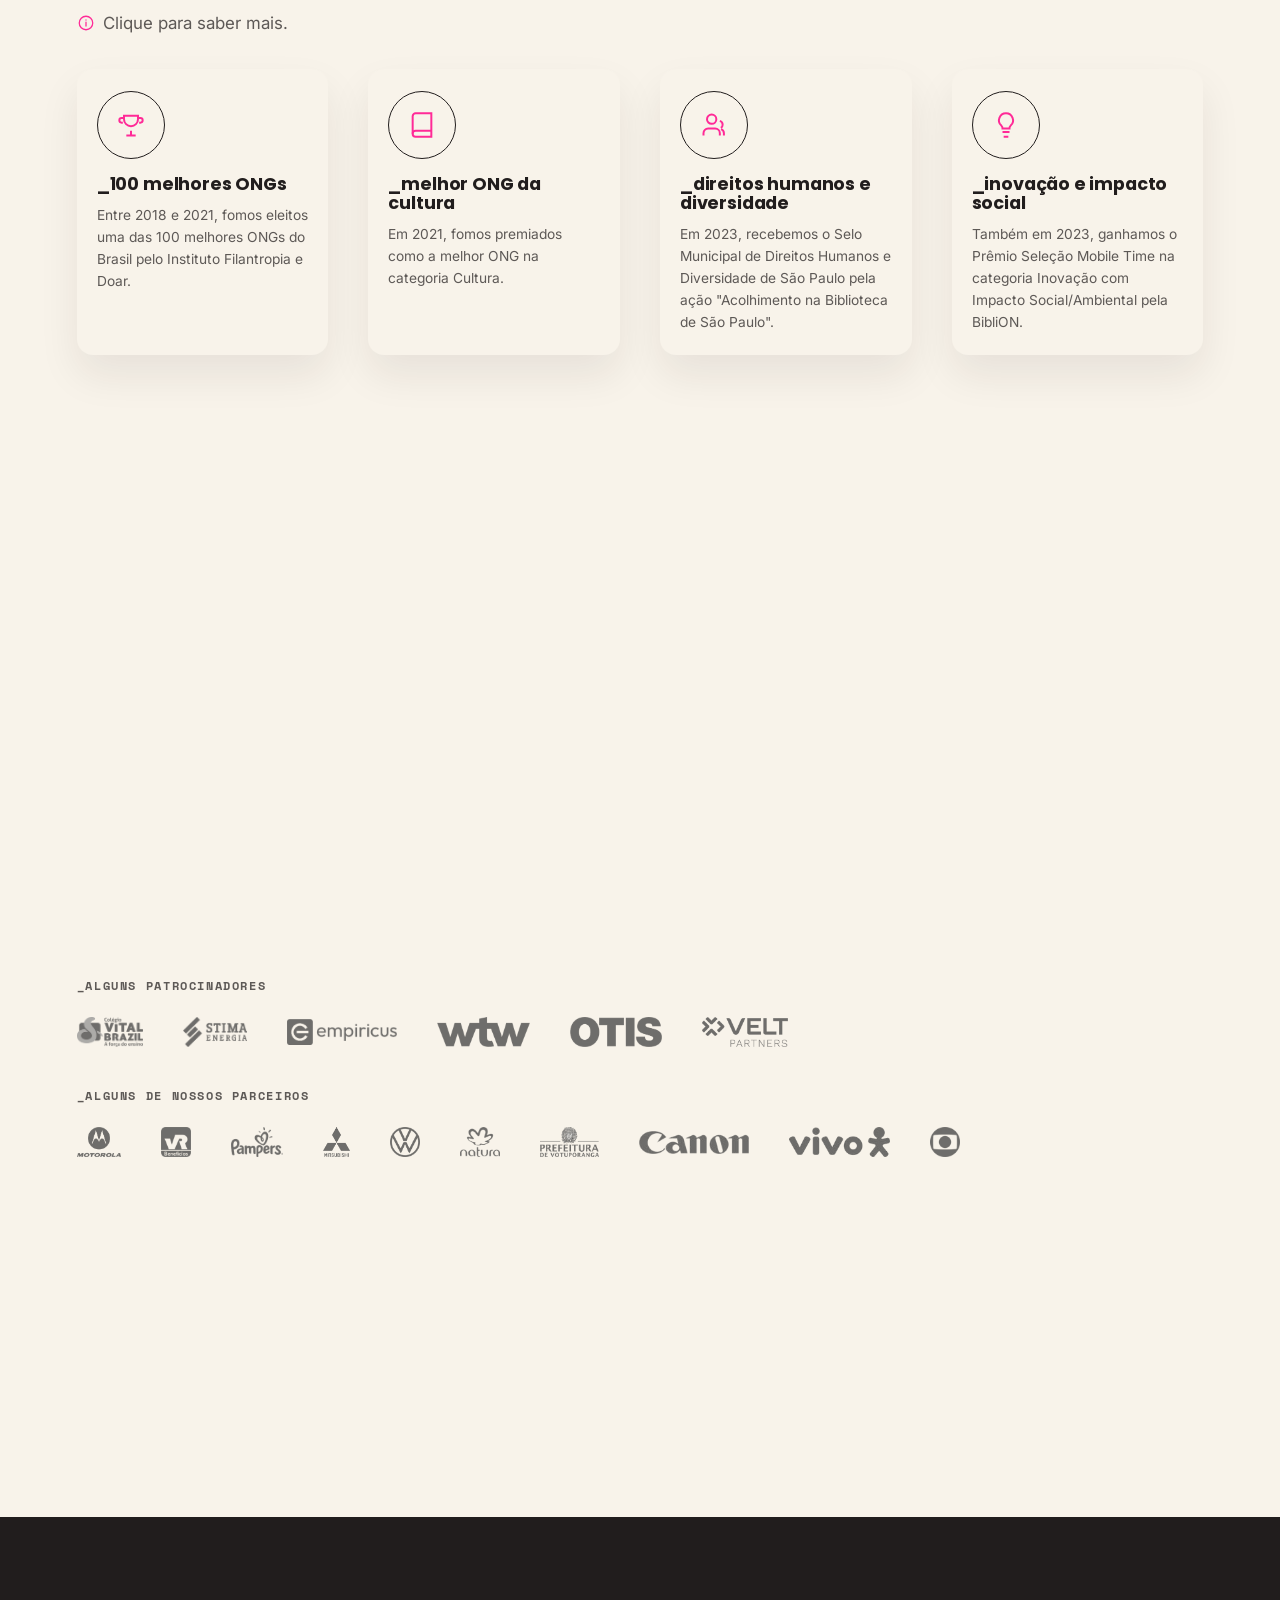
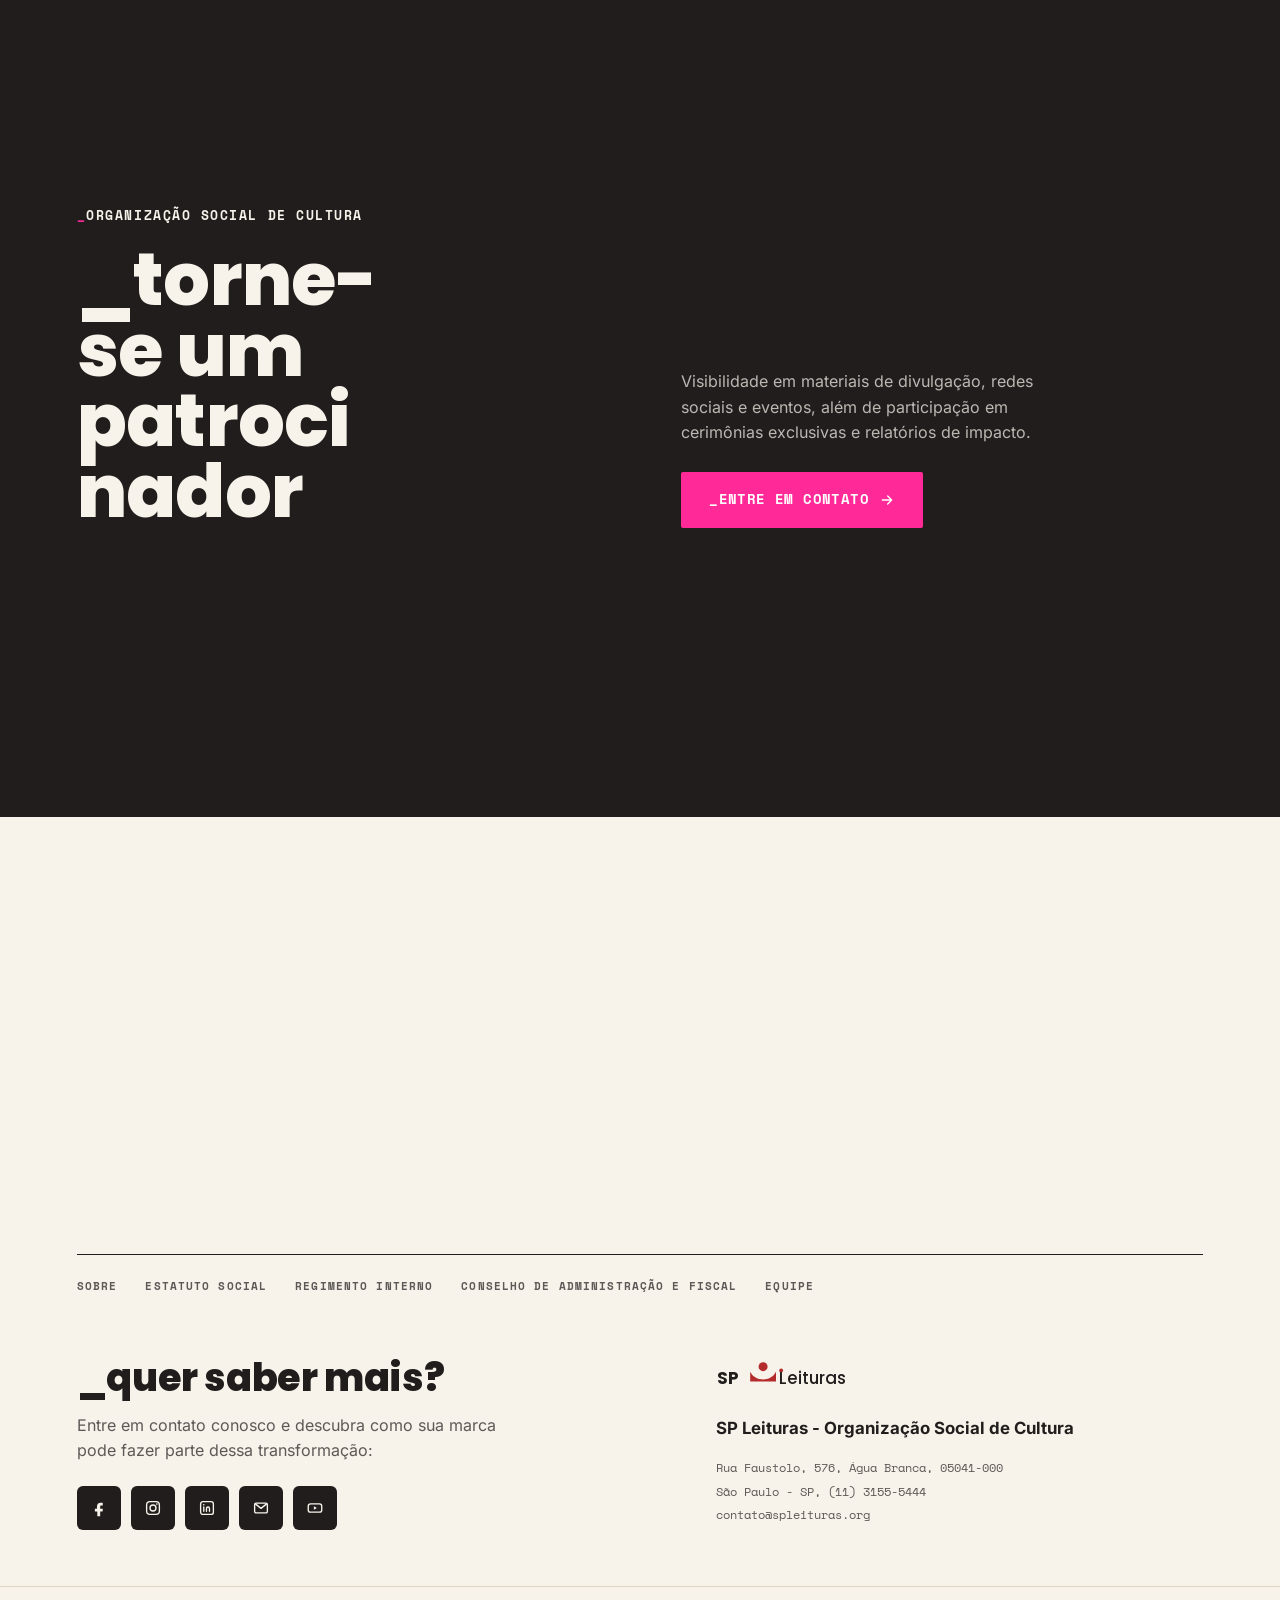
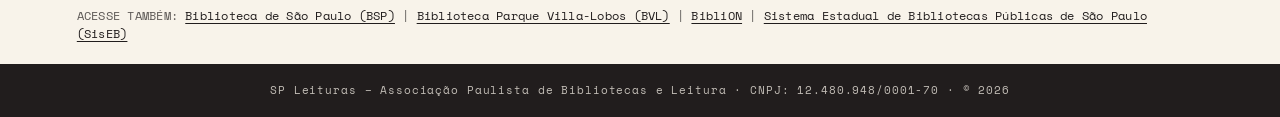
==== commit 6f749e73: "feat(loading, sections, premios, cta) feat(loading, sections, premios, cta): tela de carregamento, f" ====
--- a/index.html
+++ b/index.html
@@ -11,6 +11,14 @@
   <link rel="stylesheet" href="css/style.css" />
 </head>
 <body>
+  <!-- Tela de carregamento: fica visível pelo menos 2s (ver JS), logo
+       piscando (opacidade alternando). Só existe nesta página por
+       enquanto — se quiser em todas as páginas do site, é só pedir
+       que eu replico. -->
+  <div id="siteLoader" class="site-loader" aria-hidden="true">
+    <span class="site-loader__logo">spleituras</span>
+  </div>
+
   <a class="skip-link" href="#conteudo">Pular para o conteúdo</a>
 
   <site-header active="institucional"></site-header>
@@ -198,7 +206,7 @@
             <li class="equip-accordion-item">
               <div class="equip-accordion-item__head">
                 <button type="button" class="equip-accordion-item__trigger" aria-expanded="false">
-                  _biblioteca de são paulo
+                  biblioteca de são paulo
                 </button>
                 <div class="equip-accordion-item__nav">
                   <button type="button" class="equip-accordion-item__nav-btn" data-gallery-nav="prev" aria-label="Foto anterior">
@@ -234,7 +242,7 @@
             <li class="equip-accordion-item">
               <div class="equip-accordion-item__head">
                 <button type="button" class="equip-accordion-item__trigger" aria-expanded="false">
-                  _biblioteca parque villa-lobos
+                  biblioteca parque villa-lobos
                 </button>
                 <div class="equip-accordion-item__nav">
                   <button type="button" class="equip-accordion-item__nav-btn" data-gallery-nav="prev" aria-label="Foto anterior">
@@ -270,7 +278,7 @@
             <li class="equip-accordion-item">
               <div class="equip-accordion-item__head">
                 <button type="button" class="equip-accordion-item__trigger" aria-expanded="false">
-                  _biblion
+                  biblion
                 </button>
                 <div class="equip-accordion-item__nav">
                   <button type="button" class="equip-accordion-item__nav-btn" data-gallery-nav="prev" aria-label="Foto anterior">
@@ -306,7 +314,7 @@
             <li class="equip-accordion-item">
               <div class="equip-accordion-item__head">
                 <button type="button" class="equip-accordion-item__trigger" aria-expanded="false">
-                  _centro cultural áuthos pagano
+                  centro cultural áuthos pagano
                 </button>
                 <div class="equip-accordion-item__nav">
                   <button type="button" class="equip-accordion-item__nav-btn" data-gallery-nav="prev" aria-label="Foto anterior">
@@ -357,6 +365,9 @@
       </div>
       <div class="premios-grid">
         <div class="premio-card" data-bg-image="assets/images/hero-biblioteca-villa-lobos.jpg" role="button" tabindex="0" aria-pressed="false">
+          <span class="premio-card__close" aria-hidden="true">
+            <svg width="16" height="16" viewBox="0 0 24 24" fill="none"><line x1="5" y1="5" x2="19" y2="19" stroke="currentColor" stroke-width="2" stroke-linecap="round"/><line x1="19" y1="5" x2="5" y2="19" stroke="currentColor" stroke-width="2" stroke-linecap="round"/></svg>
+          </span>
           <div class="premio-card__icon" aria-hidden="true">
             <svg width="28" height="28" viewBox="0 0 24 24" fill="none"><path d="M8 21h8M12 17v4M6 4h12v3a6 6 0 0 1-12 0V4Z" stroke="currentColor" stroke-width="1.7"/><path d="M6 6H4a2 2 0 0 0 0 4h1M18 6h2a2 2 0 0 1 0 4h-1" stroke="currentColor" stroke-width="1.7"/></svg>
           </div>
@@ -382,6 +393,9 @@
         </div>
 
         <div class="premio-card" data-bg-image="assets/images/equipamentos-biblioteca-interior.jpg" role="button" tabindex="0" aria-pressed="false">
+          <span class="premio-card__close" aria-hidden="true">
+            <svg width="16" height="16" viewBox="0 0 24 24" fill="none"><line x1="5" y1="5" x2="19" y2="19" stroke="currentColor" stroke-width="2" stroke-linecap="round"/><line x1="19" y1="5" x2="5" y2="19" stroke="currentColor" stroke-width="2" stroke-linecap="round"/></svg>
+          </span>
           <div class="premio-card__icon" aria-hidden="true">
             <svg width="28" height="28" viewBox="0 0 24 24" fill="none"><path d="M4 19.5A2.5 2.5 0 0 1 6.5 17H20" stroke="currentColor" stroke-width="1.7"/><path d="M6.5 2H20v20H6.5A2.5 2.5 0 0 1 4 19.5v-15A2.5 2.5 0 0 1 6.5 2Z" stroke="currentColor" stroke-width="1.7"/></svg>
           </div>
@@ -407,6 +421,9 @@
         </div>
 
         <div class="premio-card" data-bg-image="assets/images/logo-natura.webp" role="button" tabindex="0" aria-pressed="false">
+          <span class="premio-card__close" aria-hidden="true">
+            <svg width="16" height="16" viewBox="0 0 24 24" fill="none"><line x1="5" y1="5" x2="19" y2="19" stroke="currentColor" stroke-width="2" stroke-linecap="round"/><line x1="19" y1="5" x2="5" y2="19" stroke="currentColor" stroke-width="2" stroke-linecap="round"/></svg>
+          </span>
           <div class="premio-card__icon" aria-hidden="true">
             <svg width="28" height="28" viewBox="0 0 24 24" fill="none"><path d="M17 21v-2a4 4 0 0 0-4-4H7a4 4 0 0 0-4 4v2" stroke="currentColor" stroke-width="1.7"/><circle cx="10" cy="7" r="4" stroke="currentColor" stroke-width="1.7"/><path d="M17 8.5c1.4.4 2.4 1.7 2.4 3.2 0 1.2-.6 2.2-1.5 2.8M20.5 21v-2a3.8 3.8 0 0 0-2.4-3.5" stroke="currentColor" stroke-width="1.7"/></svg>
           </div>
@@ -432,6 +449,9 @@
         </div>
 
         <div class="premio-card" data-bg-image="assets/images/logo-globo.webp" role="button" tabindex="0" aria-pressed="false">
+          <span class="premio-card__close" aria-hidden="true">
+            <svg width="16" height="16" viewBox="0 0 24 24" fill="none"><line x1="5" y1="5" x2="19" y2="19" stroke="currentColor" stroke-width="2" stroke-linecap="round"/><line x1="19" y1="5" x2="5" y2="19" stroke="currentColor" stroke-width="2" stroke-linecap="round"/></svg>
+          </span>
           <div class="premio-card__icon" aria-hidden="true">
             <svg width="28" height="28" viewBox="0 0 24 24" fill="none"><path d="M9 18h6M10 22h4M12 2a6 6 0 0 0-4 10.5c.6.6 1 1.3 1 2.1V15h6v-.4c0-.8.4-1.5 1-2.1A6 6 0 0 0 12 2Z" stroke="currentColor" stroke-width="1.7"/></svg>
           </div>
@@ -512,6 +532,15 @@
 
   <site-footer class="snap-section"></site-footer>
 
+  <!-- Botão de subir uma seção — só desktop (ver CSS .section-nav--prev) -->
+  <button type="button" id="sectionNavPrev" class="section-nav section-nav--prev" aria-label="Ir para a seção anterior">
+    <svg class="section-nav__arrow" width="16" height="46" viewBox="0 0 16 46" fill="none" aria-hidden="true">
+      <line x1="8" y1="0" x2="8" y2="32" stroke="currentColor" stroke-width="1.5" />
+      <path d="M1.5 26L8 34L14.5 26" stroke="currentColor" stroke-width="1.5" stroke-linecap="round" stroke-linejoin="round" />
+    </svg>
+    <span class="section-nav__dot" aria-hidden="true"></span>
+  </button>
+
   <button type="button" id="sectionNav" class="section-nav" aria-label="Ir para a próxima seção">
     <svg class="section-nav__arrow" width="16" height="46" viewBox="0 0 16 46" fill="none" aria-hidden="true">
       <line x1="8" y1="0" x2="8" y2="32" stroke="currentColor" stroke-width="1.5" />
--- a/css/style.css
+++ b/css/style.css
@@ -211,6 +211,62 @@
   }
 }
 
+/* ---- Tela de carregamento ---- */
+.site-loader {
+  position: fixed;
+  inset: 0;
+  z-index: 500;
+  display: flex;
+  align-items: center;
+  justify-content: center;
+  background: var(--color-bg);
+  transition: opacity 0.4s ease, visibility 0s linear 0.4s;
+}
+
+.site-loader.is-hidden {
+  opacity: 0;
+  visibility: hidden;
+  pointer-events: none;
+}
+
+.site-loader__logo {
+  font-family: var(--font-display);
+  font-weight: 800;
+  font-size: clamp(1.8rem, 6vw, 2.9rem);
+  letter-spacing: -0.02em;
+  color: var(--color-ink);
+  animation: site-loader-blink 1.1s ease-in-out infinite;
+}
+
+@keyframes site-loader-blink {
+  0%,
+  100% {
+    opacity: 1;
+  }
+  50% {
+    opacity: 0.15;
+  }
+}
+
+/* Trava o scroll enquanto a tela de carregamento está visível */
+html.has-loader {
+  overflow: hidden;
+}
+
+/* ---- Fade-in sequencial dos elementos de cada seção ----
+   .fade-item recebe transition-delay individual via JS (site-interactions.js),
+   pra cada elemento aparecer um de cada vez, não todos juntos. */
+.fade-item {
+  opacity: 0;
+  transform: translateY(16px);
+  transition: opacity 0.5s ease, transform 0.5s ease;
+}
+
+.snap-section.is-visible .fade-item {
+  opacity: 1;
+  transform: translateY(0);
+}
+
 /* ---- Layout helpers ---- */
 .container {
   width: 100%;
@@ -351,6 +407,7 @@
   font-weight: 700;
   font-size: 0.85rem;
   letter-spacing: 0.03em;
+  text-transform: uppercase;
   border: 2px solid transparent;
   transition: transform 0.15s ease, background 0.15s ease, color 0.15s ease,
     border-color 0.15s ease;
@@ -693,6 +750,110 @@
   pointer-events: auto;
 }
 
+/* ---- Busca off-canvas ----
+   Painel deslizando do TOPO, por cima de tudo, com overlay
+   escurecido atrás — mesmo padrão visual do drawer, mas SEM a media
+   query que esconde no desktop: funciona em qualquer largura de tela
+   (é isso que diferencia do menu, que é mobile-only). */
+.site-header__search-overlay {
+  position: fixed;
+  inset: 0;
+  z-index: 190;
+  background: rgba(33, 29, 29, 0.4);
+  opacity: 0;
+  pointer-events: none;
+  transition: opacity 0.28s ease;
+}
+
+.site-header.is-search-open .site-header__search-overlay {
+  opacity: 1;
+  pointer-events: auto;
+}
+
+.site-header__search-panel {
+  position: fixed;
+  top: 0;
+  left: 0;
+  right: 0;
+  z-index: 200;
+  display: flex;
+  align-items: center;
+  gap: 16px;
+  background: var(--color-bg);
+  padding: 20px clamp(20px, 6vw, 90px);
+  box-shadow: 0 8px 24px rgba(33, 29, 29, 0.18);
+  transform: translateY(-100%);
+  visibility: hidden;
+  transition: transform 0.28s ease, visibility 0s linear 0.28s;
+}
+
+.site-header.is-search-open .site-header__search-panel {
+  transform: translateY(0);
+  visibility: visible;
+  transition: transform 0.28s ease;
+}
+
+.site-header__search-form {
+  flex: 1;
+  display: flex;
+  align-items: center;
+  gap: 12px;
+  background: var(--color-bg-soft);
+  border-radius: var(--radius-sm);
+  padding: 12px 18px;
+}
+
+.site-header__search-icon {
+  color: var(--color-ink-50);
+  flex-shrink: 0;
+}
+
+.site-header__search-input {
+  flex: 1;
+  min-width: 0;
+  border: none;
+  background: none;
+  font-family: var(--font-body);
+  font-size: 1rem;
+  color: var(--color-ink);
+}
+
+.site-header__search-input::placeholder {
+  color: var(--color-ink-50);
+}
+
+.site-header__search-input:focus-visible {
+  outline: none;
+}
+
+.site-header__search-submit {
+  flex-shrink: 0;
+  background: var(--color-pink);
+  color: #fff;
+  border: none;
+  padding: 10px 18px;
+  border-radius: 2px;
+  font-family: var(--font-mono);
+  font-weight: 700;
+  font-size: 0.78rem;
+  text-transform: uppercase;
+  letter-spacing: 0.04em;
+  cursor: pointer;
+  transition: background 0.15s ease;
+}
+
+.site-header__search-submit:hover {
+  background: var(--color-pink-dark);
+}
+
+.site-header__search-close {
+  flex-shrink: 0;
+  background: none;
+  border: none;
+  padding: 8px;
+  color: var(--color-ink);
+}
+
 /* ==========================================================================
    Footer (site-footer)
    ========================================================================== */
@@ -1340,6 +1501,29 @@
   z-index: 1;
 }
 
+/* Quando algum card de prêmio está ativo (fundo em foto visível), o
+   título+descrição da seção também ganha uma "caixa" — mesmo
+   tratamento visual dos próprios cards — pra continuar legível sobre
+   a foto. */
+.premios-section.has-active .section-title-row {
+  background: var(--color-bg);
+  border-radius: var(--radius-md);
+  box-shadow: var(--shadow-card);
+  padding: 20px 24px;
+  margin-bottom: 32px;
+  transition: background-color 0.25s ease, box-shadow 0.25s ease,
+    width 0.25s ease;
+}
+
+/* Desktop only: sem isso, a caixa ocupa a largura toda da seção — o
+   pedido foi ela ter o mesmo tamanho de um .premio-card (1 coluna do
+   grid de 4, gap de 40px). */
+@media (min-width: 720px) {
+  .premios-section.has-active .section-title-row {
+    width: calc((100% - 3 * 40px) / 4);
+  }
+}
+
 .premios-grid {
   display: grid;
   /* Gap maior que o padrão do site: dá espaço suficiente pro blur de
@@ -1377,6 +1561,27 @@
 .premio-card:focus-visible {
   outline: 3px solid var(--color-pink);
   outline-offset: 3px;
+}
+
+/* X no canto superior direito — só decorativo, sinaliza que dá pra
+   fechar o card. O clique nele já borbulha pro card (role="button"),
+   que já fecha ao ser clicado em qualquer lugar — não tem handler
+   próprio nem interfere no fechamento padrão. */
+.premio-card__close {
+  position: absolute;
+  top: 16px;
+  right: 16px;
+  display: none;
+  align-items: center;
+  justify-content: center;
+  width: 28px;
+  height: 28px;
+  border-radius: 50%;
+  color: var(--color-ink-70);
+}
+
+.premio-card.is-active .premio-card__close {
+  display: flex;
 }
 
 .premio-card__icon {
@@ -1570,8 +1775,8 @@
 }
 
 .cta-dark h2 {
-  font-size: clamp(2.4rem, 8vw, 4rem);
-  line-height: 0.98;
+  font-size: clamp(2.8rem, 9vw, 4.6rem);
+  line-height: 0.96;
 }
 
 .cta-dark .eyebrow {
@@ -2384,6 +2589,33 @@
   }
 }
 
+/* ---- Botão de subir uma seção — desktop only, conforme pedido.
+   Empilhado acima do botão de descer (64px + 84px de altura + 16px
+   de respiro = 164px do fundo). Reaproveita a mesma seta/bolinha,
+   só invertida (seta pra cima, bolinha acima dela). ---- */
+.section-nav--prev {
+  bottom: 164px;
+}
+
+.section-nav--prev .section-nav__arrow {
+  order: 2;
+  transform: rotate(180deg);
+}
+
+.section-nav--prev .section-nav__dot {
+  order: 1;
+}
+
+.section-nav--prev:hover .section-nav__arrow {
+  transform: rotate(180deg) translateY(-10px);
+}
+
+@media (max-width: 719px) {
+  .section-nav--prev {
+    display: none;
+  }
+}
+
 .section-nav__arrow {
   order: 1;
   display: block;
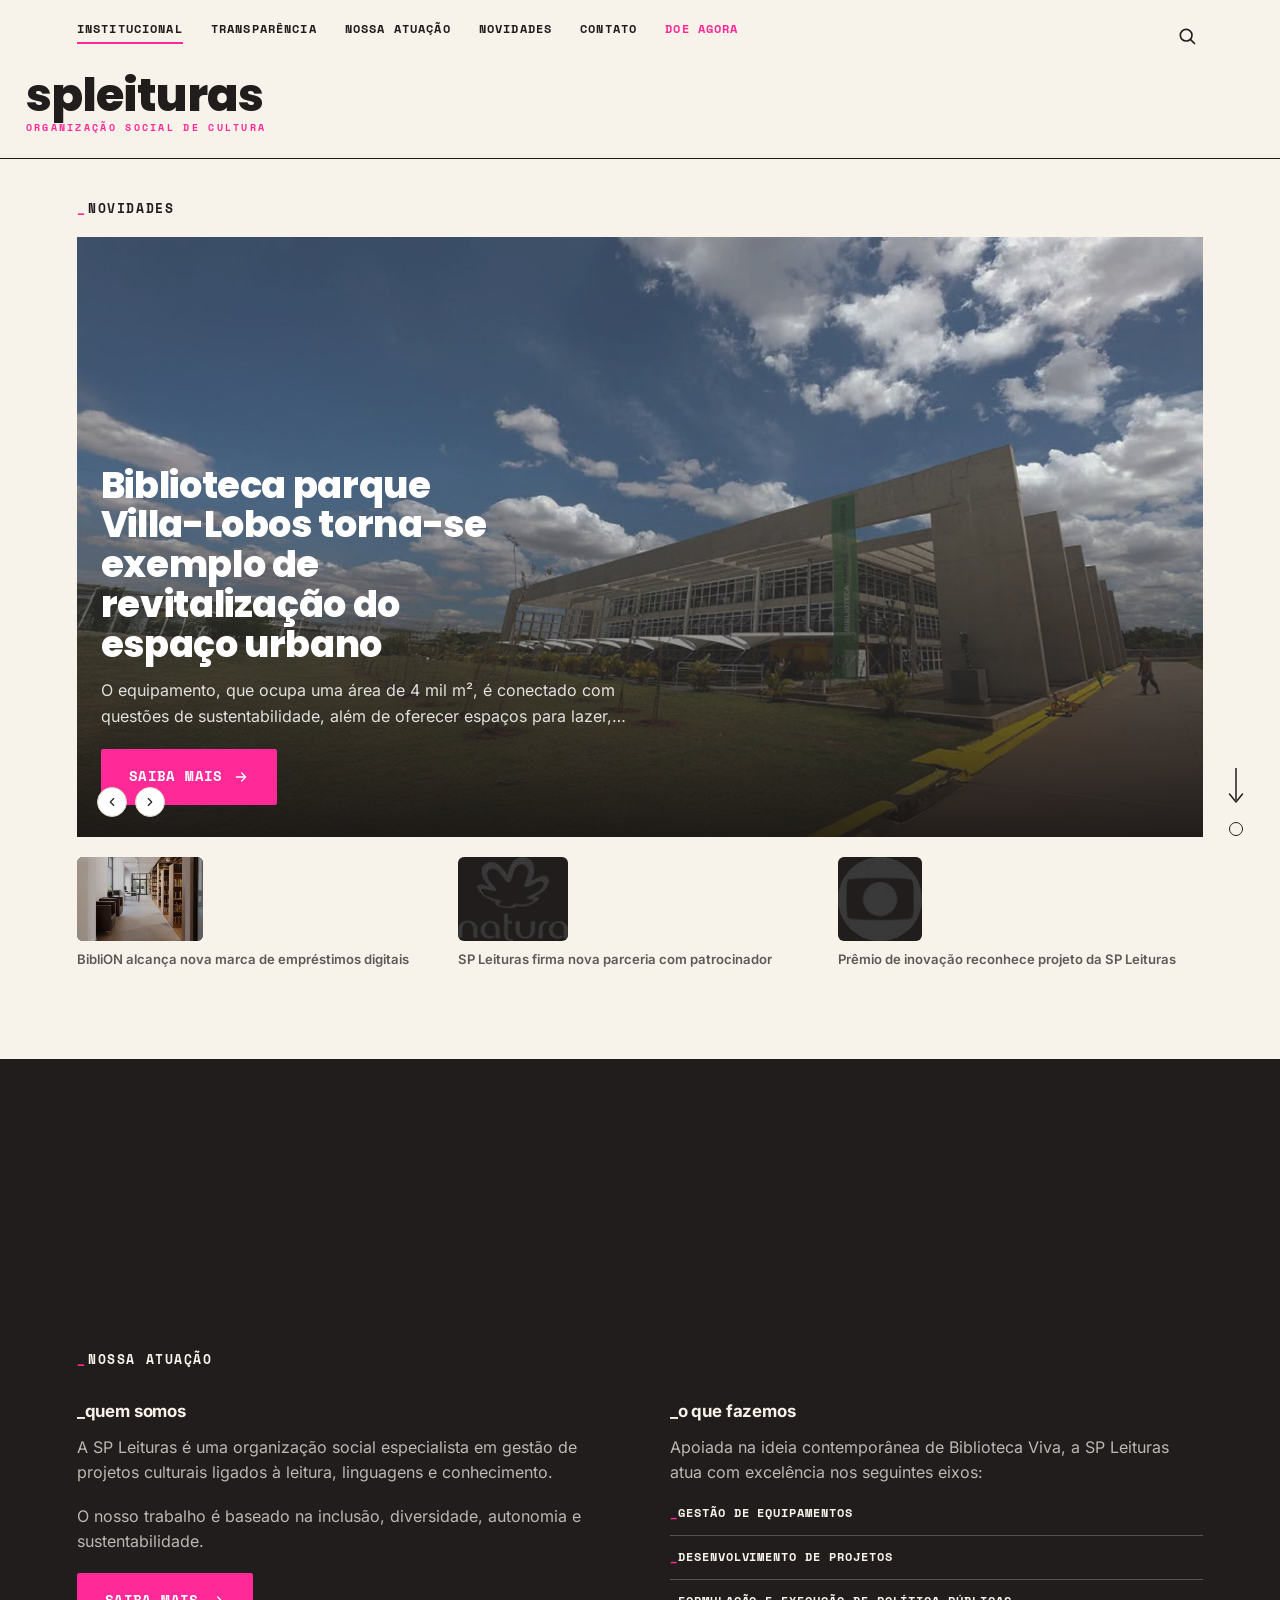
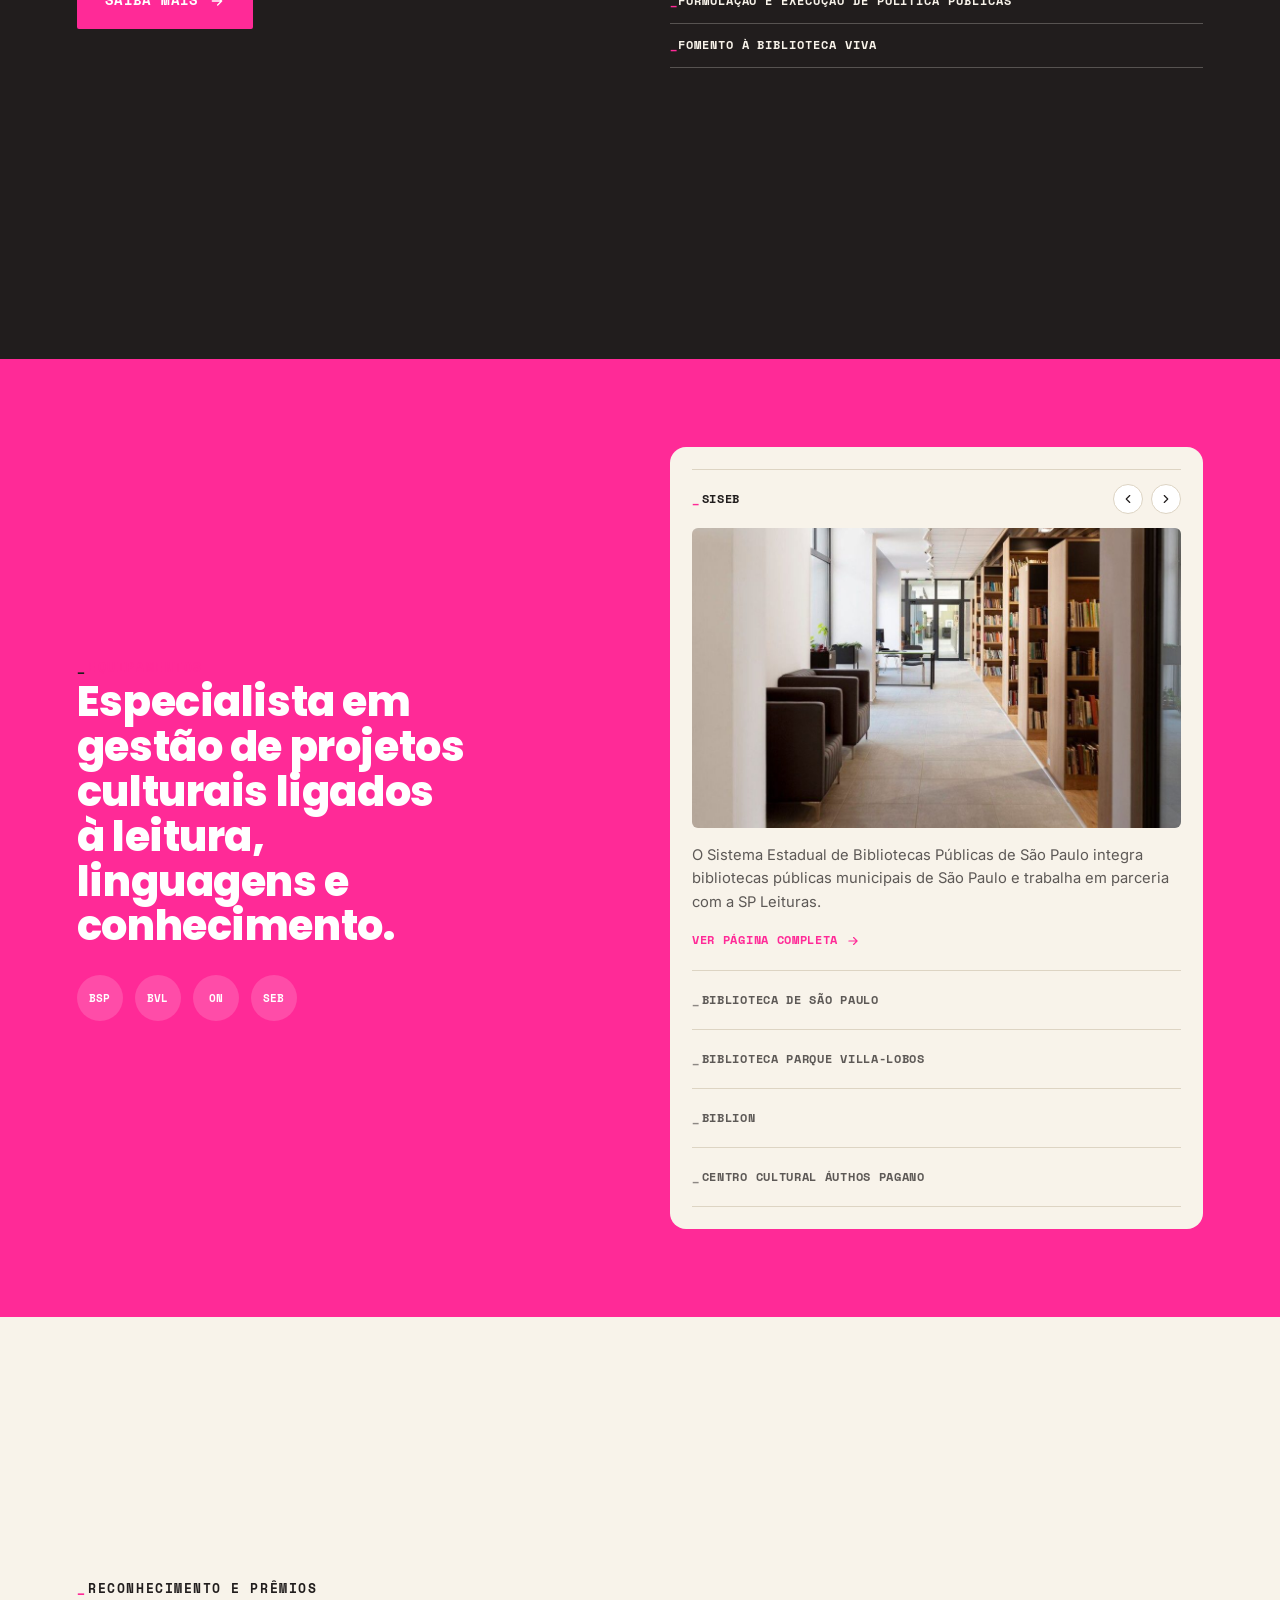
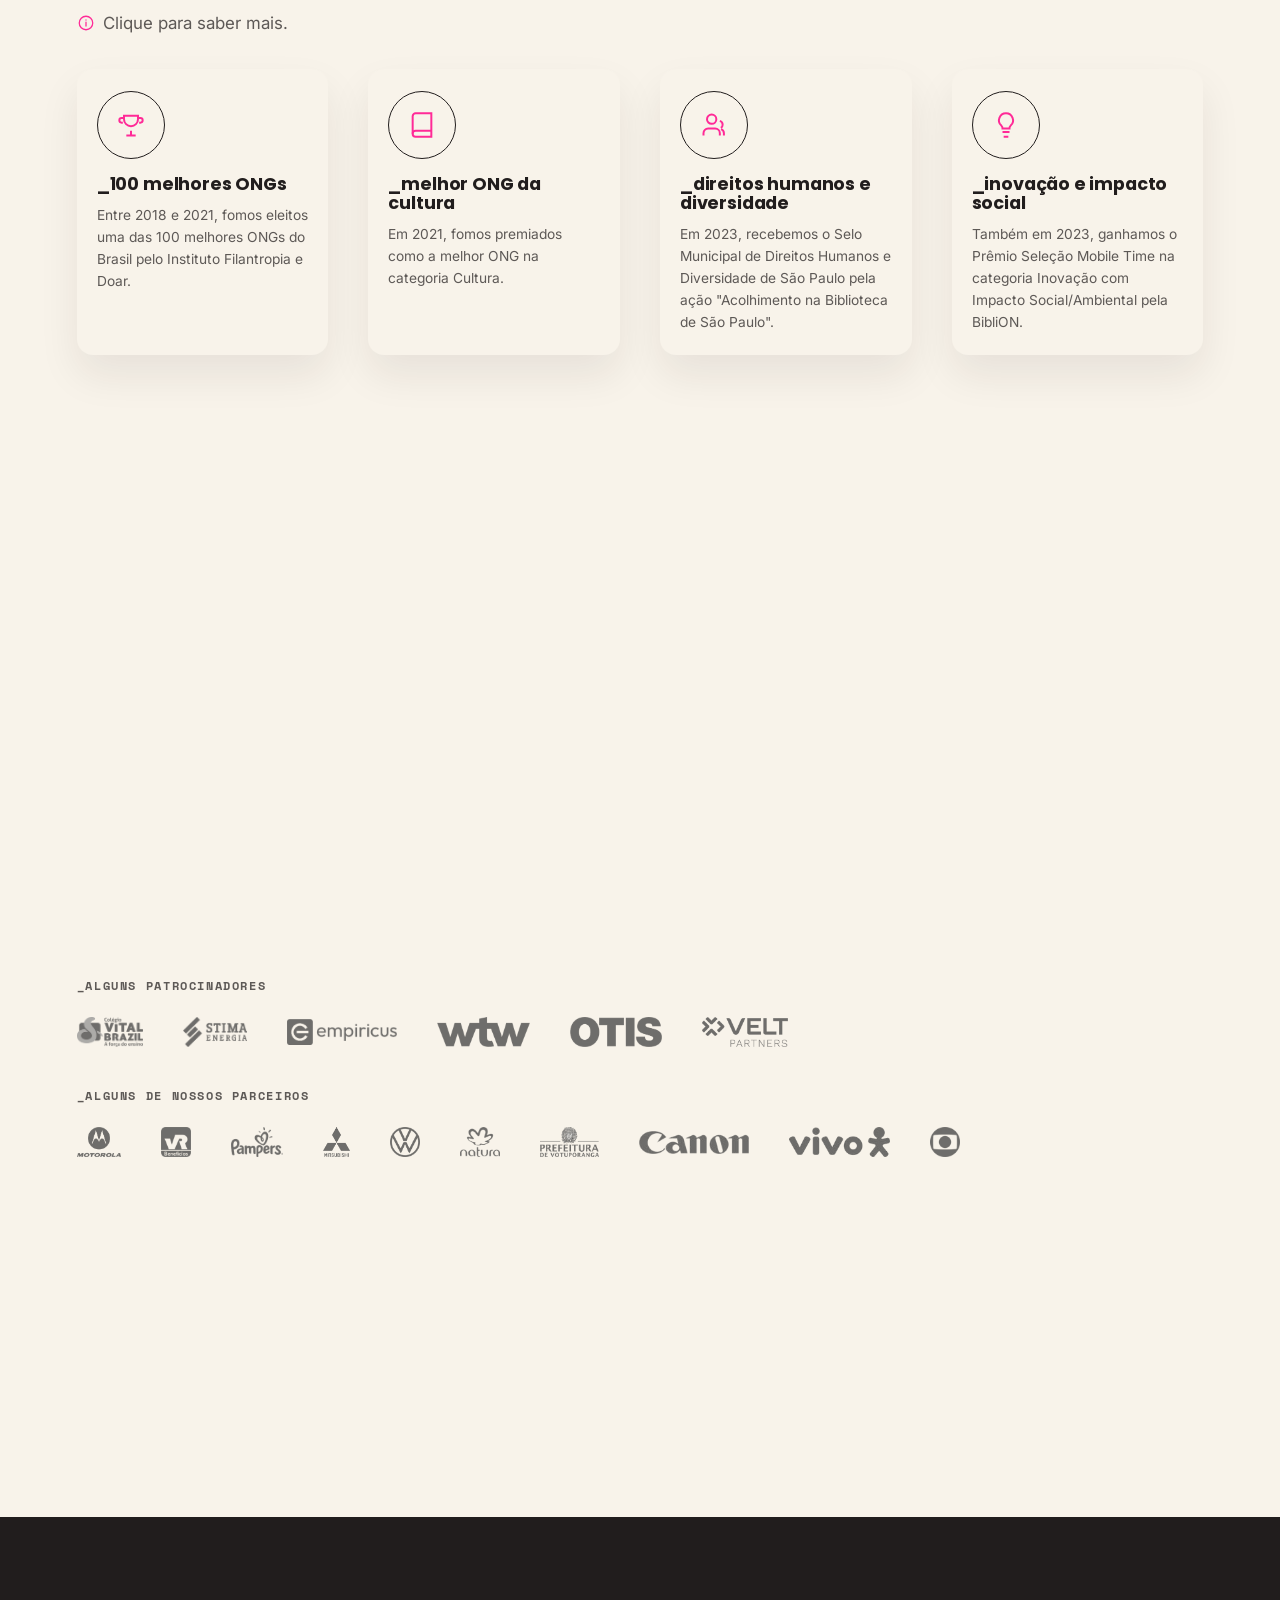
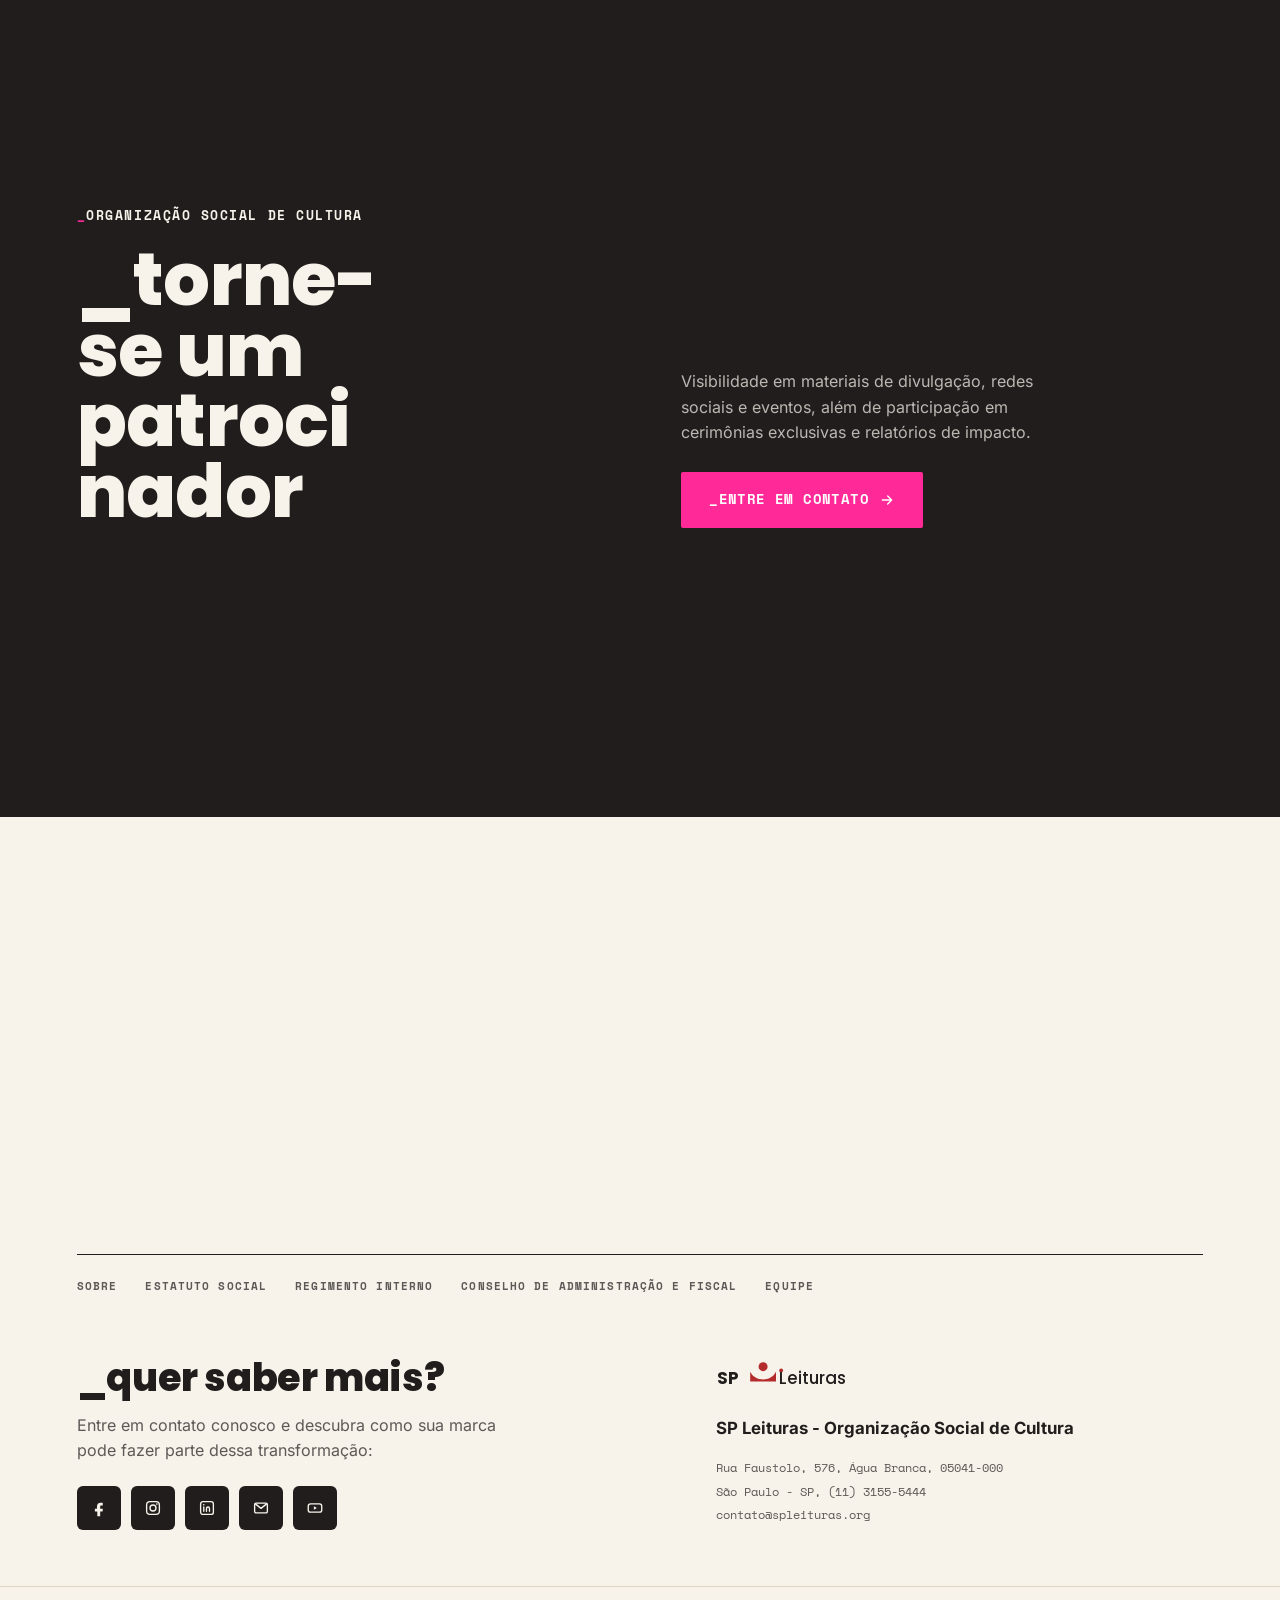
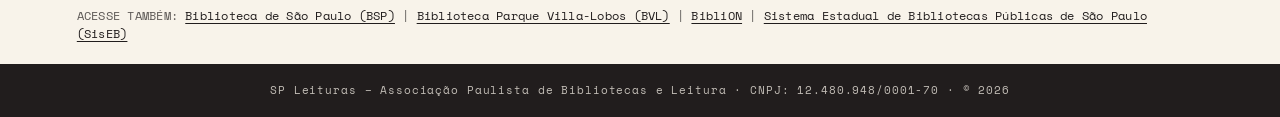
==== commit b8a2ea73: "gatilho do header + paginação bidirecional + reposicionamento das setas do hero fix(header, hero): g" ====
--- a/index.html
+++ b/index.html
@@ -28,14 +28,6 @@
     <section class="hero container snap-section">
       <div class="hero__eyebrow-row">
         <a href="novidades.html" class="eyebrow">novidades</a>
-        <div class="hero__nav">
-          <button type="button" class="hero__nav-btn" data-gallery-nav="prev" aria-label="Banner anterior">
-            <svg width="14" height="14" viewBox="0 0 24 24" fill="none"><path d="M15 6l-6 6 6 6" stroke="currentColor" stroke-width="2" stroke-linecap="round" stroke-linejoin="round"/></svg>
-          </button>
-          <button type="button" class="hero__nav-btn" data-gallery-nav="next" aria-label="Próximo banner">
-            <svg width="14" height="14" viewBox="0 0 24 24" fill="none"><path d="M9 6l6 6-6 6" stroke="currentColor" stroke-width="2" stroke-linecap="round" stroke-linejoin="round"/></svg>
-          </button>
-        </div>
       </div>
 
       <!-- Fonte de dados dos banners do carrossel — HTML puro (sem JSON
@@ -67,27 +59,42 @@
         </div>
       </div>
 
-      <a class="hero__card" href="novidade-detalhe.html">
-        <img
-          src="assets/images/hero-biblioteca-villa-lobos.jpg"
-          alt="Fachada da Biblioteca Parque Villa-Lobos, prédio moderno cercado de gramado"
-          width="1600"
-          height="900"
-          data-hero-image
-        />
-        <div class="hero__card-body">
-          <h2 data-hero-title>Biblioteca parque Villa-Lobos torna-se exemplo de revitalização do espaço urbano</h2>
-          <p data-hero-text>
-            O equipamento, que ocupa uma área de 4 mil m², é conectado com questões de
-            sustentabilidade, além de oferecer espaços para lazer, trabalho e estudo. Atingiu
-            recentemente a marca de 2 milhões de usuários atendidos.
-          </p>
-          <span class="btn btn--pink">
-            saiba mais
-            <svg class="btn__arrow" width="16" height="16" viewBox="0 0 24 24" fill="none" aria-hidden="true"><path d="M5 12h14M13 6l6 6-6 6" stroke="currentColor" stroke-width="2" stroke-linecap="round" stroke-linejoin="round"/></svg>
-          </span>
-        </div>
-      </a>
+      <!-- .hero__stage: wrapper posicionado (position:relative) só pra
+           poder sobrepor as setas de paginação em cima da foto — elas
+           não podem ficar dentro do .hero__card porque ele é um <a>
+           (não dá pra ter <button> dentro de link). -->
+      <div class="hero__stage">
+        <a class="hero__card" href="novidade-detalhe.html">
+          <img
+            src="assets/images/hero-biblioteca-villa-lobos.jpg"
+            alt="Fachada da Biblioteca Parque Villa-Lobos, prédio moderno cercado de gramado"
+            width="1600"
+            height="900"
+            data-hero-image
+          />
+          <div class="hero__card-body">
+            <h2 data-hero-title>Biblioteca parque Villa-Lobos torna-se exemplo de revitalização do espaço urbano</h2>
+            <p data-hero-text>
+              O equipamento, que ocupa uma área de 4 mil m², é conectado com questões de
+              sustentabilidade, além de oferecer espaços para lazer, trabalho e estudo. Atingiu
+              recentemente a marca de 2 milhões de usuários atendidos.
+            </p>
+            <span class="btn btn--pink">
+              saiba mais
+              <svg class="btn__arrow" width="16" height="16" viewBox="0 0 24 24" fill="none" aria-hidden="true"><path d="M5 12h14M13 6l6 6-6 6" stroke="currentColor" stroke-width="2" stroke-linecap="round" stroke-linejoin="round"/></svg>
+            </span>
+          </div>
+        </a>
+
+        <div class="hero__nav">
+          <button type="button" class="hero__nav-btn" data-gallery-nav="prev" aria-label="Banner anterior">
+            <svg width="14" height="14" viewBox="0 0 24 24" fill="none"><path d="M15 6l-6 6 6 6" stroke="currentColor" stroke-width="2" stroke-linecap="round" stroke-linejoin="round"/></svg>
+          </button>
+          <button type="button" class="hero__nav-btn" data-gallery-nav="next" aria-label="Próximo banner">
+            <svg width="14" height="14" viewBox="0 0 24 24" fill="none"><path d="M9 6l6 6-6 6" stroke="currentColor" stroke-width="2" stroke-linecap="round" stroke-linejoin="round"/></svg>
+          </button>
+        </div>
+      </div>
 
       <!-- Pré-visualização dos próximos banners: 3 posições fixas no
            HTML, JS preenche com os próximos da fila (com wraparound).
--- a/css/style.css
+++ b/css/style.css
@@ -1039,7 +1039,17 @@
   margin-bottom: 18px;
 }
 
+/* Wrapper posicionado só pra poder sobrepor .hero__nav em cima da
+   foto do card (as setas não podem morar dentro do <a> do card). */
+.hero__stage {
+  position: relative;
+}
+
 .hero__nav {
+  position: absolute;
+  left: 20px;
+  bottom: 20px;
+  z-index: 5;
   display: flex;
   gap: 8px;
 }
@@ -2595,6 +2605,15 @@
    só invertida (seta pra cima, bolinha acima dela). ---- */
 .section-nav--prev {
   bottom: 164px;
+  opacity: 1;
+  pointer-events: auto;
+}
+
+/* Escondido enquanto o usuário está na primeira seção (hero) — não
+   faz sentido "voltar" quando já se está no topo. */
+.section-nav--prev.is-first-section {
+  opacity: 0;
+  pointer-events: none;
 }
 
 .section-nav--prev .section-nav__arrow {
@@ -2604,10 +2623,6 @@
 
 .section-nav--prev .section-nav__dot {
   order: 1;
-}
-
-.section-nav--prev:hover .section-nav__arrow {
-  transform: rotate(180deg) translateY(-10px);
 }
 
 @media (max-width: 719px) {
@@ -2641,6 +2656,14 @@
   background: currentColor;
 }
 
+/* Precisa vir DEPOIS de .section-nav:hover acima — mesma
+   especificidade (0,3,0) nas duas, então quem vier por último no
+   arquivo vale. Sem isso, a rotação se perde no hover e a seta volta
+   a apontar pra baixo (orientação original do SVG). */
+.section-nav--prev:hover .section-nav__arrow {
+  transform: rotate(180deg) translateY(-10px);
+}
+
 /* Contraste automático: quando a seção atrás do botão usa o mesmo
    --color-ink como fundo (ex.: .cta-dark), troca para uma cor da
    paleta com contraste — controlado via JS em site-interactions.js. */
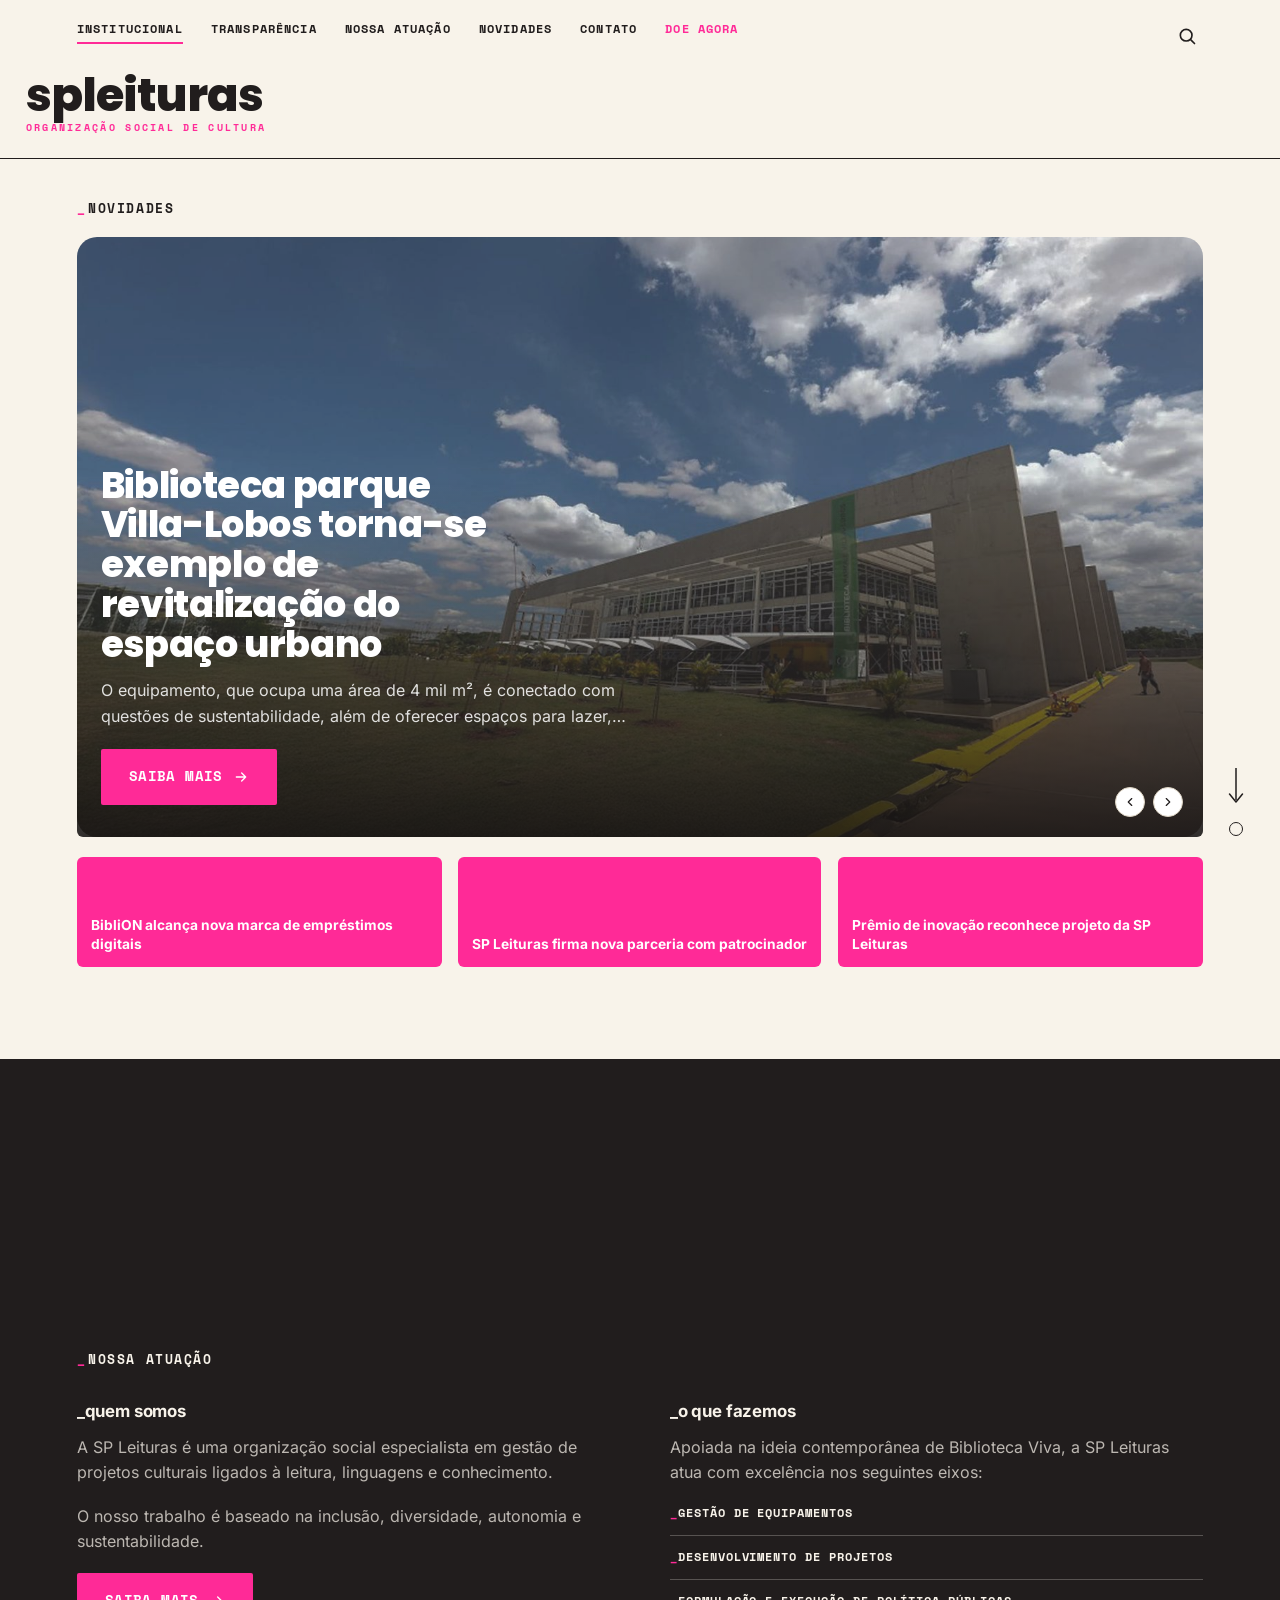
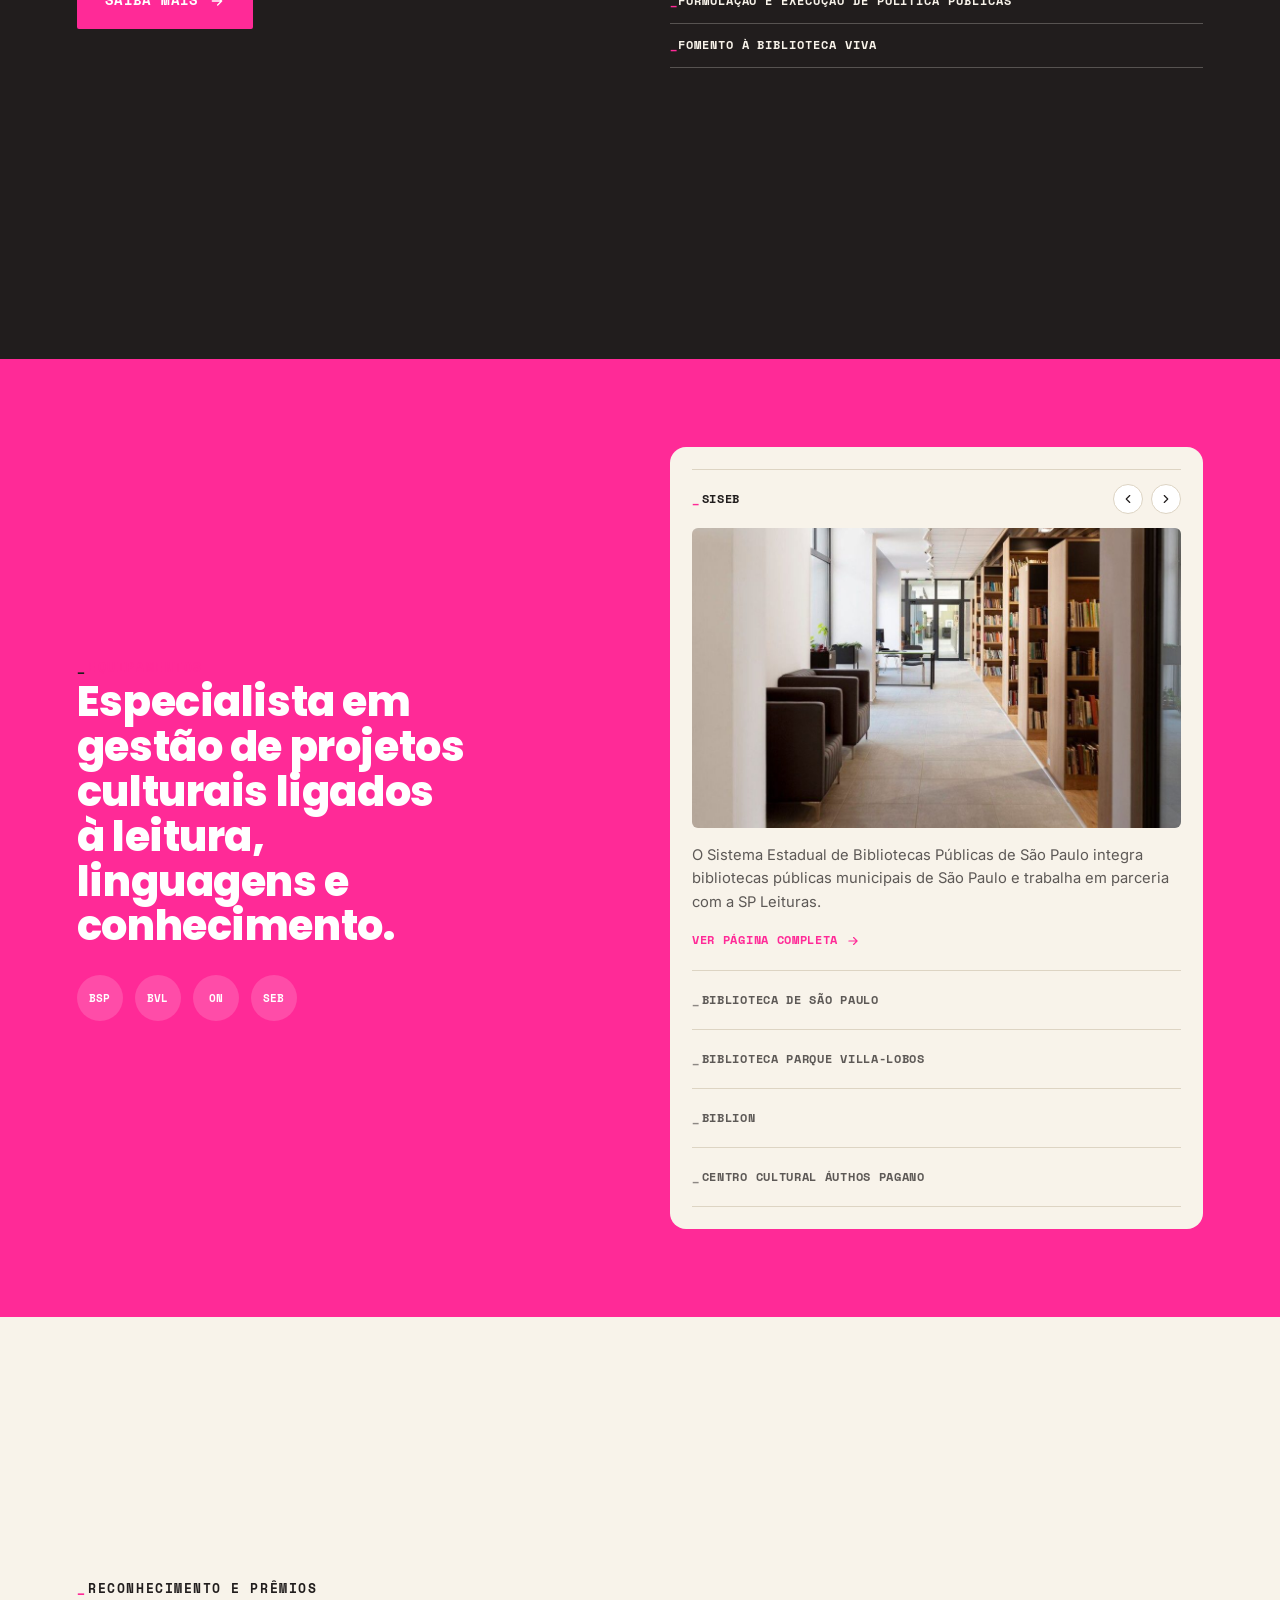
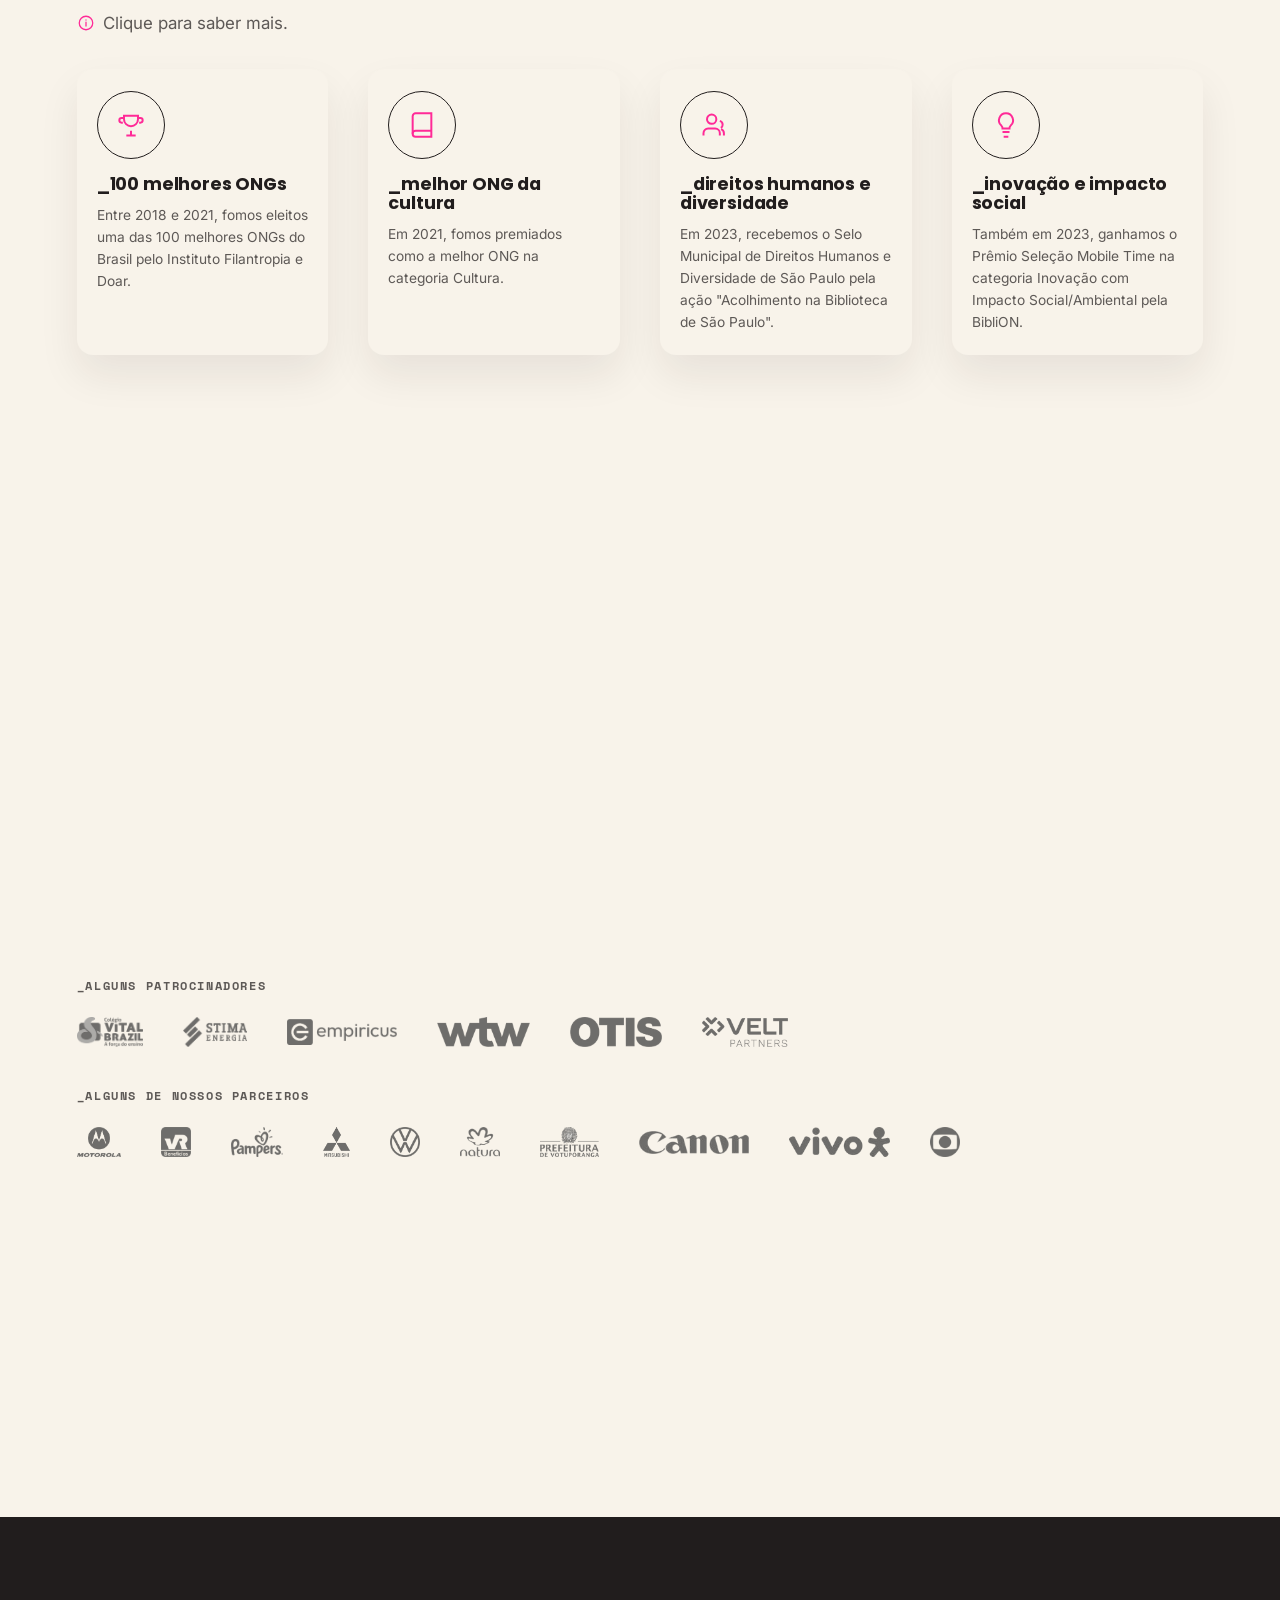
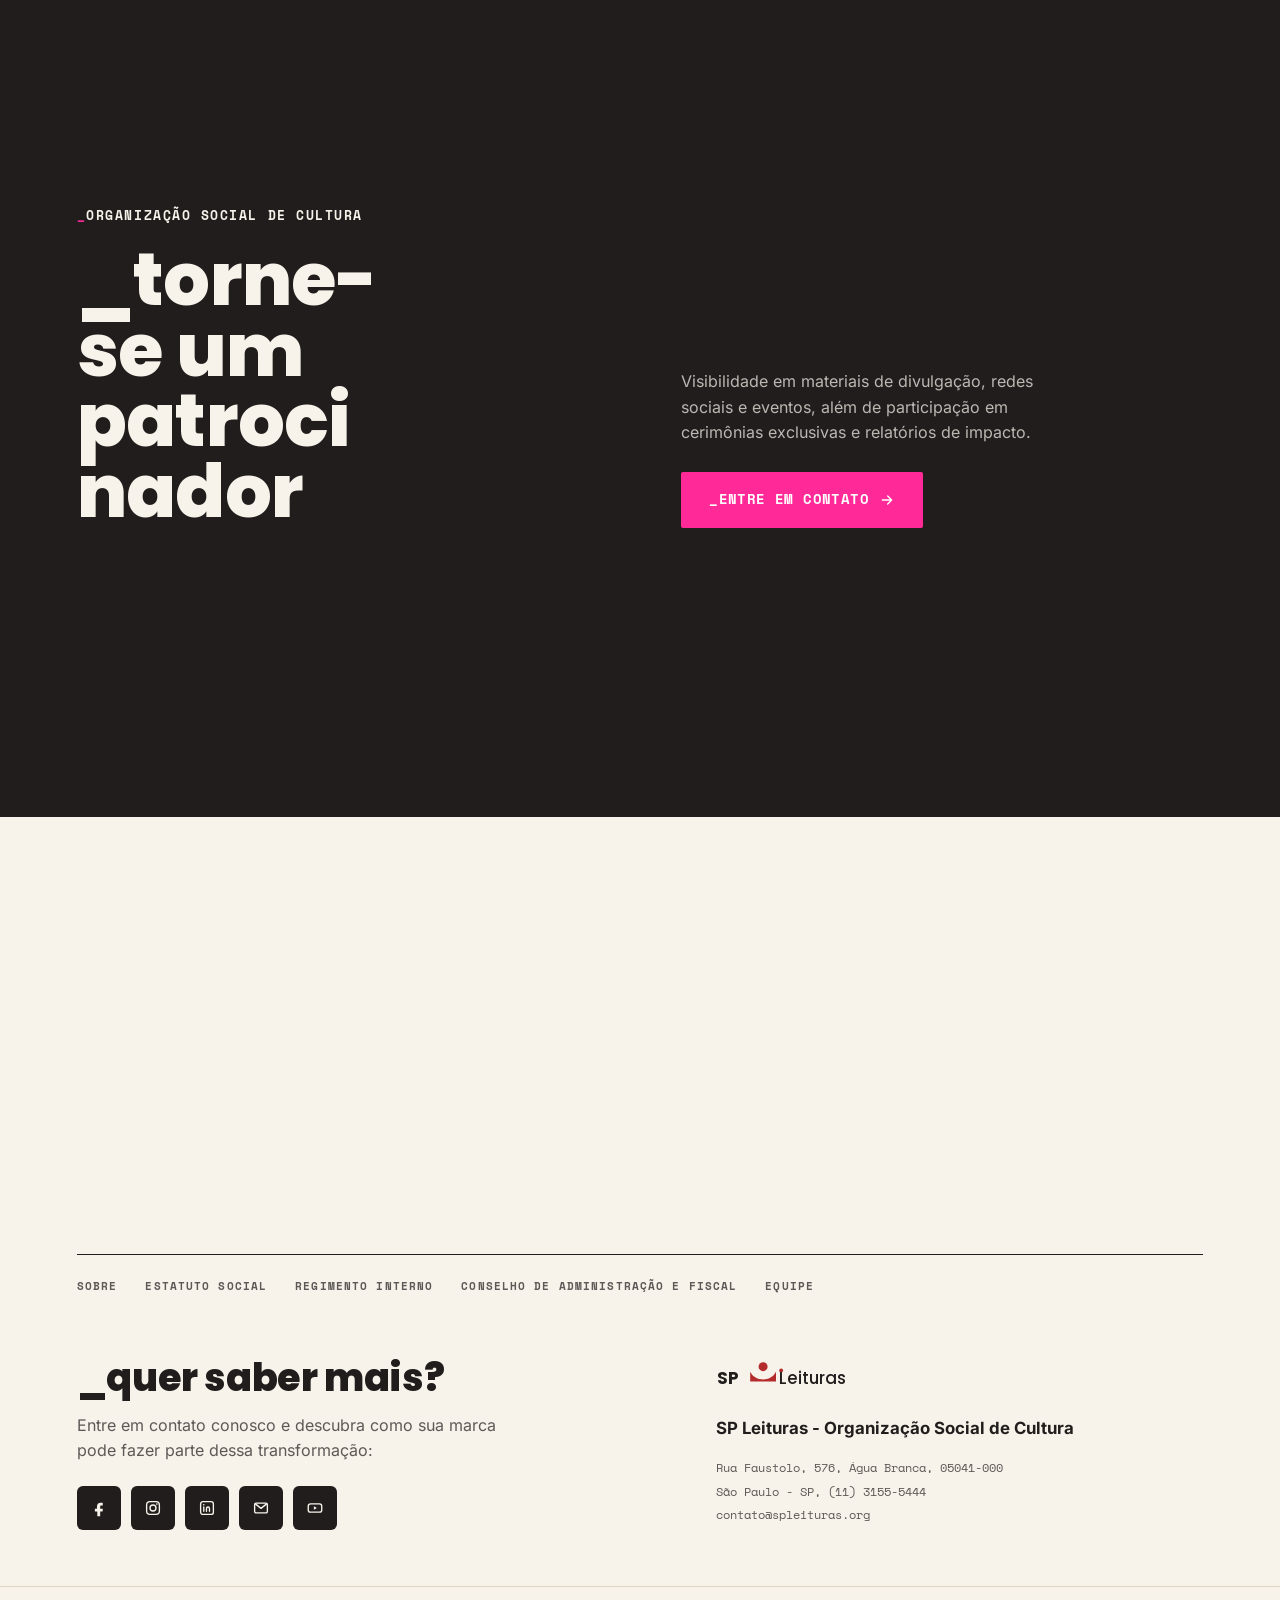
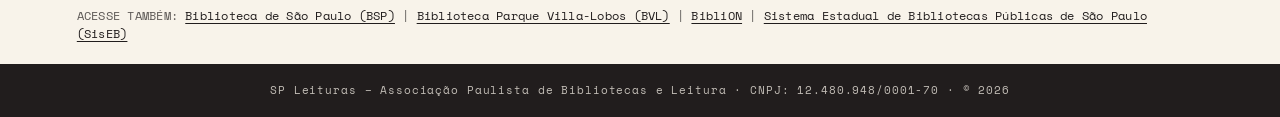
==== commit fe6e3189: "feat(hero): fotos de banco de imagens, prévia redesenhada e ajuste de altura fit-to-screen Substitui" ====
--- a/index.html
+++ b/index.html
@@ -48,12 +48,12 @@
           <p>Texto institucional pendente — substituir pelo conteúdo real desta notícia.</p>
         </div>
         <div class="hero-slide" data-href="#">
-          <img src="assets/images/logo-natura.webp" alt="" />
+          <img src="https://images.pexels.com/photos/1837726/pexels-photo-1837726.jpeg?auto=compress&cs=tinysrgb&w=2400" alt="" />
           <h2>SP Leituras firma nova parceria com patrocinador</h2>
           <p>Texto institucional pendente — substituir pelo conteúdo real desta notícia.</p>
         </div>
         <div class="hero-slide" data-href="#">
-          <img src="assets/images/logo-globo.webp" alt="" />
+          <img src="https://images.pexels.com/photos/35425456/pexels-photo-35425456.jpeg?auto=compress&cs=tinysrgb&w=2400" alt="" />
           <h2>Prêmio de inovação reconhece projeto da SP Leituras</h2>
           <p>Texto institucional pendente — substituir pelo conteúdo real desta notícia.</p>
         </div>
@@ -104,20 +104,20 @@
         <button type="button" class="hero-preview__item" data-preview-index="0">
           <span class="hero-preview__media">
             <img src="" alt="" />
-          </span>
-          <span class="hero-preview__title"></span>
+            <span class="hero-preview__title"></span>
+          </span>
         </button>
         <button type="button" class="hero-preview__item" data-preview-index="0">
           <span class="hero-preview__media">
             <img src="" alt="" />
-          </span>
-          <span class="hero-preview__title"></span>
+            <span class="hero-preview__title"></span>
+          </span>
         </button>
         <button type="button" class="hero-preview__item" data-preview-index="0">
           <span class="hero-preview__media">
             <img src="" alt="" />
-          </span>
-          <span class="hero-preview__title"></span>
+            <span class="hero-preview__title"></span>
+          </span>
         </button>
       </div>
     </section>
@@ -188,7 +188,7 @@
                   </button>
                 </div>
               </div>
-              <div class="equip-accordion-item__body" data-gallery='["assets/images/equipamentos-biblioteca-interior.jpg", "assets/images/hero-biblioteca-villa-lobos.jpg", "assets/images/logo-otis.webp"]'>
+              <div class="equip-accordion-item__body" data-gallery='["assets/images/equipamentos-biblioteca-interior.jpg", "assets/images/hero-biblioteca-villa-lobos.jpg", "https://images.pexels.com/photos/30498607/pexels-photo-30498607.jpeg?auto=compress&cs=tinysrgb&w=2400"]'>
                 <div class="equip-accordion-item__media">
                   <img
                     src="assets/images/equipamentos-biblioteca-interior.jpg"
@@ -224,7 +224,7 @@
                   </button>
                 </div>
               </div>
-              <div class="equip-accordion-item__body" data-gallery='["assets/images/equipamentos-biblioteca-interior.jpg", "assets/images/hero-biblioteca-villa-lobos.jpg", "assets/images/logo-natura.webp"]'>
+              <div class="equip-accordion-item__body" data-gallery='["assets/images/equipamentos-biblioteca-interior.jpg", "assets/images/hero-biblioteca-villa-lobos.jpg", "https://images.pexels.com/photos/28721577/pexels-photo-28721577.jpeg?auto=compress&cs=tinysrgb&w=2400"]'>
                 <div class="equip-accordion-item__media">
                   <img
                     src="assets/images/equipamentos-biblioteca-interior.jpg"
@@ -260,7 +260,7 @@
                   </button>
                 </div>
               </div>
-              <div class="equip-accordion-item__body" data-gallery='["assets/images/hero-biblioteca-villa-lobos.jpg", "assets/images/equipamentos-biblioteca-interior.jpg", "assets/images/logo-vivo.webp"]'>
+              <div class="equip-accordion-item__body" data-gallery='["assets/images/hero-biblioteca-villa-lobos.jpg", "assets/images/equipamentos-biblioteca-interior.jpg", "https://images.pexels.com/photos/27391136/pexels-photo-27391136.jpeg?auto=compress&cs=tinysrgb&w=2400"]'>
                 <div class="equip-accordion-item__media">
                   <img
                     src="assets/images/hero-biblioteca-villa-lobos.jpg"
@@ -296,7 +296,7 @@
                   </button>
                 </div>
               </div>
-              <div class="equip-accordion-item__body" data-gallery='["assets/images/equipamentos-biblioteca-interior.jpg", "assets/images/hero-biblioteca-villa-lobos.jpg", "assets/images/logo-globo.webp"]'>
+              <div class="equip-accordion-item__body" data-gallery='["assets/images/equipamentos-biblioteca-interior.jpg", "assets/images/hero-biblioteca-villa-lobos.jpg", "https://images.pexels.com/photos/14171373/pexels-photo-14171373.jpeg?auto=compress&cs=tinysrgb&w=2400"]'>
                 <div class="equip-accordion-item__media">
                   <img
                     src="assets/images/equipamentos-biblioteca-interior.jpg"
@@ -332,7 +332,7 @@
                   </button>
                 </div>
               </div>
-              <div class="equip-accordion-item__body" data-gallery='["assets/images/equipamentos-biblioteca-interior.jpg", "assets/images/hero-biblioteca-villa-lobos.jpg", "assets/images/logo-canon.webp"]'>
+              <div class="equip-accordion-item__body" data-gallery='["assets/images/equipamentos-biblioteca-interior.jpg", "assets/images/hero-biblioteca-villa-lobos.jpg", "https://images.pexels.com/photos/1046124/pexels-photo-1046124.jpeg?auto=compress&cs=tinysrgb&w=2400"]'>
                 <div class="equip-accordion-item__media">
                   <img
                     src="assets/images/equipamentos-biblioteca-interior.jpg"
@@ -388,9 +388,9 @@
 
           <div class="premio-card__extra">
             <div class="premio-card__extra-images">
-              <img src="assets/images/logo-otis.webp" alt="" loading="lazy" />
-              <img src="assets/images/logo-vivo.webp" alt="" loading="lazy" />
-              <img src="assets/images/logo-canon.webp" alt="" loading="lazy" />
+              <img src="https://images.pexels.com/photos/30827138/pexels-photo-30827138.jpeg?auto=compress&cs=tinysrgb&w=2400" alt="" loading="lazy" />
+              <img src="https://images.pexels.com/photos/18903434/pexels-photo-18903434.jpeg?auto=compress&cs=tinysrgb&w=2400" alt="" loading="lazy" />
+              <img src="https://images.pexels.com/photos/34219241/pexels-photo-34219241.jpeg?auto=compress&cs=tinysrgb&w=2400" alt="" loading="lazy" />
             </div>
             <p class="premio-card__extra-text">
               <!-- TODO: substituir por texto real sobre este reconhecimento -->
@@ -416,9 +416,9 @@
 
           <div class="premio-card__extra">
             <div class="premio-card__extra-images">
-              <img src="assets/images/logo-natura.webp" alt="" loading="lazy" />
-              <img src="assets/images/logo-mitsubishi.webp" alt="" loading="lazy" />
-              <img src="assets/images/logo-motorola.webp" alt="" loading="lazy" />
+              <img src="https://images.pexels.com/photos/877971/pexels-photo-877971.jpeg?auto=compress&cs=tinysrgb&w=2400" alt="" loading="lazy" />
+              <img src="https://images.pexels.com/photos/13399469/pexels-photo-13399469.jpeg?auto=compress&cs=tinysrgb&w=2400" alt="" loading="lazy" />
+              <img src="https://images.pexels.com/photos/7244576/pexels-photo-7244576.jpeg?auto=compress&cs=tinysrgb&w=2400" alt="" loading="lazy" />
             </div>
             <p class="premio-card__extra-text">
               <!-- TODO: substituir por texto real sobre este reconhecimento -->
@@ -427,7 +427,7 @@
           </div>
         </div>
 
-        <div class="premio-card" data-bg-image="assets/images/logo-natura.webp" role="button" tabindex="0" aria-pressed="false">
+        <div class="premio-card" data-bg-image="https://images.pexels.com/photos/19100919/pexels-photo-19100919.jpeg?auto=compress&cs=tinysrgb&w=2400" role="button" tabindex="0" aria-pressed="false">
           <span class="premio-card__close" aria-hidden="true">
             <svg width="16" height="16" viewBox="0 0 24 24" fill="none"><line x1="5" y1="5" x2="19" y2="19" stroke="currentColor" stroke-width="2" stroke-linecap="round"/><line x1="19" y1="5" x2="5" y2="19" stroke="currentColor" stroke-width="2" stroke-linecap="round"/></svg>
           </span>
@@ -444,9 +444,9 @@
 
           <div class="premio-card__extra">
             <div class="premio-card__extra-images">
-              <img src="assets/images/logo-vr-beneficios.webp" alt="" loading="lazy" />
-              <img src="assets/images/logo-pampers.webp" alt="" loading="lazy" />
-              <img src="assets/images/logo-volkswagen.webp" alt="" loading="lazy" />
+              <img src="https://images.pexels.com/photos/33892136/pexels-photo-33892136.jpeg?auto=compress&cs=tinysrgb&w=2400" alt="" loading="lazy" />
+              <img src="https://images.pexels.com/photos/1837726/pexels-photo-1837726.jpeg?auto=compress&cs=tinysrgb&w=2400" alt="" loading="lazy" />
+              <img src="https://images.pexels.com/photos/30498607/pexels-photo-30498607.jpeg?auto=compress&cs=tinysrgb&w=2400" alt="" loading="lazy" />
             </div>
             <p class="premio-card__extra-text">
               <!-- TODO: substituir por texto real sobre este reconhecimento -->
@@ -455,7 +455,7 @@
           </div>
         </div>
 
-        <div class="premio-card" data-bg-image="assets/images/logo-globo.webp" role="button" tabindex="0" aria-pressed="false">
+        <div class="premio-card" data-bg-image="https://images.pexels.com/photos/20898112/pexels-photo-20898112.png?auto=compress&cs=tinysrgb&w=2400" role="button" tabindex="0" aria-pressed="false">
           <span class="premio-card__close" aria-hidden="true">
             <svg width="16" height="16" viewBox="0 0 24 24" fill="none"><line x1="5" y1="5" x2="19" y2="19" stroke="currentColor" stroke-width="2" stroke-linecap="round"/><line x1="19" y1="5" x2="5" y2="19" stroke="currentColor" stroke-width="2" stroke-linecap="round"/></svg>
           </span>
@@ -472,9 +472,9 @@
 
           <div class="premio-card__extra">
             <div class="premio-card__extra-images">
-              <img src="assets/images/logo-prefeitura-votuporanga.webp" alt="" loading="lazy" />
-              <img src="assets/images/logo-empiricus.webp" alt="" loading="lazy" />
-              <img src="assets/images/logo-wtw.webp" alt="" loading="lazy" />
+              <img src="https://images.pexels.com/photos/20898105/pexels-photo-20898105.png?auto=compress&cs=tinysrgb&w=2400" alt="" loading="lazy" />
+              <img src="https://images.pexels.com/photos/1046125/pexels-photo-1046125.jpeg?auto=compress&cs=tinysrgb&w=2400" alt="" loading="lazy" />
+              <img src="https://images.pexels.com/photos/28721577/pexels-photo-28721577.jpeg?auto=compress&cs=tinysrgb&w=2400" alt="" loading="lazy" />
             </div>
             <p class="premio-card__extra-text">
               <!-- TODO: substituir por texto real sobre este reconhecimento -->
--- a/css/style.css
+++ b/css/style.css
@@ -1047,7 +1047,7 @@
 
 .hero__nav {
   position: absolute;
-  left: 20px;
+  right: 20px;
   bottom: 20px;
   z-index: 5;
   display: flex;
@@ -1068,7 +1068,7 @@
 
 .hero__card {
   position: relative;
-  border-radius: var(--radius-lg);
+  border-radius: 20px;
   overflow: hidden;
   background: var(--color-ink);
   color: #fff;
@@ -1079,6 +1079,7 @@
   height: min(60vw, 600px);
   object-fit: cover;
   opacity: 0.82;
+  border-radius: 20px;
   transition: opacity 0.25s ease;
 }
 
@@ -1107,6 +1108,7 @@
      do próprio conteúdo, do mesmo jeito que o texto acima dele. */
   align-items: flex-start;
   padding: 28px 24px 32px;
+  border-radius: 6px;
   background: linear-gradient(
     180deg,
     rgba(20, 17, 17, 0) 40%,
@@ -1167,40 +1169,42 @@
   cursor: pointer;
 }
 
+/* Preenchimento sólido rosa no lugar da foto — a <img> continua no
+   HTML (o JS ainda define a src, útil se um dia isso mudar de novo),
+   só fica escondida visualmente. */
 .hero-preview__media {
-  display: block;
+  position: relative;
+  display: flex;
+  align-items: flex-end;
   border-radius: var(--radius-sm);
   overflow: hidden;
-  margin-bottom: 10px;
-  background: var(--color-ink);
+  min-height: 110px;
+  padding: 14px;
+  background: var(--color-pink);
+  transition: background-color 0.2s ease;
 }
 
 .hero-preview__media img {
-  width: 100%;
-  height: 84px;
-  object-fit: cover;
-  opacity: 0.8;
-  transition: opacity 0.2s ease, transform 0.2s ease;
-}
-
-.hero-preview__item:hover .hero-preview__media img {
-  opacity: 1;
-  transform: scale(1.04);
+  display: none;
+}
+
+.hero-preview__item:hover .hero-preview__media {
+  background: var(--color-pink-dark);
 }
 
 .hero-preview__item:focus-visible .hero-preview__media {
-  outline: 3px solid var(--color-pink);
+  outline: 3px solid var(--color-ink);
   outline-offset: 2px;
 }
 
 .hero-preview__title {
   font-family: var(--font-body);
-  font-weight: 600;
-  font-size: 0.82rem;
+  font-weight: 700;
+  font-size: 0.86rem;
   line-height: 1.35;
-  color: var(--color-ink-70);
+  color: #fff;
   display: -webkit-box;
-  -webkit-line-clamp: 2;
+  -webkit-line-clamp: 3;
   -webkit-box-orient: vertical;
   overflow: hidden;
 }
@@ -1365,6 +1369,7 @@
   display: inline-flex;
   align-items: baseline;
   gap: 2px;
+  text-align: left;
   font-family: var(--font-mono);
   font-size: 0.72rem;
   font-weight: 700;
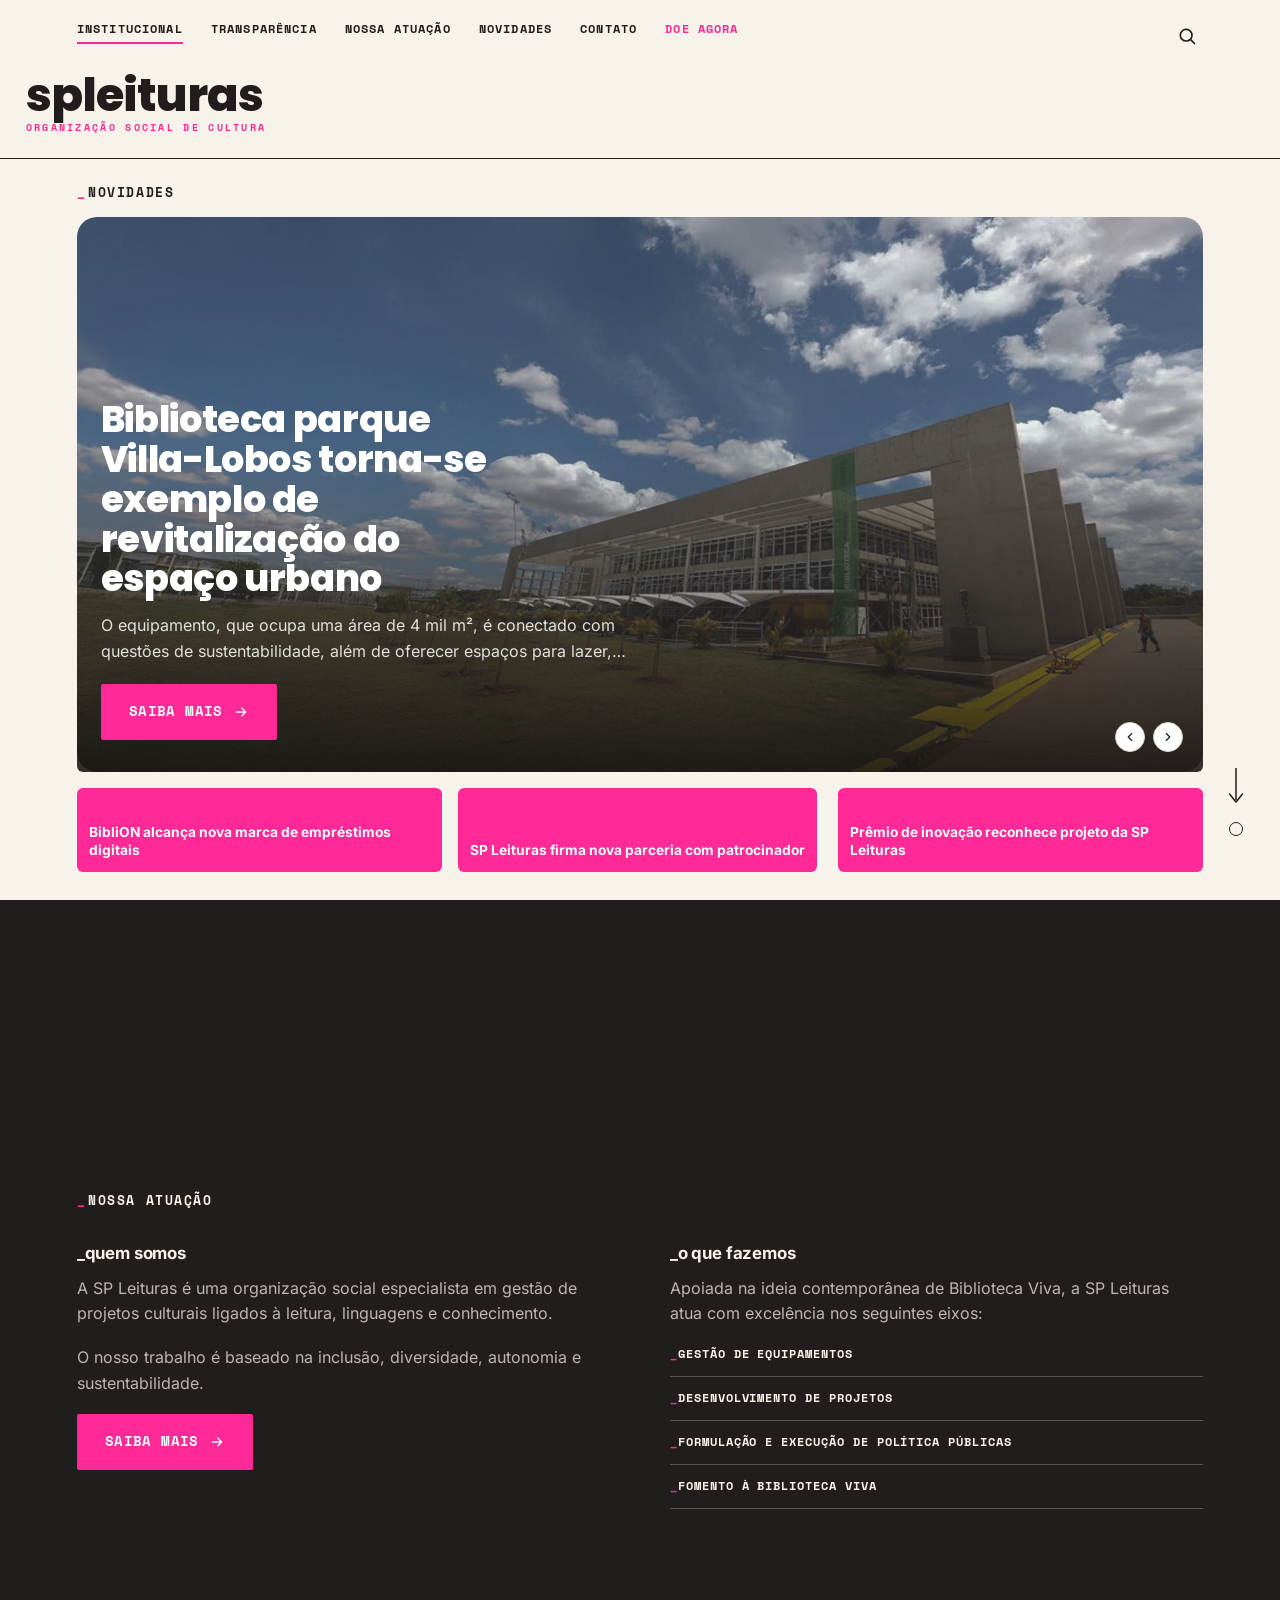
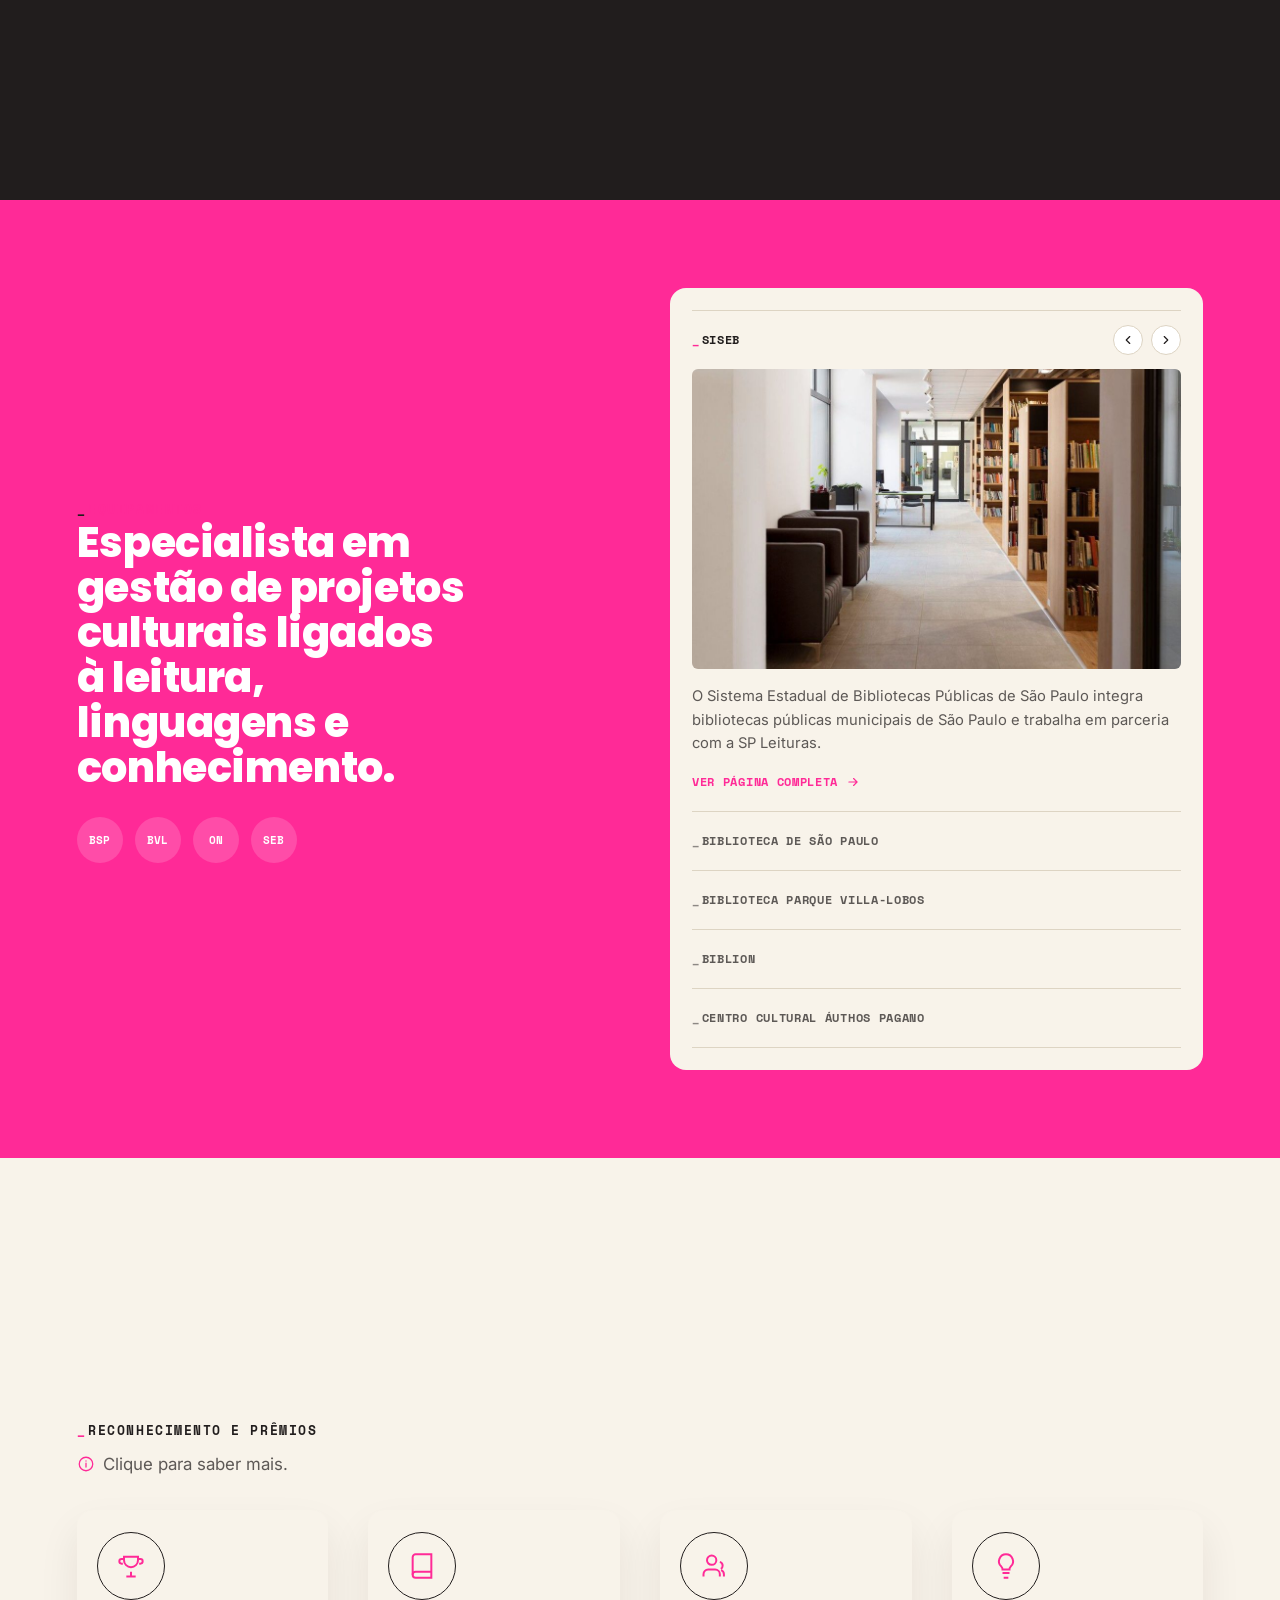
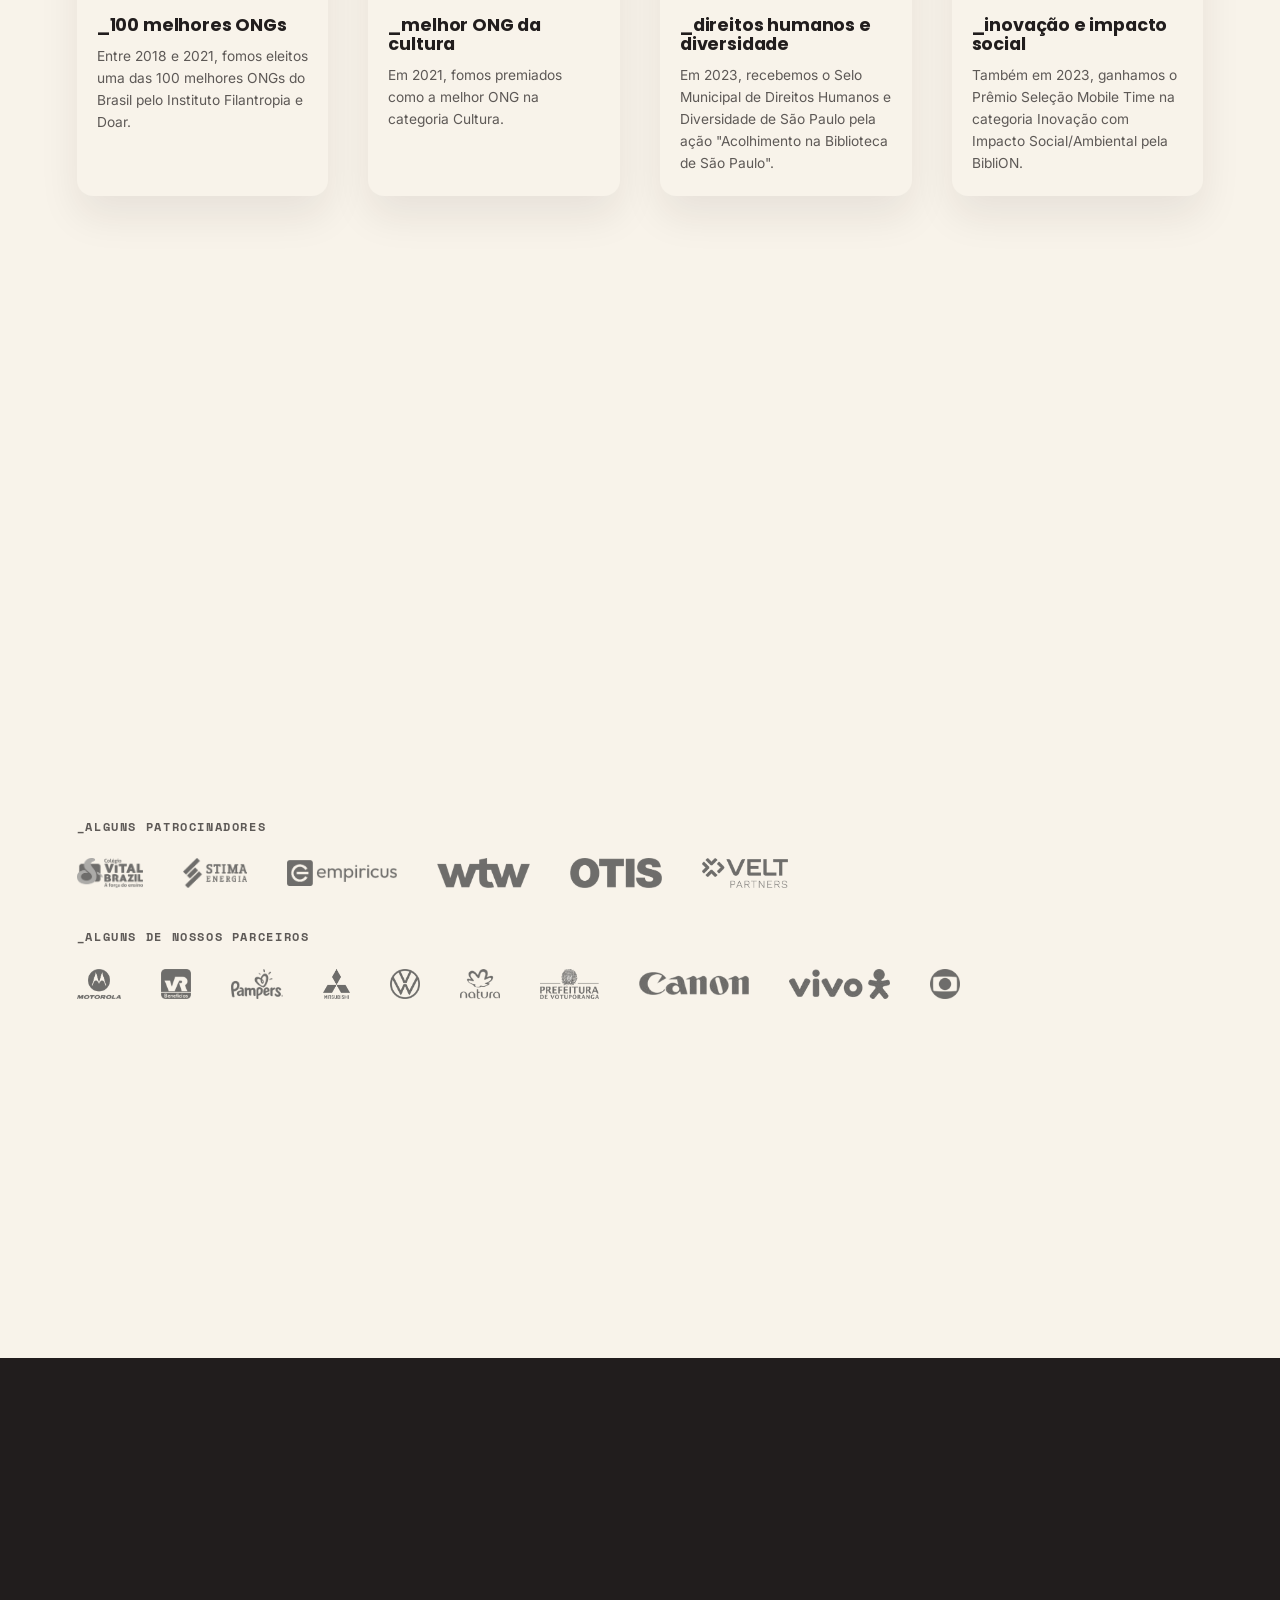
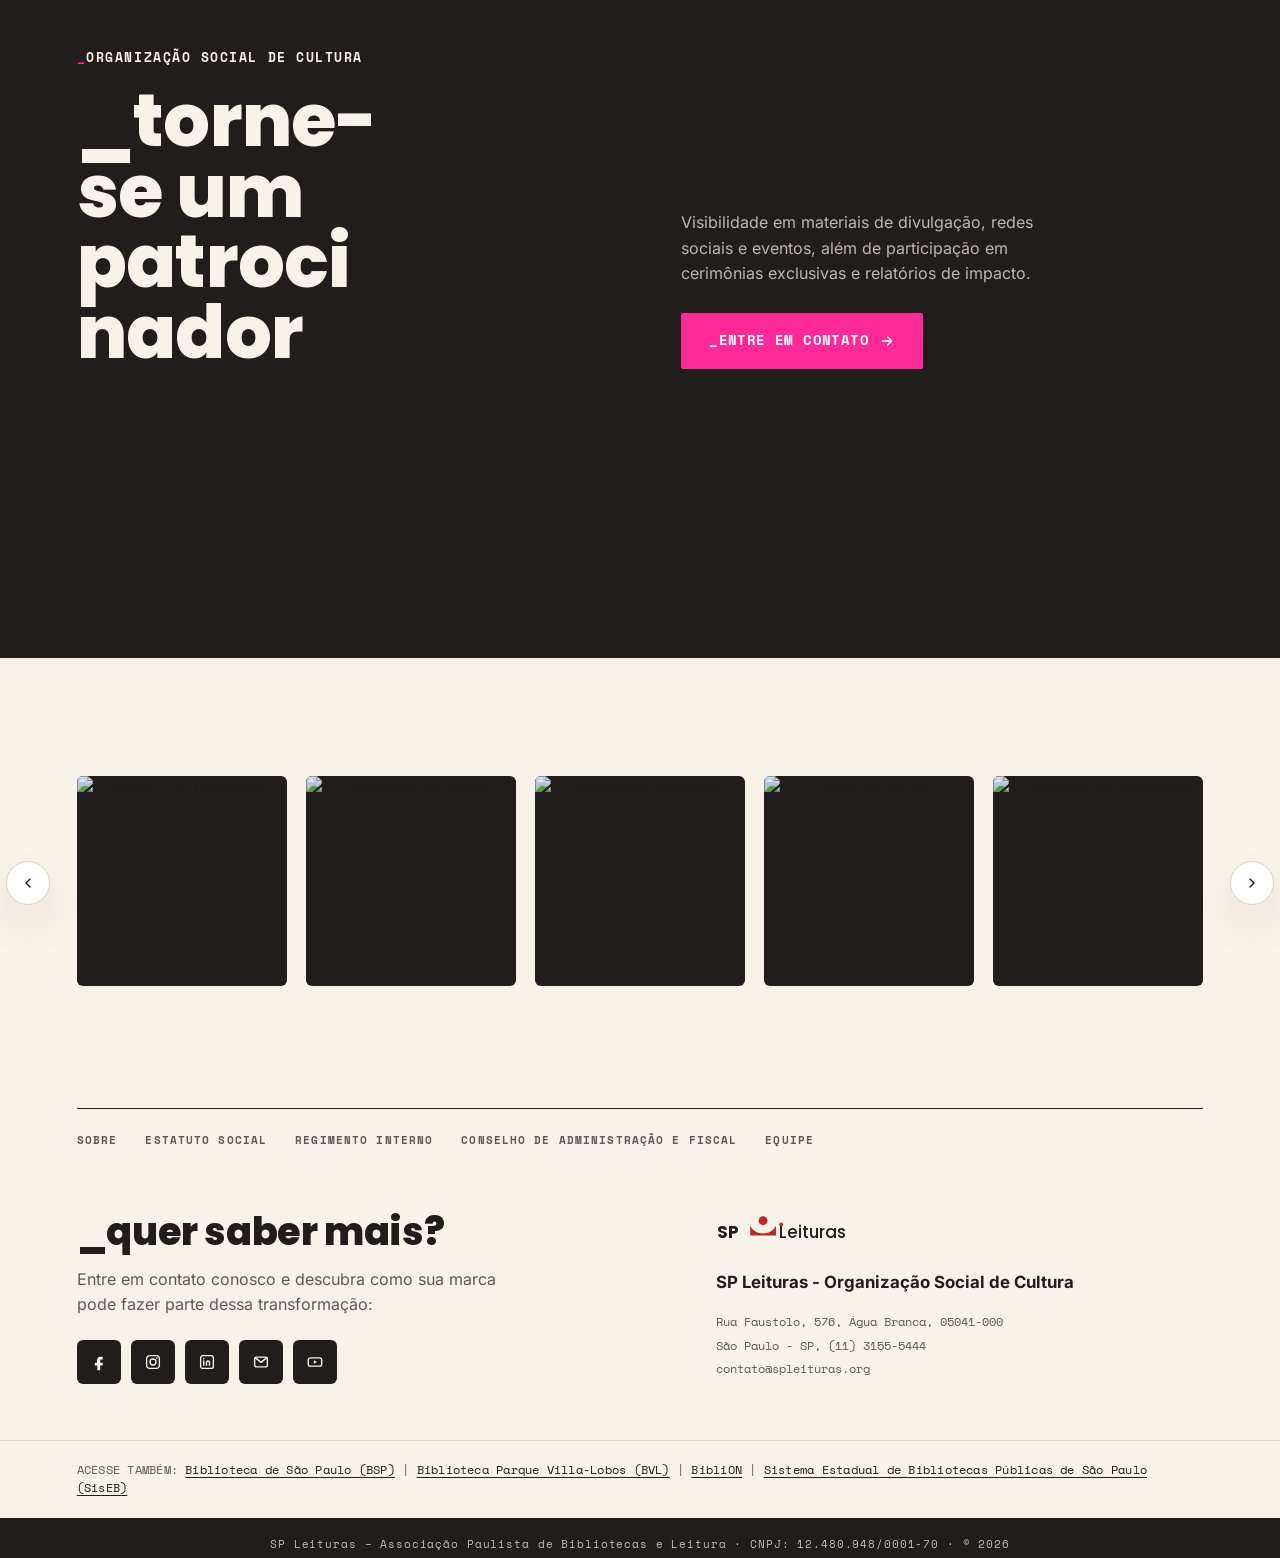
==== commit e944b3af: "correção de full-bleed em 2 seções + galeria do rodapé vira carrossel fix(nossa-atuacao, premios, fo" ====
--- a/index.html
+++ b/index.html
@@ -123,37 +123,39 @@
     </section>
 
     <!-- ===================== NOSSA ATUAÇÃO ===================== -->
-    <section class="section container snap-section" id="nossa-atuacao" data-nav-contrast="true">
-      <div class="section-title-row">
-        <span class="eyebrow">nossa atuação</span>
-      </div>
-      <div class="atuacao-grid">
-        <div>
-          <h3>_quem somos</h3>
-          <p>
-            A SP Leituras é uma organização social especialista em gestão de projetos culturais
-            ligados à leitura, linguagens e conhecimento.
-          </p>
-          <p>
-            O nosso trabalho é baseado na inclusão, diversidade, autonomia e sustentabilidade.
-          </p>
-          <a href="transparencia.html" class="btn btn--pink">
-            saiba mais
-            <svg class="btn__arrow" width="16" height="16" viewBox="0 0 24 24" fill="none" aria-hidden="true"><path d="M5 12h14M13 6l6 6-6 6" stroke="currentColor" stroke-width="2" stroke-linecap="round" stroke-linejoin="round"/></svg>
-          </a>
-        </div>
-        <div>
-          <h3>_o que fazemos</h3>
-          <p>
-            Apoiada na ideia contemporânea de Biblioteca Viva, a SP Leituras atua com excelência
-            nos seguintes eixos:
-          </p>
-          <ul class="atuacao-list">
-            <li>gestão de equipamentos</li>
-            <li>desenvolvimento de projetos</li>
-            <li>formulação e execução de política públicas</li>
-            <li>fomento à biblioteca viva</li>
-          </ul>
+    <section class="section snap-section" id="nossa-atuacao" data-nav-contrast="true">
+      <div class="container">
+        <div class="section-title-row">
+          <span class="eyebrow">nossa atuação</span>
+        </div>
+        <div class="atuacao-grid">
+          <div>
+            <h3>_quem somos</h3>
+            <p>
+              A SP Leituras é uma organização social especialista em gestão de projetos culturais
+              ligados à leitura, linguagens e conhecimento.
+            </p>
+            <p>
+              O nosso trabalho é baseado na inclusão, diversidade, autonomia e sustentabilidade.
+            </p>
+            <a href="transparencia.html" class="btn btn--pink">
+              saiba mais
+              <svg class="btn__arrow" width="16" height="16" viewBox="0 0 24 24" fill="none" aria-hidden="true"><path d="M5 12h14M13 6l6 6-6 6" stroke="currentColor" stroke-width="2" stroke-linecap="round" stroke-linejoin="round"/></svg>
+            </a>
+          </div>
+          <div>
+            <h3>_o que fazemos</h3>
+            <p>
+              Apoiada na ideia contemporânea de Biblioteca Viva, a SP Leituras atua com excelência
+              nos seguintes eixos:
+            </p>
+            <ul class="atuacao-list">
+              <li>gestão de equipamentos</li>
+              <li>desenvolvimento de projetos</li>
+              <li>formulação e execução de política públicas</li>
+              <li>fomento à biblioteca viva</li>
+            </ul>
+          </div>
         </div>
       </div>
     </section>
@@ -174,9 +176,9 @@
 
         <div class="equip-card">
           <ul class="equip-accordion" data-equip-accordion>
-            <li class="equip-accordion-item is-open">
+            <li class="equip-accordion-item">
               <div class="equip-accordion-item__head">
-                <button type="button" class="equip-accordion-item__trigger eyebrow" aria-expanded="true">
+                <button type="button" class="equip-accordion-item__trigger" aria-expanded="false">
                   siseb
                 </button>
                 <div class="equip-accordion-item__nav">
@@ -359,10 +361,11 @@
     </section>
 
     <!-- ===================== RECONHECIMENTO E PRÊMIOS ===================== -->
-    <section class="section container snap-section premios-section">
+    <section class="section snap-section premios-section">
       <div class="premios-bg" aria-hidden="true">
         <img class="premios-bg__img" alt="" data-premios-bg-image />
       </div>
+      <div class="container">
       <div class="section-title-row">
         <span class="eyebrow">reconhecimento e prêmios</span>
         <p class="section-lede">
@@ -482,6 +485,7 @@
             </p>
           </div>
         </div>
+      </div>
       </div>
     </section>
 
--- a/css/style.css
+++ b/css/style.css
@@ -308,9 +308,14 @@
 }
 
 /* O rodapé não deve ser centralizado verticalmente — mantém o conteúdo
-   colado na base da tela, como um rodapé de página normal. */
+   colado na base da tela, como um rodapé de página normal.
+   height (não min-height): trava em 100vh de verdade, só neste
+   elemento — a regra global .snap-section (min-height:100vh) continua
+   intacta pras outras seções, essa sobrescrita é específica daqui. */
 site-footer.snap-section {
   justify-content: flex-end;
+  height: 100vh;
+  min-height: 0;
 }
 
 .divider {
@@ -860,6 +865,151 @@
 .site-footer {
   background: var(--color-bg);
   color: var(--color-ink);
+  display: flex;
+  flex-direction: column;
+  height: 100%;
+  overflow: hidden;
+}
+
+/* Os dois blocos somam exatamente 100% (=100vh) do .site-footer —
+   como cada um já tem height explícita (não flex:auto/conteúdo),
+   não existe cálculo circular nem disputa de flex-grow/shrink. */
+.site-footer__info {
+  height: 50vh;
+  overflow: auto;
+  display: grid;
+}
+
+/* ---- Galeria de fotos (preenche o espaço vazio no topo do rodapé) ---- */
+.site-footer__gallery {
+  position: relative;
+  height: 50vh;
+  padding-block: 32px 36px;
+  overflow: hidden;
+  /* Centraliza a linha única de fotos verticalmente dentro dos 50vh —
+     como agora é só 1 linha (não mais um grid de várias), sobra
+     espaço vertical de propósito. */
+  display: flex;
+  align-items: center;
+}
+
+.site-footer__gallery-row {
+  display: flex;
+  width: 100%;
+  gap: 1.5vw;
+}
+
+.site-footer__gallery-item {
+  display: block;
+  /* Sempre exatamente 5 por linha, largura fixa — não é responsivo
+     por breakpoint, é a "janela" do carrossel (ver JS: as setas
+     deslizam o conteúdo dentro dela, com loop). */
+  flex: 0 0 calc((100% - 4 * 1.5vw) / 5);
+  padding: 0;
+  border: none;
+  border-radius: var(--radius-sm);
+  overflow: hidden;
+  cursor: pointer;
+  background: var(--color-ink);
+}
+
+.site-footer__gallery-item img {
+  width: 100%;
+  aspect-ratio: 1 / 1;
+  object-fit: cover;
+  display: block;
+  opacity: 0.9;
+  transition: opacity 0.2s ease, transform 0.3s ease;
+}
+
+.site-footer__gallery-item:hover img {
+  opacity: 1;
+  transform: scale(1.05);
+}
+
+.site-footer__gallery-item:focus-visible {
+  outline: 3px solid var(--color-pink);
+  outline-offset: 2px;
+}
+
+/* ---- Setas de navegação do carrossel ---- */
+.site-footer__gallery-nav-btn {
+  position: absolute;
+  top: 50%;
+  transform: translateY(-50%);
+  z-index: 5;
+  width: 44px;
+  height: 44px;
+  display: inline-flex;
+  align-items: center;
+  justify-content: center;
+  border-radius: 50%;
+  border: 1px solid var(--color-line);
+  background: #fff;
+  color: var(--color-ink);
+  cursor: pointer;
+  box-shadow: var(--shadow-card);
+}
+
+.site-footer__gallery-nav-btn:hover {
+  background: var(--color-pink);
+  border-color: var(--color-pink);
+  color: #fff;
+}
+
+.site-footer__gallery-nav-btn--prev {
+  left: 6px;
+}
+
+.site-footer__gallery-nav-btn--next {
+  right: 6px;
+}
+
+/* ---- Lightbox: modal de visualização das fotos da galeria ---- */
+.site-footer__lightbox-overlay {
+  position: fixed;
+  inset: 0;
+  z-index: 290;
+  background: rgba(20, 17, 17, 0.88);
+}
+
+.site-footer__lightbox-dialog {
+  position: fixed;
+  inset: 0;
+  z-index: 300;
+  display: flex;
+  align-items: center;
+  justify-content: center;
+  padding: 32px;
+}
+
+.site-footer__lightbox-img {
+  max-width: 100%;
+  max-height: 100%;
+  border-radius: var(--radius-sm);
+  object-fit: contain;
+  box-shadow: 0 20px 60px rgba(0, 0, 0, 0.4);
+}
+
+.site-footer__lightbox-close {
+  position: fixed;
+  top: 20px;
+  right: 20px;
+  z-index: 310;
+  width: 44px;
+  height: 44px;
+  display: inline-flex;
+  align-items: center;
+  justify-content: center;
+  border-radius: 50%;
+  border: none;
+  background: var(--color-bg);
+  color: var(--color-ink);
+  cursor: pointer;
+}
+
+.site-footer__lightbox-close:hover {
+  background: #fff;
 }
 
 .site-footer__links {
@@ -1182,6 +1332,52 @@
   padding: 14px;
   background: var(--color-pink);
   transition: background-color 0.2s ease;
+}
+
+/* ---- Desktop: hero sempre cabe numa tela só ----
+   Precisa vir DEPOIS das regras base acima (.hero__stage, .hero__card,
+   .hero__card img, .hero-preview, .hero-preview__media) — mesma
+   especificidade em cada uma, então quem vem por último no arquivo
+   vale. Em vez de alturas fixas que podem não caber, a seção usa a
+   altura exata que sobra depois do header (--header-h, medido
+   dinamicamente em site-header.js — funciona tanto com o header cheio
+   quanto compacto) e a IMAGEM é quem encolhe/cresce pra preencher o
+   espaço restante, depois de eyebrow-row, paddings e prévia já
+   terem reservado o próprio espaço fixo. */
+@media (min-width: 720px) {
+  .hero {
+    height: calc(100vh - var(--header-h));
+    min-height: 0;
+    padding-block: 24px 28px;
+  }
+
+  .hero__eyebrow-row {
+    margin-bottom: 14px;
+    flex-shrink: 0;
+  }
+
+  .hero__stage {
+    flex: 1 1 auto;
+    min-height: 0;
+  }
+
+  .hero__card {
+    height: 100%;
+  }
+
+  .hero__card img {
+    height: 100%;
+  }
+
+  .hero-preview {
+    flex-shrink: 0;
+    margin-top: 16px;
+  }
+
+  .hero-preview__media {
+    min-height: 84px;
+    padding: 12px;
+  }
 }
 
 .hero-preview__media img {
